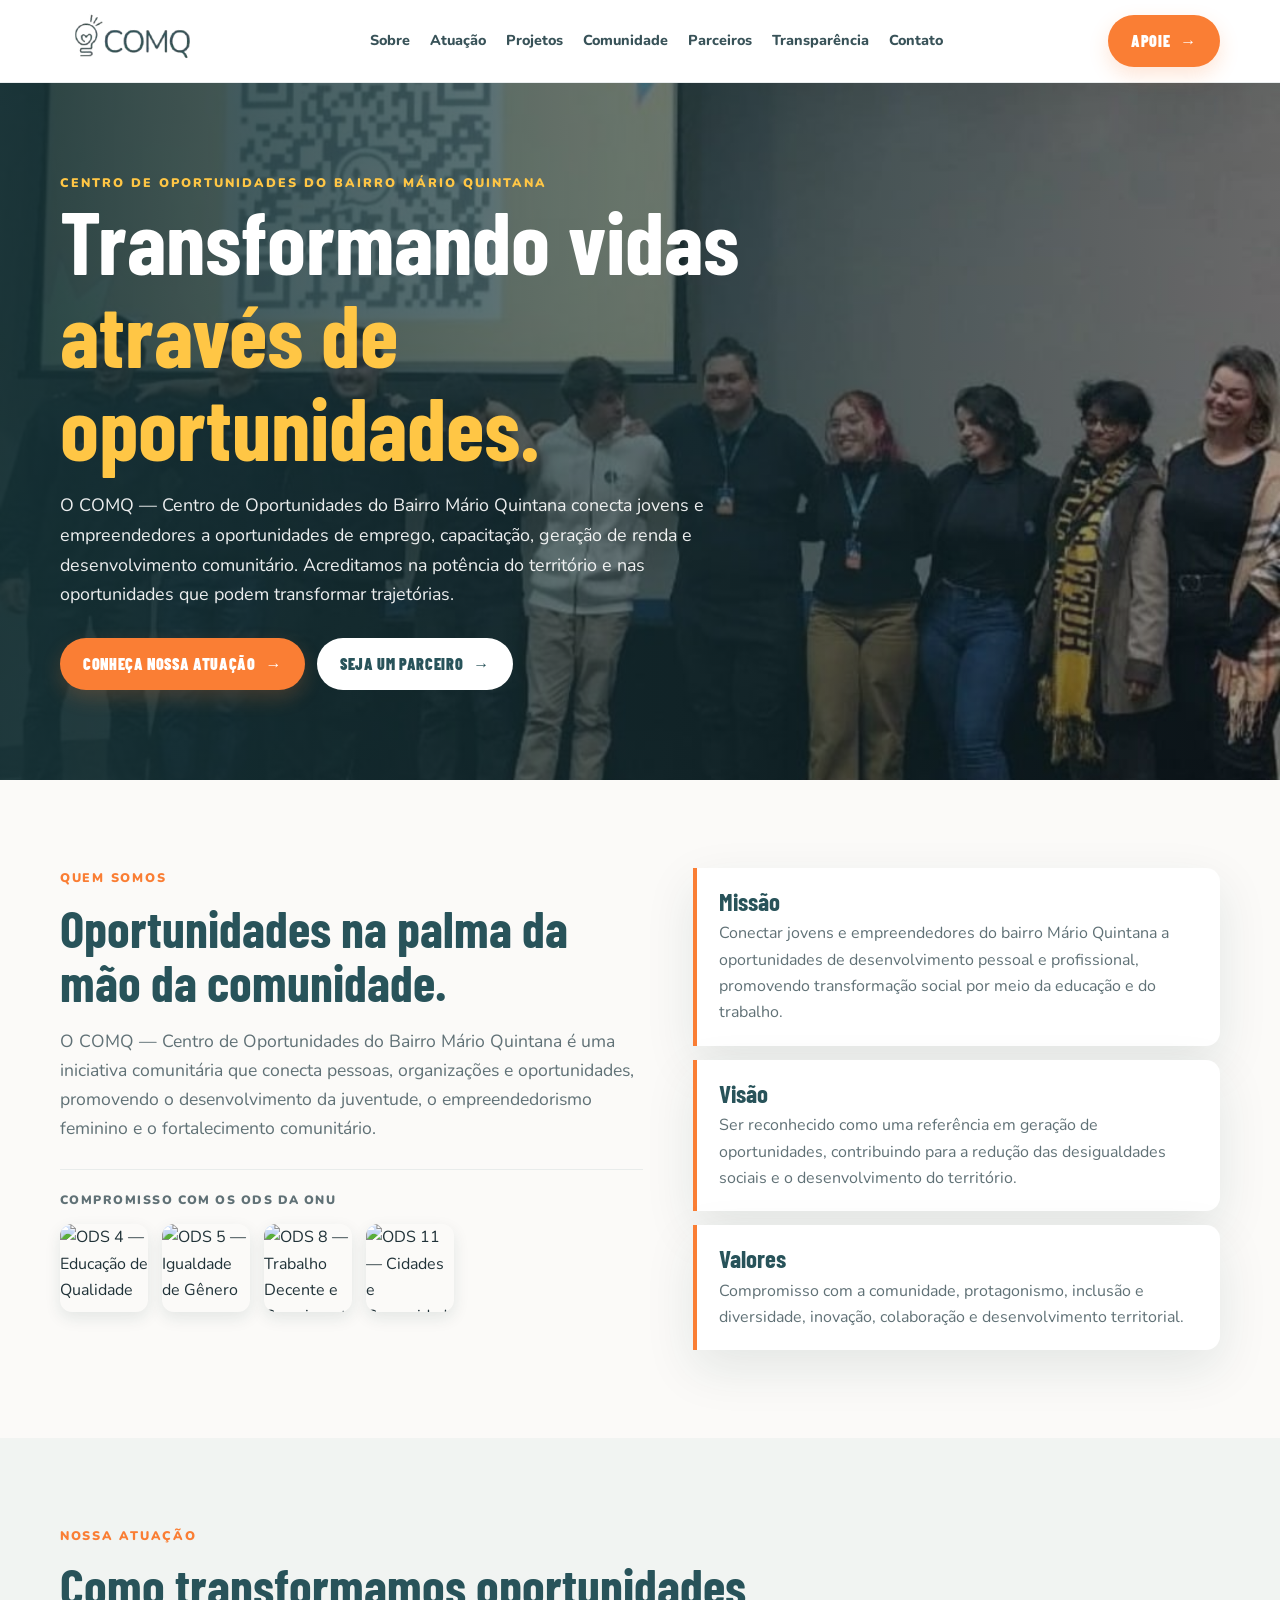
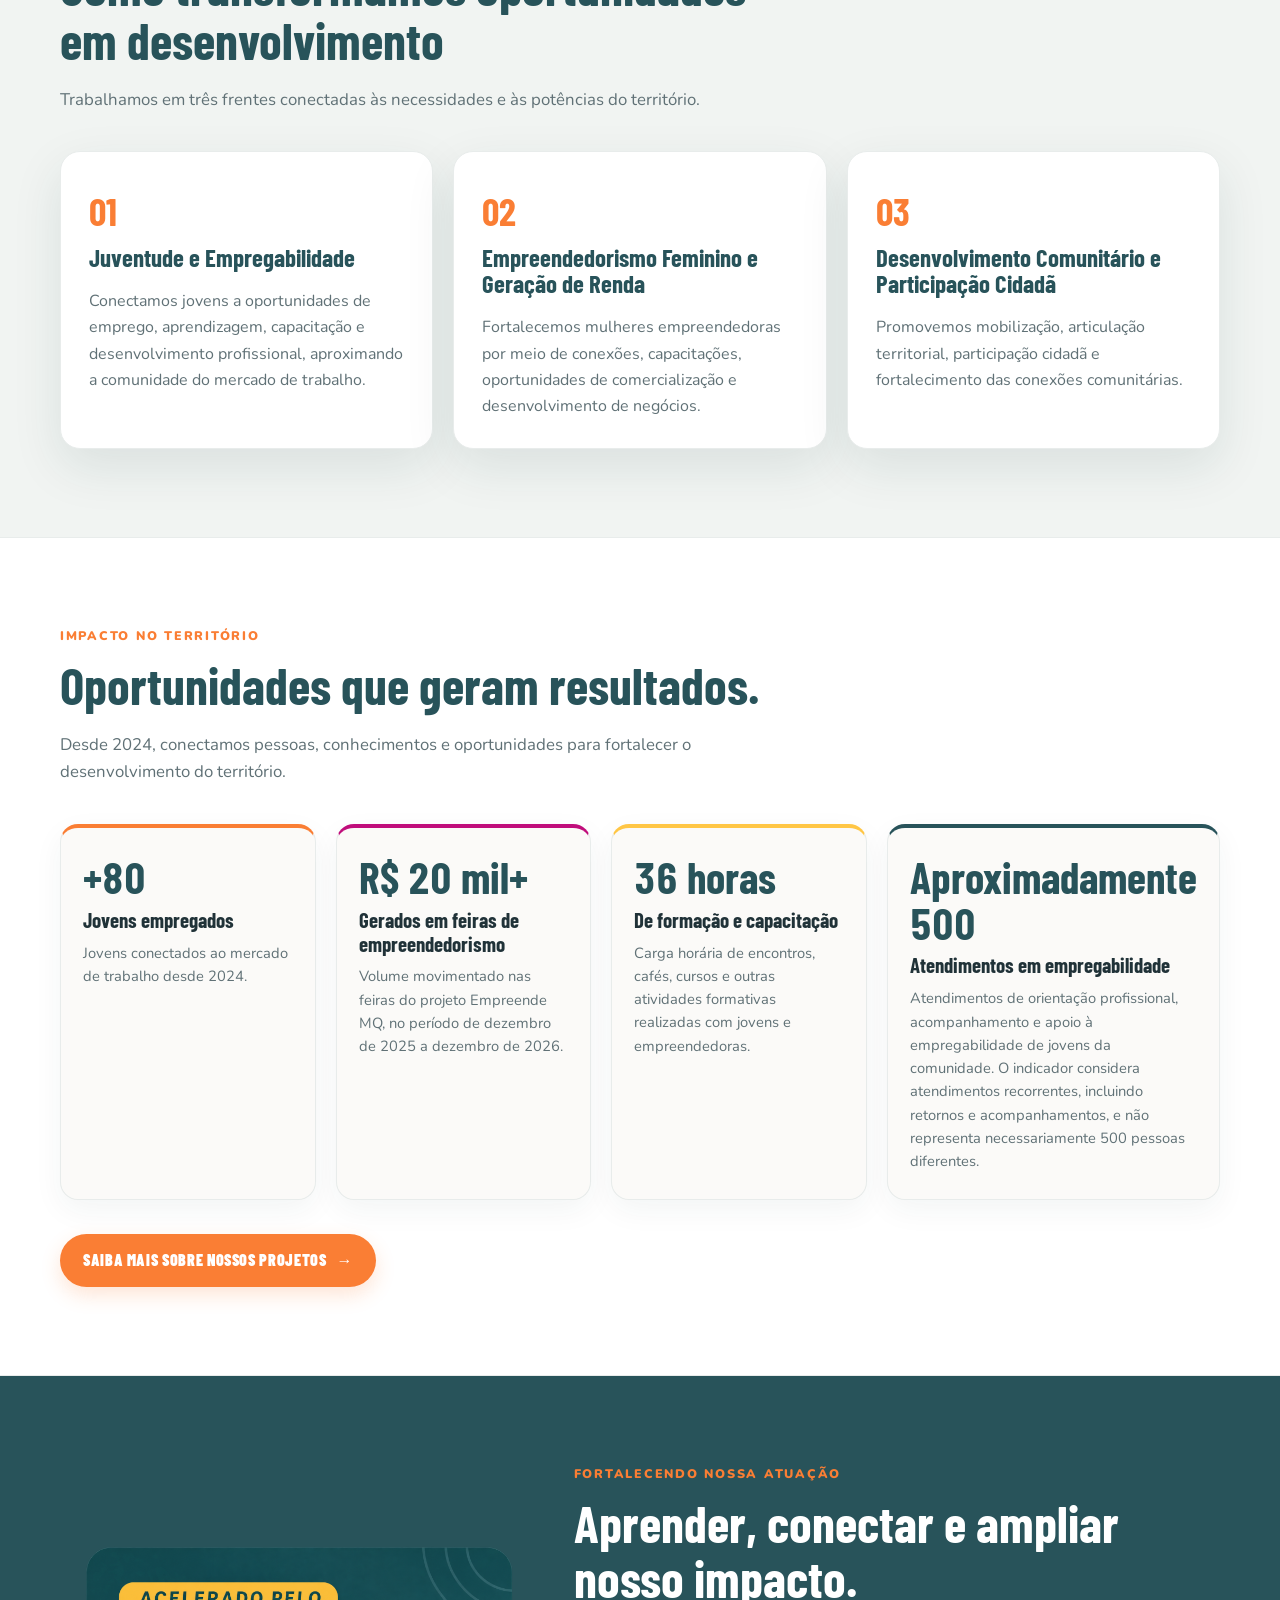
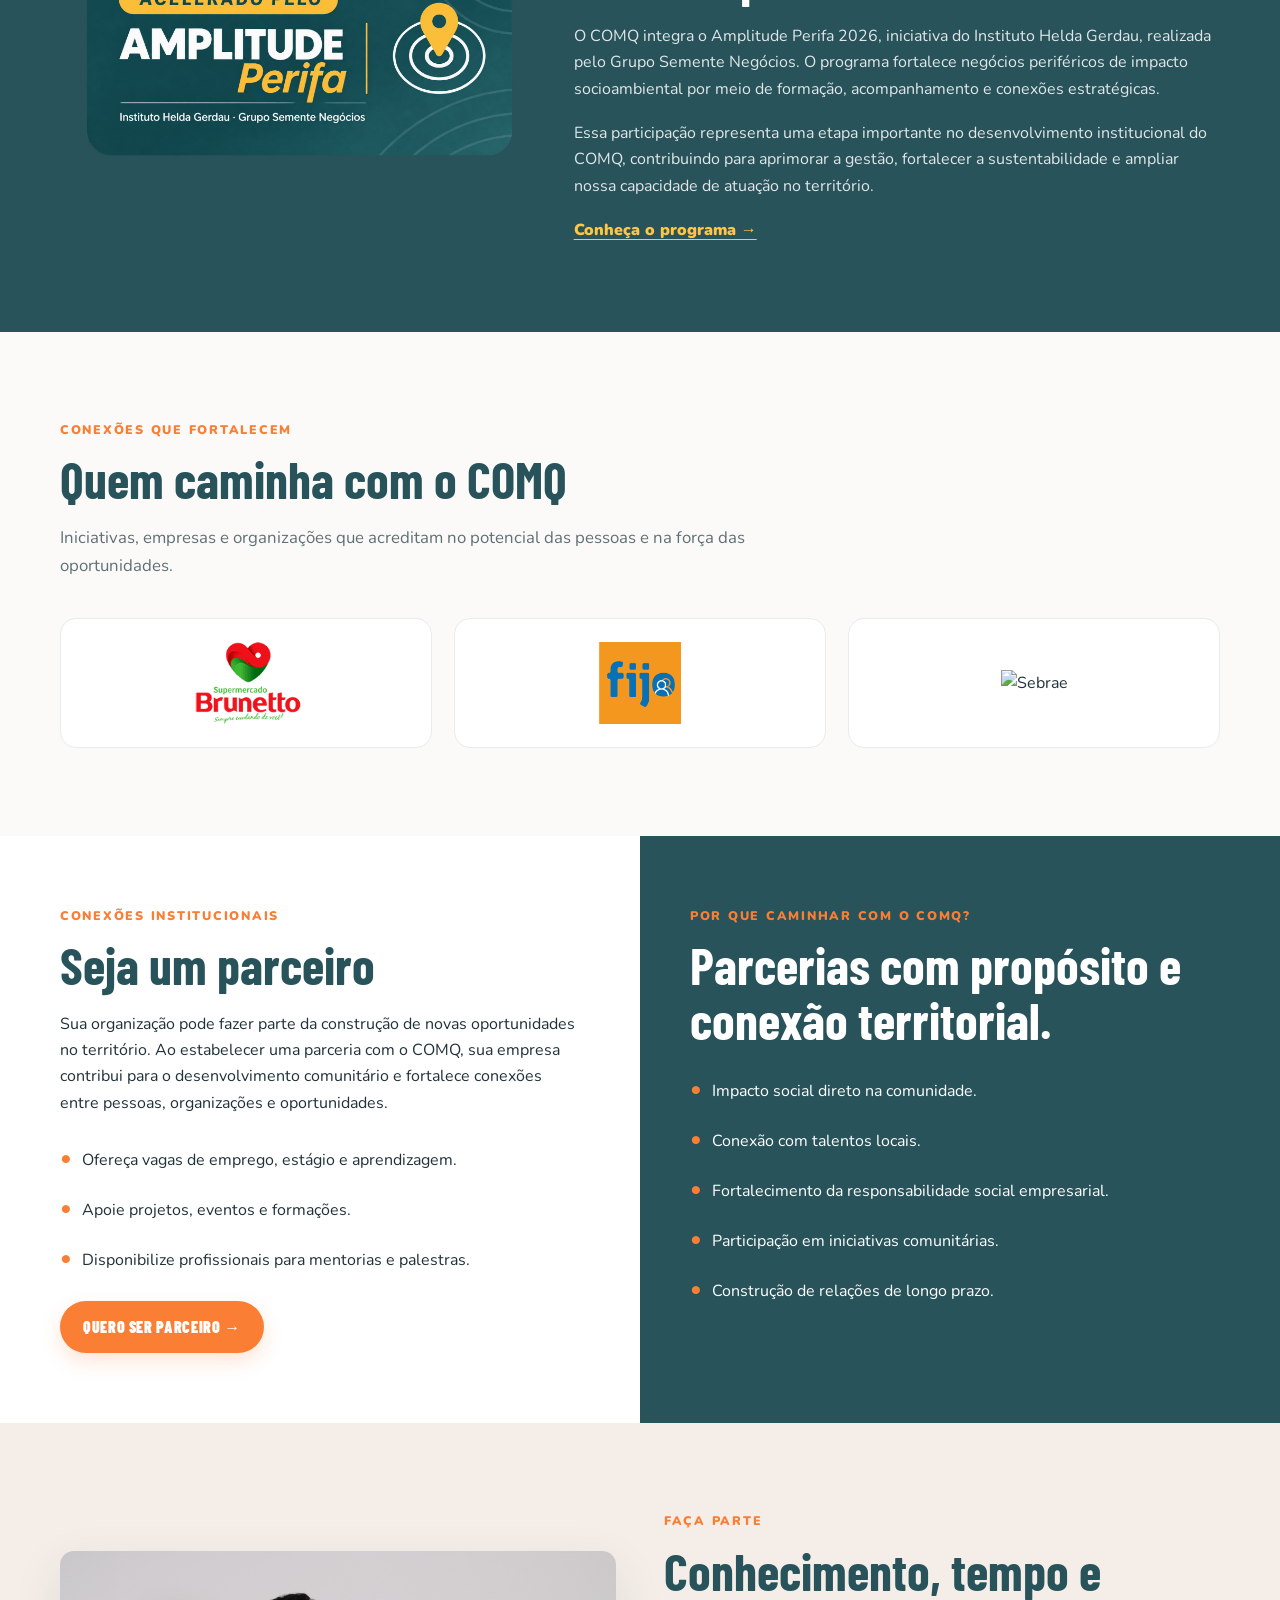
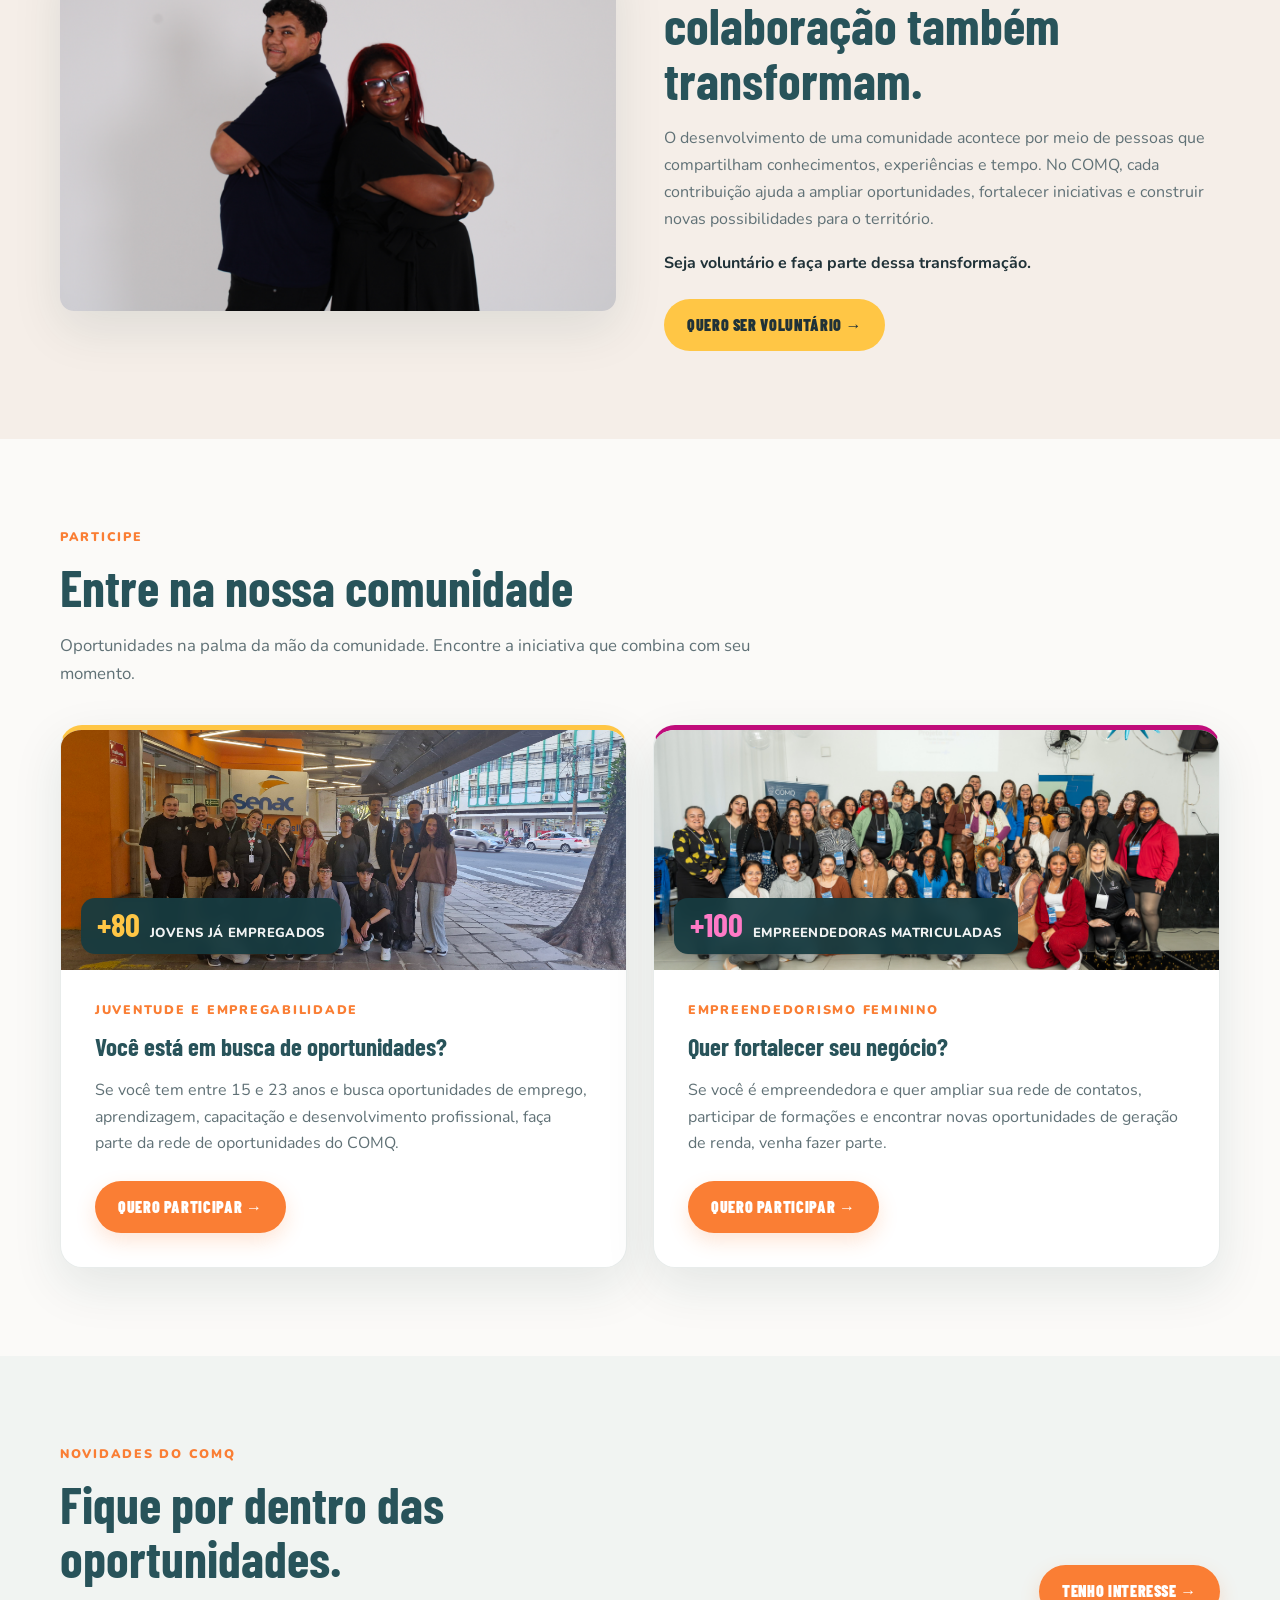
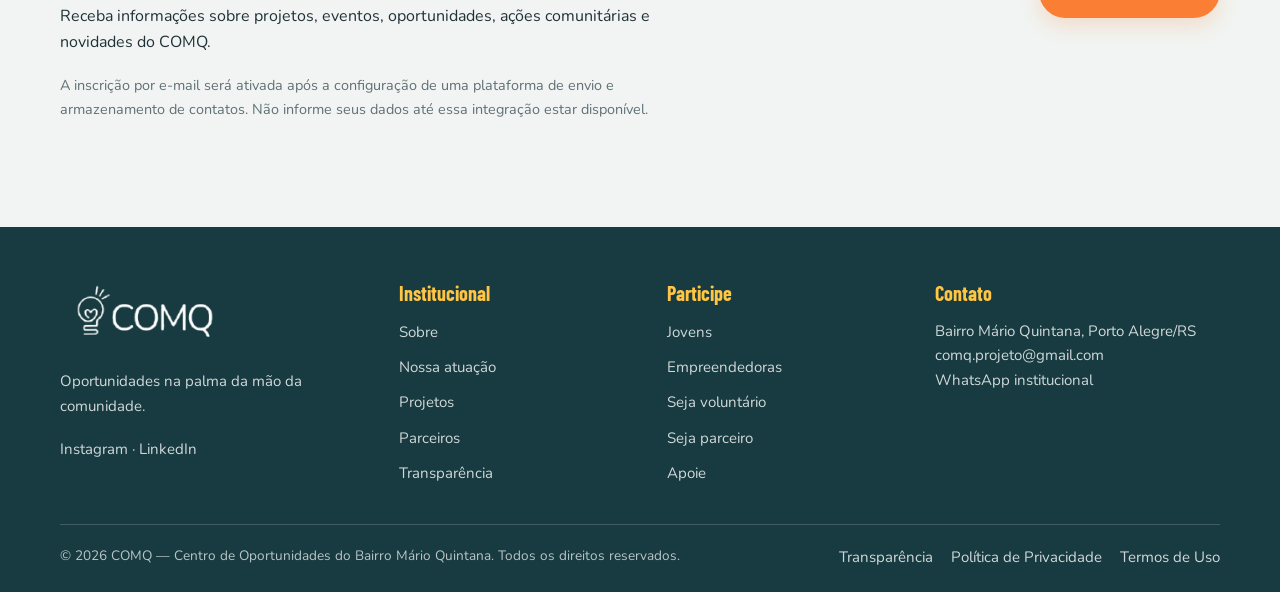
==== index.html @ 08cfe1da "Update index.html" ====
<!doctype html>
<html lang="pt-BR">
<head>
<meta charset="utf-8">
<meta name="viewport" content="width=device-width, initial-scale=1">
<title>COMQ — Centro de Oportunidades do Bairro Mário Quintana</title>
<meta name="description" content="O COMQ conecta jovens e empreendedores do bairro Mário Quintana a oportunidades de emprego, capacitação, geração de renda e desenvolvimento comunitário.">
<meta name="theme-color" content="#28535A">
<link rel="preconnect" href="https://fonts.googleapis.com">
<link rel="preconnect" href="https://fonts.gstatic.com" crossorigin>
<link href="https://fonts.googleapis.com/css2?family=Barlow+Condensed:wght@500;600;700&family=Nunito:wght@400;600;700;800;900&display=swap" rel="stylesheet">
<style>
:root{--petrol:#28535A;--pink:#C00D7B;--orange:#FA7E34;--yellow:#FFC645;--ink:#203238;--muted:#607176;--paper:#fbfaf8;--white:#fff;--line:#e8eceb;--shadow:0 18px 50px rgba(24,54,59,.10)}
*{box-sizing:border-box}html{scroll-behavior:smooth;scroll-padding-top:90px}body{margin:0;font-family:'Nunito',sans-serif;color:var(--ink);background:var(--paper);line-height:1.65}img{max-width:100%;display:block}a{color:inherit}button,a{-webkit-tap-highlight-color:transparent}a:focus-visible,button:focus-visible,input:focus-visible{outline:3px solid var(--orange);outline-offset:3px}.skip-link{position:absolute;left:-9999px;top:8px;background:#fff;padding:12px;z-index:999}.skip-link:focus{left:8px}.container{width:min(1160px,calc(100% - 40px));margin:auto}.header{position:sticky;top:0;z-index:100;background:rgba(255,255,255,.96);backdrop-filter:blur(12px);border-bottom:1px solid rgba(40,83,90,.10)}.header-inner{height:82px;display:flex;align-items:center;justify-content:space-between;gap:20px}.logo{width:145px;height:auto;max-height:60px;object-fit:contain;flex-shrink:0}.nav{display:flex;align-items:center;gap:20px;flex-wrap:wrap}.nav a{text-decoration:none;font-size:.9rem;font-weight:800;color:#385258;white-space:nowrap}.nav a:hover{color:var(--orange)}.btn{display:inline-flex;align-items:center;justify-content:center;gap:10px;padding:13px 23px;border-radius:999px;text-decoration:none;font-weight:900;font-family:'Barlow Condensed',sans-serif;letter-spacing:.04em;text-transform:uppercase;transition:.2s;border:0;cursor:pointer}.btn:hover{transform:translateY(-2px)}.btn-primary{background:var(--orange);color:#fff;box-shadow:0 8px 20px rgba(250,126,52,.20)}.btn-light{background:#fff;color:var(--petrol)}.btn-yellow{background:var(--yellow);color:var(--ink)}.menu-toggle{display:none;background:none;border:0;color:var(--petrol);font-size:1.7rem}.hero{min-height:590px;display:flex;align-items:center;position:relative;isolation:isolate;color:#fff;background:var(--petrol);overflow:hidden}.hero:before{content:"";position:absolute;inset:0;background:linear-gradient(90deg,rgba(20,49,53,.90),rgba(20,49,53,.58) 58%,rgba(20,49,53,.25));z-index:-1}.hero-bg{position:absolute;inset:0;width:100%;height:100%;object-fit:cover;z-index:-2}.hero-content{max-width:720px;padding:90px 0}.eyebrow{font-size:.78rem;text-transform:uppercase;letter-spacing:.16em;font-weight:900;color:var(--yellow)}h1,h2,h3,.display{font-family:'Barlow Condensed',sans-serif;line-height:1.06;margin:0 0 18px}h1{font-size:clamp(3rem,7vw,5.5rem);max-width:750px}h1 span,.accent{color:var(--yellow)}h2{font-size:clamp(2.2rem,4vw,3.2rem);color:var(--petrol)}h3{font-size:1.55rem;color:var(--petrol)}p{margin:0 0 18px}.hero p{font-size:1.12rem;max-width:650px;color:rgba(255,255,255,.92)}.actions{display:flex;gap:12px;flex-wrap:wrap;margin-top:28px}.section{padding:88px 0}.section-intro{max-width:720px;margin-bottom:38px}.section-intro p{color:var(--muted);font-size:1.05rem}.kicker{color:var(--orange);font-size:.78rem;font-weight:900;text-transform:uppercase;letter-spacing:.14em;margin-bottom:12px}.grid-3{display:grid;grid-template-columns:repeat(3,1fr);gap:20px}.card{background:#fff;border:1px solid var(--line);border-radius:20px;padding:28px;box-shadow:var(--shadow)}.card p{color:var(--muted);margin-bottom:0}.card-number{font-family:'Barlow Condensed',sans-serif;color:var(--orange);font-size:2.4rem;font-weight:700}.about-grid{display:grid;grid-template-columns:1.05fr .95fr;gap:50px;align-items:start}.about-copy{font-size:1.1rem;color:var(--muted)}

/* ODS na seção Quem Somos */
.ods-block{margin-top:26px;padding-top:20px;border-top:1px solid var(--line)}
.ods-label{font-size:.76rem;font-weight:900;text-transform:uppercase;letter-spacing:.12em;color:var(--muted);margin-bottom:14px}
.ods-list{display:flex;flex-wrap:wrap;gap:14px}
.ods-list img{width:88px;height:88px;border-radius:12px;object-fit:cover;box-shadow:0 6px 16px rgba(24,54,59,.10);transition:transform .2s ease}
.ods-list img:hover{transform:translateY(-3px)}

.pillars{display:grid;gap:14px}.pillar{padding:20px 22px;background:#fff;border-left:4px solid var(--orange);border-radius:0 14px 14px 0;box-shadow:var(--shadow)}.pillar h3{margin-bottom:6px}.pillar p{margin:0;color:var(--muted)}.dark-section{background:var(--petrol);color:#fff}.dark-section h2,.dark-section h3{color:#fff}.dark-section .section-intro p{color:rgba(255,255,255,.78)}.accel{display:grid;grid-template-columns:.85fr 1.15fr;gap:36px;align-items:center}.accel-mark{padding:18px;background:transparent;border:0;text-align:center}.accel-mark strong{display:block;font-family:'Barlow Condensed',sans-serif;font-size:clamp(2.4rem,5vw,4rem);line-height:1;color:var(--yellow)}.accel-mark span{display:block;margin-top:12px;font-size:.9rem;color:rgba(255,255,255,.8)}.accel-badge{display:block;width:100%;max-width:620px;height:auto;margin:0 auto;border-radius:18px}.accel-copy p{color:rgba(255,255,255,.86)}.text-link{color:var(--yellow);font-weight:900;text-underline-offset:4px}.logos{display:grid;grid-template-columns:repeat(3,1fr);gap:22px;align-items:center}.logo-tile{height:130px;display:flex;align-items:center;justify-content:center;padding:20px;background:#fff;border:1px solid var(--line);border-radius:16px;overflow:hidden}.logo-tile img{max-height:82px;max-width:100%;object-fit:contain;filter:none;transition:transform .25s ease}.logo-tile:hover img,.logo-tile:focus-within img{transform:scale(1.05)}.split{display:grid;grid-template-columns:1fr 1fr;min-height:390px}.split-panel{padding:70px max(40px,calc((100vw - 1160px)/2));background:#fff}.split-panel.dark{background:var(--petrol);color:#fff;padding-left:50px;padding-right:max(40px,calc((100vw - 1160px)/2))}.split-panel.dark h2{color:#fff}.split-panel.dark p{color:rgba(255,255,255,.82)}.benefits{padding:0;list-style:none;display:grid;gap:13px;margin:24px 0}.benefits li:before{content:"•";color:var(--orange);font-size:1.4rem;font-weight:900;margin-right:10px}

/* Seção Resultados */
.results-band{background:#fff;border-top:1px solid var(--line);border-bottom:1px solid var(--line)}
.results-grid{display:grid;grid-template-columns:repeat(4,1fr);gap:20px;align-items:stretch}
.result-card{background:var(--paper);border:1px solid var(--line);border-top:4px solid var(--orange);border-radius:18px;padding:26px 22px;display:flex;flex-direction:column;box-shadow:0 10px 30px rgba(24,54,59,.05)}
.result-card:nth-child(2){border-top-color:var(--pink)}
.result-card:nth-child(3){border-top-color:var(--yellow)}
.result-card:nth-child(4){border-top-color:var(--petrol)}
.result-value{font-family:'Barlow Condensed',sans-serif;font-size:clamp(2.2rem,3.4vw,2.9rem);line-height:1.05;font-weight:700;color:var(--petrol);margin-bottom:8px;font-variant-numeric:tabular-nums}
.result-label{font-family:'Barlow Condensed',sans-serif;font-size:1.3rem;line-height:1.15;font-weight:700;color:var(--ink);margin-bottom:10px}
.result-desc{color:var(--muted);font-size:.92rem;line-height:1.58;margin:0}
.results-cta{margin-top:34px;display:flex;justify-content:flex-start}

/* Seção Voluntariado */
.volunteer-band{background:#f5eee8}
.volunteer-inner{display:grid;grid-template-columns:1fr 1fr;align-items:center;gap:48px}
.volunteer-image{width:100%;overflow:hidden;border-radius:14px;box-shadow:var(--shadow)}
.volunteer-image img{display:block;width:100%;height:360px;object-fit:cover;object-position:center}
.volunteer-content{max-width:560px}
.volunteer-content h2{margin-bottom:18px}
.volunteer-content p{line-height:1.7;margin-bottom:16px;color:var(--muted)}
.volunteer-content p:last-of-type{margin-bottom:0;color:var(--ink);font-weight:700}
.volunteer-content .btn{display:inline-flex;align-items:center;justify-content:center;margin-top:22px}

/* Seção Comunidade com Imagem + Impacto */
.community-grid{display:grid;grid-template-columns:1fr 1fr;gap:26px;align-items:stretch}
.community-card{border-radius:22px;background:#fff;border:1px solid var(--line);box-shadow:var(--shadow);overflow:hidden;display:flex;flex-direction:column}
.community-card:nth-child(1){border-top:5px solid var(--yellow)}
.community-card:nth-child(2){border-top:5px solid var(--pink)}
.community-media{position:relative;height:240px;overflow:hidden;background:#e8eceb}
.community-media img{width:100%;height:100%;object-fit:cover;object-position:center;transition:transform .35s ease}
.community-card:hover .community-media img{transform:scale(1.03)}
.community-stat{position:absolute;left:20px;bottom:16px;display:inline-flex;align-items:baseline;gap:10px;padding:10px 16px;border-radius:14px;background:rgba(23,59,64,.94);color:#fff;backdrop-filter:blur(6px);box-shadow:0 8px 24px rgba(0,0,0,.22)}
.community-stat strong{font-family:'Barlow Condensed',sans-serif;font-size:2.05rem;line-height:1;font-weight:700;color:var(--yellow)}
.community-card:nth-child(2) .community-stat strong{color:#ff7ac6}
.community-stat span{font-size:.82rem;font-weight:800;letter-spacing:.03em;text-transform:uppercase;color:rgba(255,255,255,.94)}
.community-body{padding:30px 34px 34px;display:flex;flex-direction:column;flex:1}
.community-body p{color:var(--muted);margin-bottom:24px}
.community-body .btn{margin-top:auto;align-self:flex-start}

.newsletter{background:#f1f4f2}.newsletter-inner{display:flex;justify-content:space-between;align-items:center;gap:30px}.newsletter-inner>div{max-width:620px}.newsletter-note{font-size:.9rem;color:var(--muted)}.footer{background:#173b40;color:#fff;padding:56px 0 22px}.footer-grid{display:grid;grid-template-columns:1.3fr 1fr 1fr 1.2fr;gap:30px}.footer-logo{width:170px;max-height:75px;object-fit:contain;object-position:left;margin-bottom:18px;filter:brightness(0) invert(1)}.footer h3{font-size:1.25rem;color:var(--yellow);margin-bottom:14px}.footer p,.footer a,.footer address{color:rgba(255,255,255,.8);font-style:normal;font-size:.94rem}.footer ul{list-style:none;padding:0;margin:0;display:grid;gap:9px}.footer a{text-decoration:none}.footer a:hover{text-decoration:underline;color:#fff}.footer-bottom{display:flex;justify-content:space-between;gap:20px;border-top:1px solid rgba(255,255,255,.18);margin-top:38px;padding-top:20px;font-size:.85rem;color:rgba(255,255,255,.7)}.footer-bottom-links{display:flex;gap:18px;flex-wrap:wrap}.page-hero{background:var(--petrol);color:#fff;padding:85px 0}.page-hero h1{font-size:clamp(2.8rem,6vw,4.5rem)}.page-hero p{max-width:700px;color:rgba(255,255,255,.85);font-size:1.08rem}.document-list{display:grid;gap:16px;max-width:850px}.document-item{display:flex;align-items:center;justify-content:space-between;gap:20px;padding:24px;background:#fff;border:1px solid var(--line);border-radius:16px}.document-item h3{font-size:1.35rem;margin:0}.status{white-space:nowrap;background:#fff4dc;color:#765400;padding:6px 12px;border-radius:999px;font-size:.75rem;font-weight:900;text-transform:uppercase;letter-spacing:.06em}.construction{padding:30px;background:#fff7ed;border:1px solid #f6d6bd;border-radius:18px;max-width:700px;color:#65452f}.construction strong{display:block;font-family:'Barlow Condensed',sans-serif;font-size:1.5rem;margin-bottom:6px}.mobile-menu{display:none}
@media(max-width:1020px){.nav{gap:14px}.nav a{font-size:.85rem}.results-grid{grid-template-columns:repeat(2,1fr)}}
@media(max-width:900px){.nav{gap:12px}.footer-grid{grid-template-columns:1fr 1fr}.about-grid,.accel,.volunteer-inner{grid-template-columns:1fr}.volunteer-content{max-width:100%}.split-panel,.split-panel.dark{padding:55px 30px}}
@media(max-width:780px){.container{width:min(100% - 32px,1160px)}.header-inner{height:72px}.logo{width:125px}.menu-toggle{display:block}.nav{display:none;position:absolute;top:72px;left:0;right:0;background:#fff;padding:18px 24px 24px;box-shadow:var(--shadow);flex-direction:column;align-items:stretch;gap:6px}.nav.open{display:flex}.nav a{padding:8px 0;font-size:1rem}.header .btn{padding:10px 14px;font-size:.85rem}.hero{min-height:590px}.hero-content{padding:75px 0}.section{padding:65px 0}.ods-list{gap:10px}.ods-list img{width:72px;height:72px}.grid-3,.community-grid,.logos{grid-template-columns:1fr}.results-grid{grid-template-columns:repeat(2,1fr);gap:14px}.result-card{padding:20px 18px}.split{grid-template-columns:1fr}.split-panel,.split-panel.dark{padding:48px 24px}.volunteer-inner{gap:24px}.volunteer-image img{height:250px}.community-media{height:210px}.community-body{padding:24px}.community-body .btn{width:100%}.newsletter-inner{align-items:flex-start;flex-direction:column}.footer-grid{grid-template-columns:1fr}.footer-bottom{flex-direction:column}.document-item{align-items:flex-start;flex-direction:column}.actions .btn,.volunteer-content .btn,.results-cta .btn{width:100%}}
@media(max-width:420px){.results-grid{grid-template-columns:1fr}}
@media(prefers-reduced-motion:reduce){html{scroll-behavior:auto}*,*:before,*:after{transition:none!important;animation:none!important}}
</style>
</head>
<body><a class="skip-link" href="#conteudo">Pular para o conteúdo</a>
<header class="header"><div class="container header-inner">
<a href="index.html" aria-label="Página inicial do COMQ"><img class="logo" src="./images/logo-comq.png" alt="COMQ — Centro de Oportunidades do Bairro Mário Quintana"></a>
<button class="menu-toggle" aria-label="Abrir menu" aria-expanded="false" aria-controls="site-nav">☰</button>
<nav class="nav" id="site-nav" aria-label="Navegação principal">
<a href="index.html#sobre">Sobre</a>
<a href="index.html#atuacao">Atuação</a>
<a href="projetos.html">Projetos</a>
<a href="index.html#comunidade">Comunidade</a>
<a href="index.html#parceiros">Parceiros</a>
<a href="transparencia.html">Transparência</a>
<a href="index.html#contato">Contato</a>
</nav><a class="btn btn-primary" href="apoie.html">Apoie <span aria-hidden="true">→</span></a>
</div></header><main id="conteudo">
<section class="hero">
<img class="hero-bg" src="./images/Capa_alternativa_1%20(1).jpeg" alt="" aria-hidden="true">
<div class="container"><div class="hero-content"><div class="eyebrow">Centro de Oportunidades do Bairro Mário Quintana</div>
<h1>Transformando vidas <span>através de oportunidades.</span></h1>
<p>O COMQ — Centro de Oportunidades do Bairro Mário Quintana conecta jovens e empreendedores a oportunidades de emprego, capacitação, geração de renda e desenvolvimento comunitário. Acreditamos na potência do território e nas oportunidades que podem transformar trajetórias.</p>
<div class="actions"><a class="btn btn-primary" href="#atuacao">Conheça nossa atuação <span aria-hidden="true">→</span></a><a class="btn btn-light" href="#parceria">Seja um parceiro <span aria-hidden="true">→</span></a></div></div></div>
</section>

<section class="section" id="sobre">
  <div class="container about-grid">
    <div>
      <div class="kicker">Quem somos</div>
      <h2>Oportunidades na palma da mão da comunidade.</h2>
      <p class="about-copy">O COMQ — Centro de Oportunidades do Bairro Mário Quintana é uma iniciativa comunitária que conecta pessoas, organizações e oportunidades, promovendo o desenvolvimento da juventude, o empreendedorismo feminino e o fortalecimento comunitário.</p>
      <div class="ods-block">
        <div class="ods-label">Compromisso com os ODS da ONU</div>
        <div class="ods-list">
          <img src="https://www.un.org/sites/un2.un.org/files/sdg-icon-pt-04-2-01.png" alt="ODS 4 — Educação de Qualidade" title="ODS 4 — Educação de Qualidade" loading="lazy">
          <img src="https://www.atlasodsamazonas.ufam.edu.br/images/SDG-icon-PT-05.jpg" alt="ODS 5 — Igualdade de Gênero" title="ODS 5 — Igualdade de Gênero" loading="lazy">
          <img src="https://cbae.ufrj.br/wp-content/uploads/2025/02/SDG-8-e1740418351744.jpg" alt="ODS 8 — Trabalho Decente e Crescimento Econômico" title="ODS 8 — Trabalho Decente e Crescimento Econômico" loading="lazy">
          <img src="https://encrypted-tbn0.gstatic.com/images?q=tbn:ANd9GcRK-_YLMc9kQvUCHC38yHEwBAt3cOos_kxHoShfwtVSvcGz8hfpQiwtli6a&s=10" alt="ODS 11 — Cidades e Comunidades Sustentáveis" title="ODS 11 — Cidades e Comunidades Sustentáveis" loading="lazy">
        </div>
      </div>
    </div>
    <div class="pillars">
      <article class="pillar"><h3>Missão</h3><p>Conectar jovens e empreendedores do bairro Mário Quintana a oportunidades de desenvolvimento pessoal e profissional, promovendo transformação social por meio da educação e do trabalho.</p></article>
      <article class="pillar"><h3>Visão</h3><p>Ser reconhecido como uma referência em geração de oportunidades, contribuindo para a redução das desigualdades sociais e o desenvolvimento do território.</p></article>
      <article class="pillar"><h3>Valores</h3><p>Compromisso com a comunidade, protagonismo, inclusão e diversidade, inovação, colaboração e desenvolvimento territorial.</p></article>
    </div>
  </div>
</section>

<section class="section" id="atuacao" style="background:#f1f4f2"><div class="container"><div class="section-intro"><div class="kicker">Nossa atuação</div><h2>Como transformamos oportunidades em desenvolvimento</h2><p>Trabalhamos em três frentes conectadas às necessidades e às potências do território.</p></div>
<div class="grid-3"><article class="card"><div class="card-number">01</div><h3>Juventude e Empregabilidade</h3><p>Conectamos jovens a oportunidades de emprego, aprendizagem, capacitação e desenvolvimento profissional, aproximando a comunidade do mercado de trabalho.</p></article><article class="card"><div class="card-number">02</div><h3>Empreendedorismo Feminino e Geração de Renda</h3><p>Fortalecemos mulheres empreendedoras por meio de conexões, capacitações, oportunidades de comercialização e desenvolvimento de negócios.</p></article><article class="card"><div class="card-number">03</div><h3>Desenvolvimento Comunitário e Participação Cidadã</h3><p>Promovemos mobilização, articulação territorial, participação cidadã e fortalecimento das conexões comunitárias.</p></article></div></div></section>

<section class="section results-band" id="resultados" aria-labelledby="resultados-titulo">
  <div class="container">
    <div class="section-intro">
      <div class="kicker">Impacto no território</div>
      <h2 id="resultados-titulo">Oportunidades que geram resultados.</h2>
      <p>Desde 2024, conectamos pessoas, conhecimentos e oportunidades para fortalecer o desenvolvimento do território.</p>
    </div>

    <div class="results-grid">
      <article class="result-card">
        <div class="result-value" data-target="80" data-prefix="+" data-suffix="">+80</div>
        <h3 class="result-label">Jovens empregados</h3>
        <p class="result-desc">Jovens conectados ao mercado de trabalho desde 2024.</p>
      </article>

      <article class="result-card">
        <div class="result-value" data-target="20" data-prefix="R$ " data-suffix=" mil+">R$ 20 mil+</div>
        <h3 class="result-label">Gerados em feiras de empreendedorismo</h3>
        <p class="result-desc">Volume movimentado nas feiras do projeto Empreende MQ, no período de dezembro de 2025 a dezembro de 2026.</p>
      </article>

      <article class="result-card">
        <div class="result-value" data-target="36" data-prefix="" data-suffix=" horas">36 horas</div>
        <h3 class="result-label">De formação e capacitação</h3>
        <p class="result-desc">Carga horária de encontros, cafés, cursos e outras atividades formativas realizadas com jovens e empreendedoras.</p>
      </article>

      <article class="result-card">
        <div class="result-value" data-target="500" data-prefix="Aproximadamente " data-suffix="">Aproximadamente 500</div>
        <h3 class="result-label">Atendimentos em empregabilidade</h3>
        <p class="result-desc">Atendimentos de orientação profissional, acompanhamento e apoio à empregabilidade de jovens da comunidade. O indicador considera atendimentos recorrentes, incluindo retornos e acompanhamentos, e não representa necessariamente 500 pessoas diferentes.</p>
      </article>
    </div>

    <div class="results-cta">
      <a class="btn btn-primary" href="projetos.html">Saiba mais sobre nossos projetos <span aria-hidden="true">→</span></a>
    </div>
  </div>
</section>

<section class="section dark-section"><div class="container accel"><div class="accel-mark"><img class="accel-badge" src="./images/amplitudeperifa.png" alt="COMQ acelerado pelo Amplitude Perifa 2026, Instituto Helda Gerdau e Grupo Semente Negócios" loading="lazy"></div><div class="accel-copy"><div class="kicker">Fortalecendo nossa atuação</div><h2>Aprender, conectar e ampliar nosso impacto.</h2><p>O COMQ integra o Amplitude Perifa 2026, iniciativa do Instituto Helda Gerdau, realizada pelo Grupo Semente Negócios. O programa fortalece negócios periféricos de impacto socioambiental por meio de formação, acompanhamento e conexões estratégicas.</p><p>Essa participação representa uma etapa importante no desenvolvimento institucional do COMQ, contribuindo para aprimorar a gestão, fortalecer a sustentabilidade e ampliar nossa capacidade de atuação no território.</p><a class="text-link" href="https://sementenegocios.com.br/amplitude-perifa/" target="_blank" rel="noopener">Conheça o programa →</a></div></div></section>
<section class="section" id="parceiros"><div class="container"><div class="section-intro"><div class="kicker">Conexões que fortalecem</div><h2>Quem caminha com o COMQ</h2><p>Iniciativas, empresas e organizações que acreditam no potencial das pessoas e na força das oportunidades.</p></div>
<div class="logos"><div class="logo-tile"><img src="./images/brunetto.png" alt="Brunetto" loading="lazy"></div><div class="logo-tile"><img src="./images/fijo.png" alt="Fundação Fijo" loading="lazy"></div><div class="logo-tile"><img src="https://thumb.wikimedia.org/wikipedia/commons/thumb/d/d9/Sebrae.svg/3840px-Sebrae.svg.png?utm_source=pt.wikipedia.org&utm_campaign=index&utm_content=thumbnail" alt="Sebrae" loading="lazy"></div></div></div></section>
<section class="split" id="parceria"><div class="split-panel"><div class="kicker">Conexões institucionais</div><h2>Seja um parceiro</h2><p>Sua organização pode fazer parte da construção de novas oportunidades no território. Ao estabelecer uma parceria com o COMQ, sua empresa contribui para o desenvolvimento comunitário e fortalece conexões entre pessoas, organizações e oportunidades.</p><ul class="benefits"><li>Ofereça vagas de emprego, estágio e aprendizagem.</li><li>Apoie projetos, eventos e formações.</li><li>Disponibilize profissionais para mentorias e palestras.</li></ul><a class="btn btn-primary" href="https://wa.me/5551984386201?text=Ol%C3%A1%2C%20quero%20conversar%20sobre%20uma%20parceria%20com%20o%20COMQ." target="_blank" rel="noopener">Quero ser parceiro →</a></div><div class="split-panel dark"><div class="kicker">Por que caminhar com o COMQ?</div><h2>Parcerias com propósito e conexão territorial.</h2><ul class="benefits"><li>Impacto social direto na comunidade.</li><li>Conexão com talentos locais.</li><li>Fortalecimento da responsabilidade social empresarial.</li><li>Participação em iniciativas comunitárias.</li><li>Construção de relações de longo prazo.</li></ul></div></section>

<section class="section volunteer-band" id="voluntario">
  <div class="container volunteer-inner">

    <div class="volunteer-image">
      <img
        src="./images/Copy%20of%20IMG_0369.JPG"
        alt="Pessoa voluntária contribuindo com as iniciativas do COMQ"
        loading="lazy"
      >
    </div>

    <div class="volunteer-content">
      <div class="kicker">Faça parte</div>

      <h2>Conhecimento, tempo e colaboração também transformam.</h2>

      <p>
        O desenvolvimento de uma comunidade acontece por meio de pessoas
        que compartilham conhecimentos, experiências e tempo.
        No COMQ, cada contribuição ajuda a ampliar oportunidades,
        fortalecer iniciativas e construir novas possibilidades
        para o território.
      </p>

      <p>
        Seja voluntário e faça parte dessa transformação.
      </p>

      <a
        class="btn btn-yellow"
        href="https://forms.gle/sgCAbVU9Biwkn1iL6"
        target="_blank"
        rel="noopener noreferrer"
      >
        Quero ser voluntário →
      </a>
    </div>

  </div>
</section>

<section class="section" id="comunidade"><div class="container"><div class="section-intro"><div class="kicker">Participe</div><h2>Entre na nossa comunidade</h2><p>Oportunidades na palma da mão da comunidade. Encontre a iniciativa que combina com seu momento.</p></div>
<div class="community-grid">
  <article class="community-card" id="jovens">
    <div class="community-media">
      <img src="./images/jovem.jpg" alt="Jovens participantes das iniciativas de empregabilidade do COMQ" loading="lazy">
      <div class="community-stat"><strong>+80</strong><span>jovens já empregados</span></div>
    </div>
    <div class="community-body">
      <div class="kicker">Juventude e empregabilidade</div>
      <h3>Você está em busca de oportunidades?</h3>
      <p>Se você tem entre 15 e 23 anos e busca oportunidades de emprego, aprendizagem, capacitação e desenvolvimento profissional, faça parte da rede de oportunidades do COMQ.</p>
      <a class="btn btn-primary" href="https://forms.gle/3yYAbhbSC7A5Jrt87" target="_blank" rel="noopener">Quero participar →</a>
    </div>
  </article>
  <article class="community-card" id="empreendedoras">
    <div class="community-media">
      <img src="./images/empreendedoras.jpg" alt="Empreendedoras participantes da rede do COMQ" loading="lazy">
      <div class="community-stat"><strong>+100</strong><span>empreendedoras matriculadas</span></div>
    </div>
    <div class="community-body">
      <div class="kicker">Empreendedorismo feminino</div>
      <h3>Quer fortalecer seu negócio?</h3>
      <p>Se você é empreendedora e quer ampliar sua rede de contatos, participar de formações e encontrar novas oportunidades de geração de renda, venha fazer parte.</p>
      <a class="btn btn-primary" href="https://forms.gle/QFTQjJxdGRAjZw1p8" target="_blank" rel="noopener">Quero participar →</a>
    </div>
  </article>
</div></div></section>
<section class="section newsletter"><div class="container newsletter-inner"><div><div class="kicker">Novidades do COMQ</div><h2>Fique por dentro das oportunidades.</h2><p>Receba informações sobre projetos, eventos, oportunidades, ações comunitárias e novidades do COMQ.</p><p class="newsletter-note">A inscrição por e-mail será ativada após a configuração de uma plataforma de envio e armazenamento de contatos. Não informe seus dados até essa integração estar disponível.</p></div><a class="btn btn-primary" href="mailto:comq.projeto@gmail.com?subject=Quero%20receber%20novidades%20do%20COMQ">Tenho interesse →</a></div></section>
</main><footer class="footer" id="contato"><div class="container">
<div class="footer-grid">
<div><img class="footer-logo" src="./images/logo-comq.png" alt="COMQ — Centro de Oportunidades do Bairro Mário Quintana" loading="lazy"><p>Oportunidades na palma da mão da comunidade.</p><p><a href="https://www.instagram.com/comq.projeto/" target="_blank" rel="noopener">Instagram</a> · <a href="https://www.linkedin.com/company/comq-projeto/" target="_blank" rel="noopener">LinkedIn</a></p></div>
<div><h3>Institucional</h3><ul><li><a href="index.html#sobre">Sobre</a></li><li><a href="index.html#atuacao">Nossa atuação</a></li><li><a href="projetos.html">Projetos</a></li><li><a href="index.html#parceiros">Parceiros</a></li><li><a href="transparencia.html">Transparência</a></li></ul></div>
<div><h3>Participe</h3><ul><li><a href="https://forms.gle/3yYAbhbSC7A5Jrt87" target="_blank" rel="noopener">Jovens</a></li><li><a href="https://forms.gle/QFTQjJxdGRAjZw1p8" target="_blank" rel="noopener">Empreendedoras</a></li><li><a href="index.html#voluntario">Seja voluntário</a></li><li><a href="index.html#parceria">Seja parceiro</a></li><li><a href="apoie.html">Apoie</a></li></ul></div>
<div><h3>Contato</h3><address>Bairro Mário Quintana, Porto Alegre/RS<br><a href="mailto:comq.projeto@gmail.com">comq.projeto@gmail.com</a><br><a href="https://wa.me/5551984386201" target="_blank" rel="noopener">WhatsApp institucional</a></address></div>
</div><div class="footer-bottom"><span>© 2026 COMQ — Centro de Oportunidades do Bairro Mário Quintana. Todos os direitos reservados.</span><div class="footer-bottom-links"><a href="transparencia.html">Transparência</a><a href="mailto:comq.projeto@gmail.com?subject=Pol%C3%ADtica%20de%20Privacidade">Política de Privacidade</a><a href="mailto:comq.projeto@gmail.com?subject=Termos%20de%20Uso">Termos de Uso</a></div></div>
</div></footer>
<script>
const menuButton=document.querySelector('.menu-toggle');
const nav=document.querySelector('.nav');
if(menuButton&&nav){menuButton.addEventListener('click',()=>{const open=nav.classList.toggle('open');menuButton.setAttribute('aria-expanded',String(open));menuButton.setAttribute('aria-label',open?'Fechar menu':'Abrir menu');menuButton.textContent=open?'×':'☰';});nav.querySelectorAll('a').forEach(link=>link.addEventListener('click',()=>{nav.classList.remove('open');menuButton.setAttribute('aria-expanded','false');menuButton.setAttribute('aria-label','Abrir menu');menuButton.textContent='☰';}));}

(function(){
  const section=document.getElementById('resultados');
  if(!section)return;
  const counters=section.querySelectorAll('.result-value[data-target]');
  if(!counters.length)return;
  const prefersReduced=window.matchMedia('(prefers-reduced-motion: reduce)').matches;
  if(prefersReduced||!('IntersectionObserver' in window))return;

  let animated=false;
  const formatNumber=(n)=>n.toLocaleString('pt-BR');

  const runCounters=()=>{
    if(animated)return;
    animated=true;
    const duration=1300;
    const start=performance.now();

    const step=(now)=>{
      const progress=Math.min((now-start)/duration,1);
      const eased=1-Math.pow(1-progress,3);

      counters.forEach((el)=>{
        const target=Number(el.dataset.target)||0;
        const prefix=el.dataset.prefix||'';
        const suffix=el.dataset.suffix||'';
        const current=Math.round(target*eased);
        el.textContent=prefix+formatNumber(current)+suffix;
      });

      if(progress<1){
        requestAnimationFrame(step);
      }else{
        counters.forEach((el)=>{
          const target=Number(el.dataset.target)||0;
          const prefix=el.dataset.prefix||'';
          const suffix=el.dataset.suffix||'';
          el.textContent=prefix+formatNumber(target)+suffix;
        });
      }
    };

    requestAnimationFrame(step);
  };

  const observer=new IntersectionObserver((entries)=>{
    if(entries.some((entry)=>entry.isIntersecting)){
      observer.disconnect();
      runCounters();
    }
  },{threshold:0.25});

  observer.observe(section);
})();
</script></body></html>
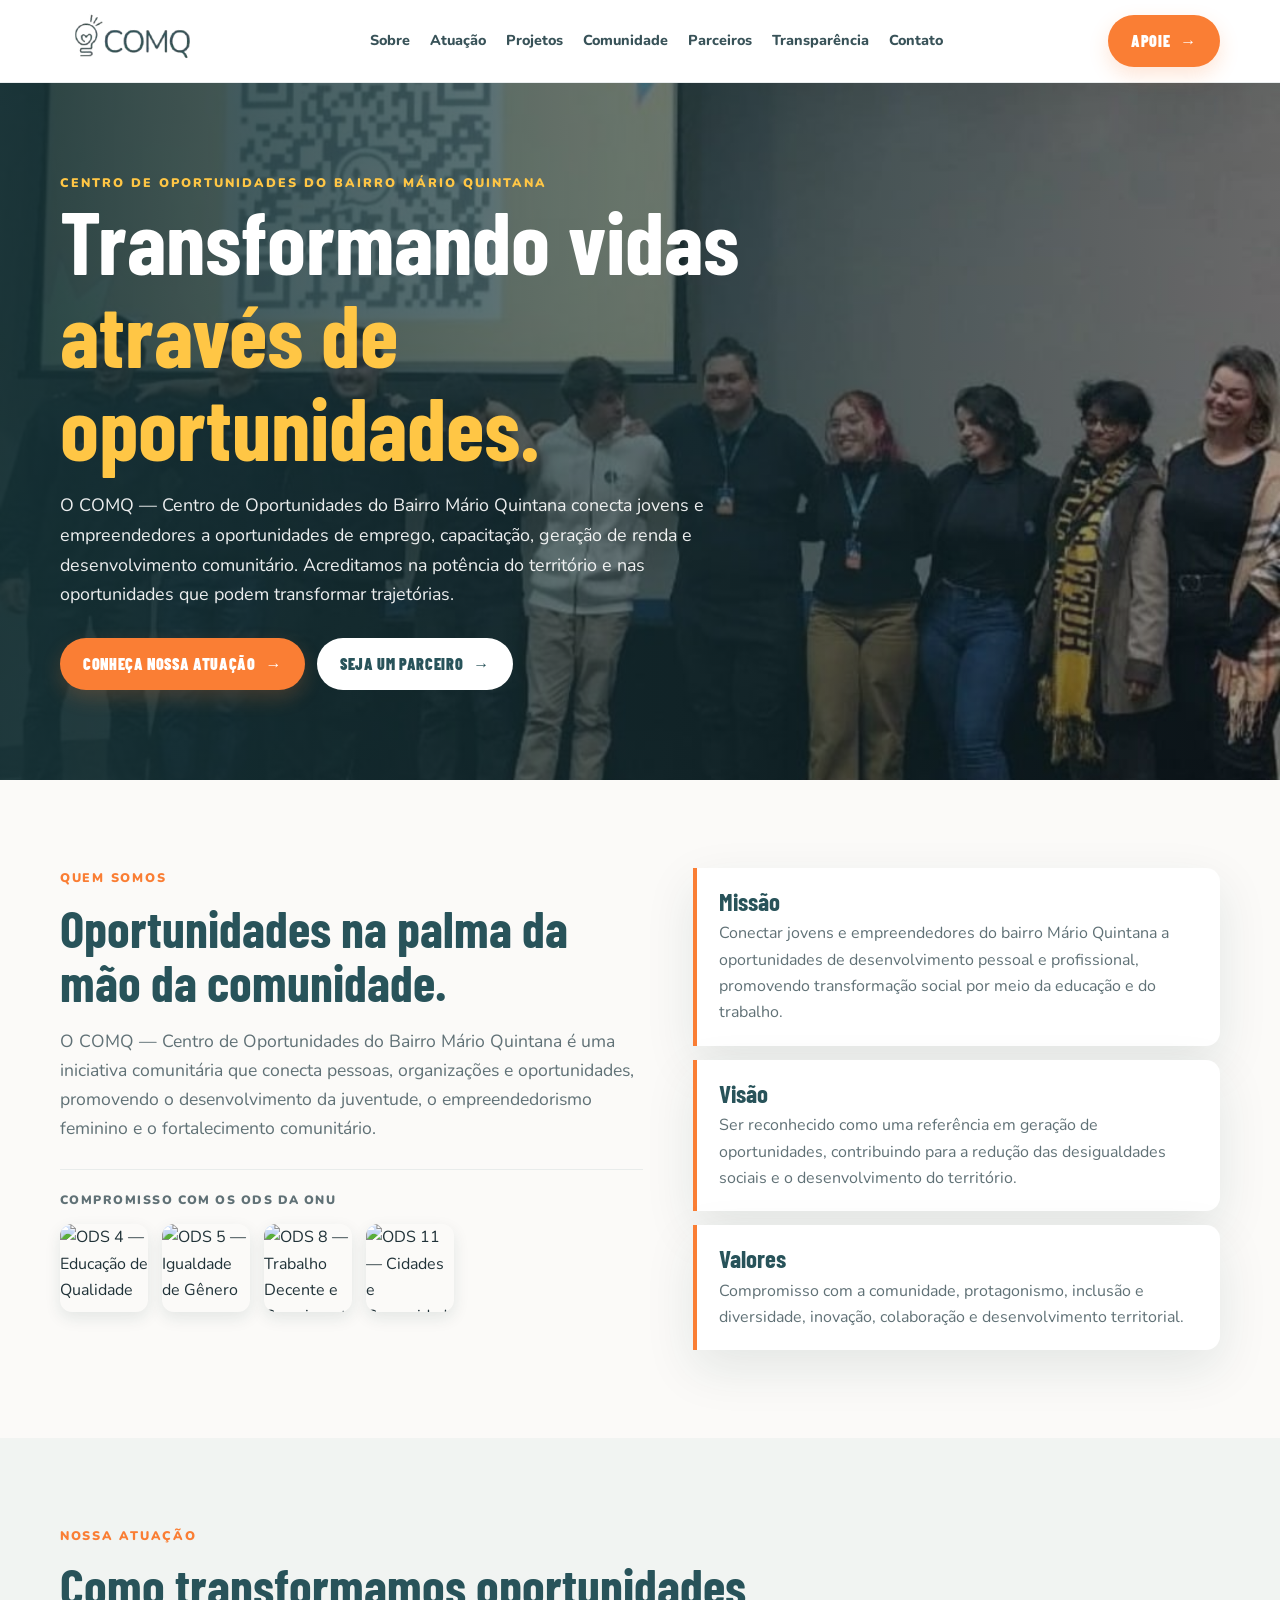
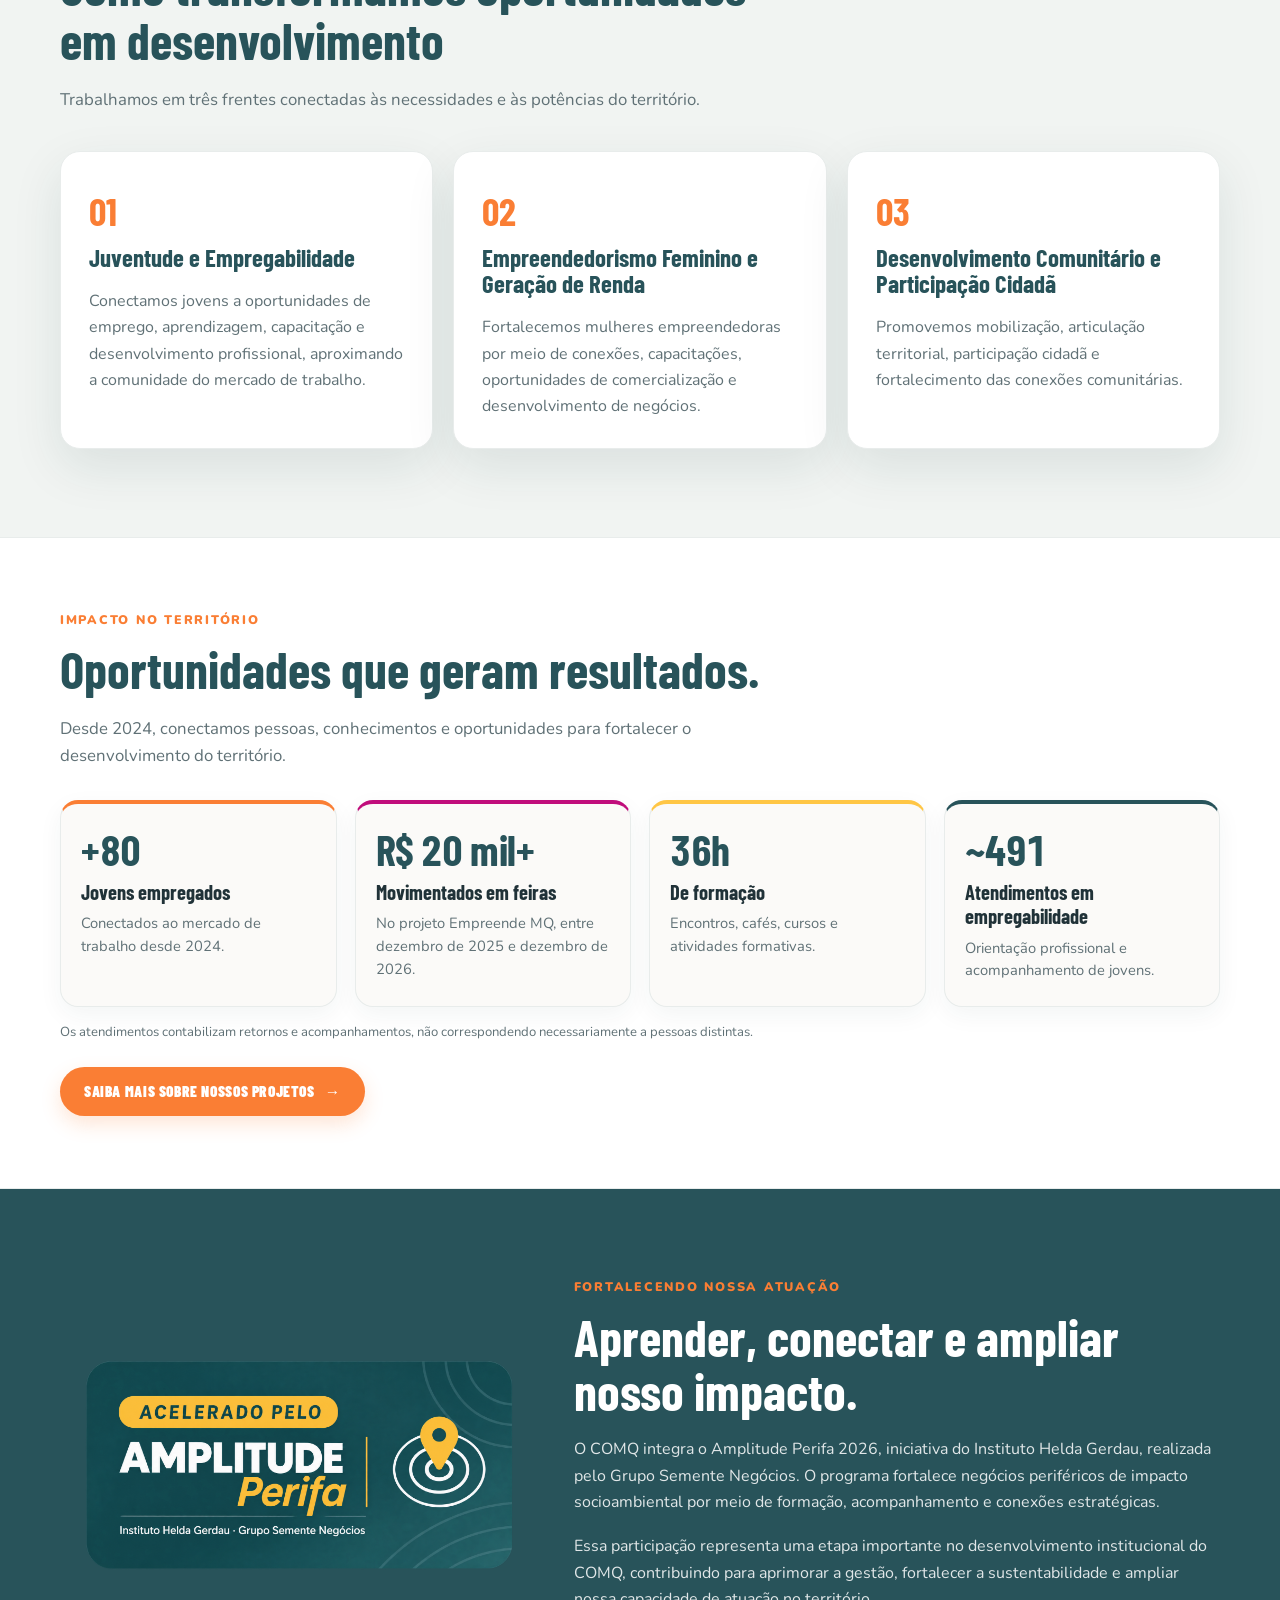
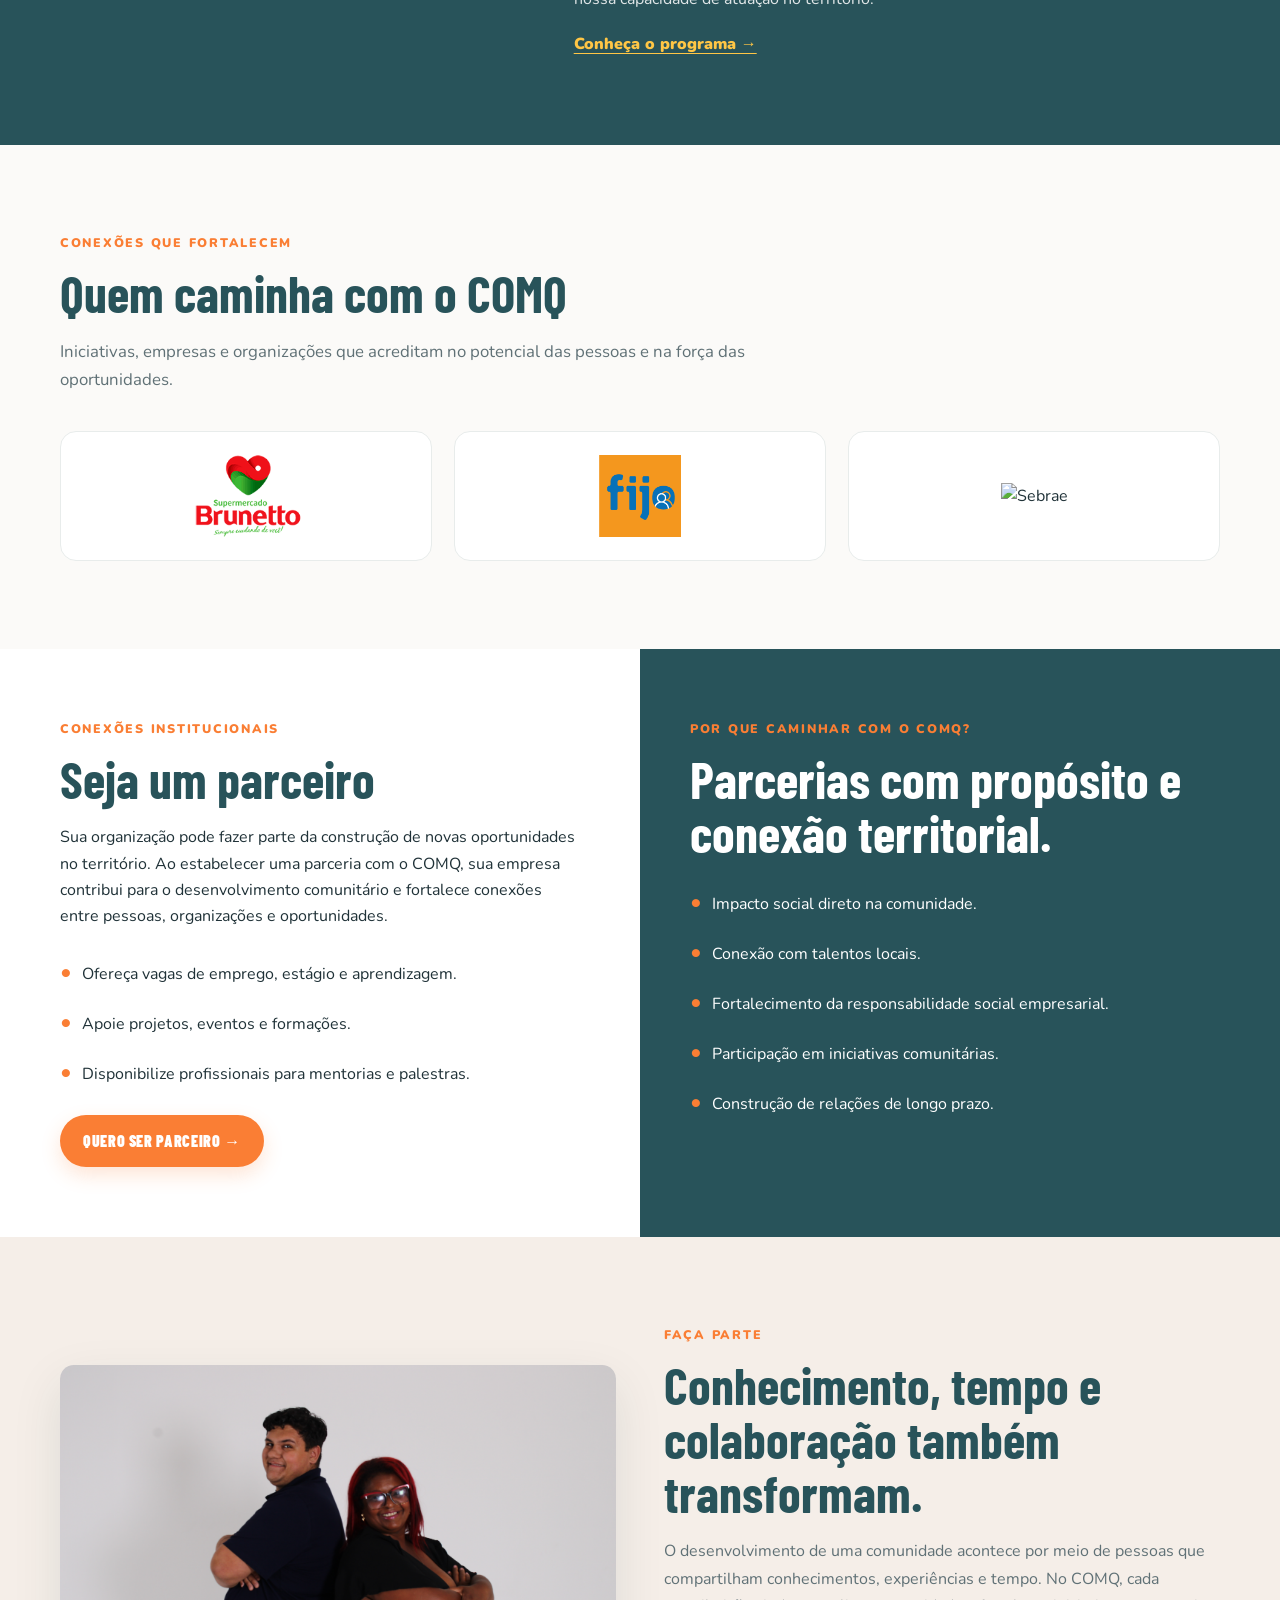
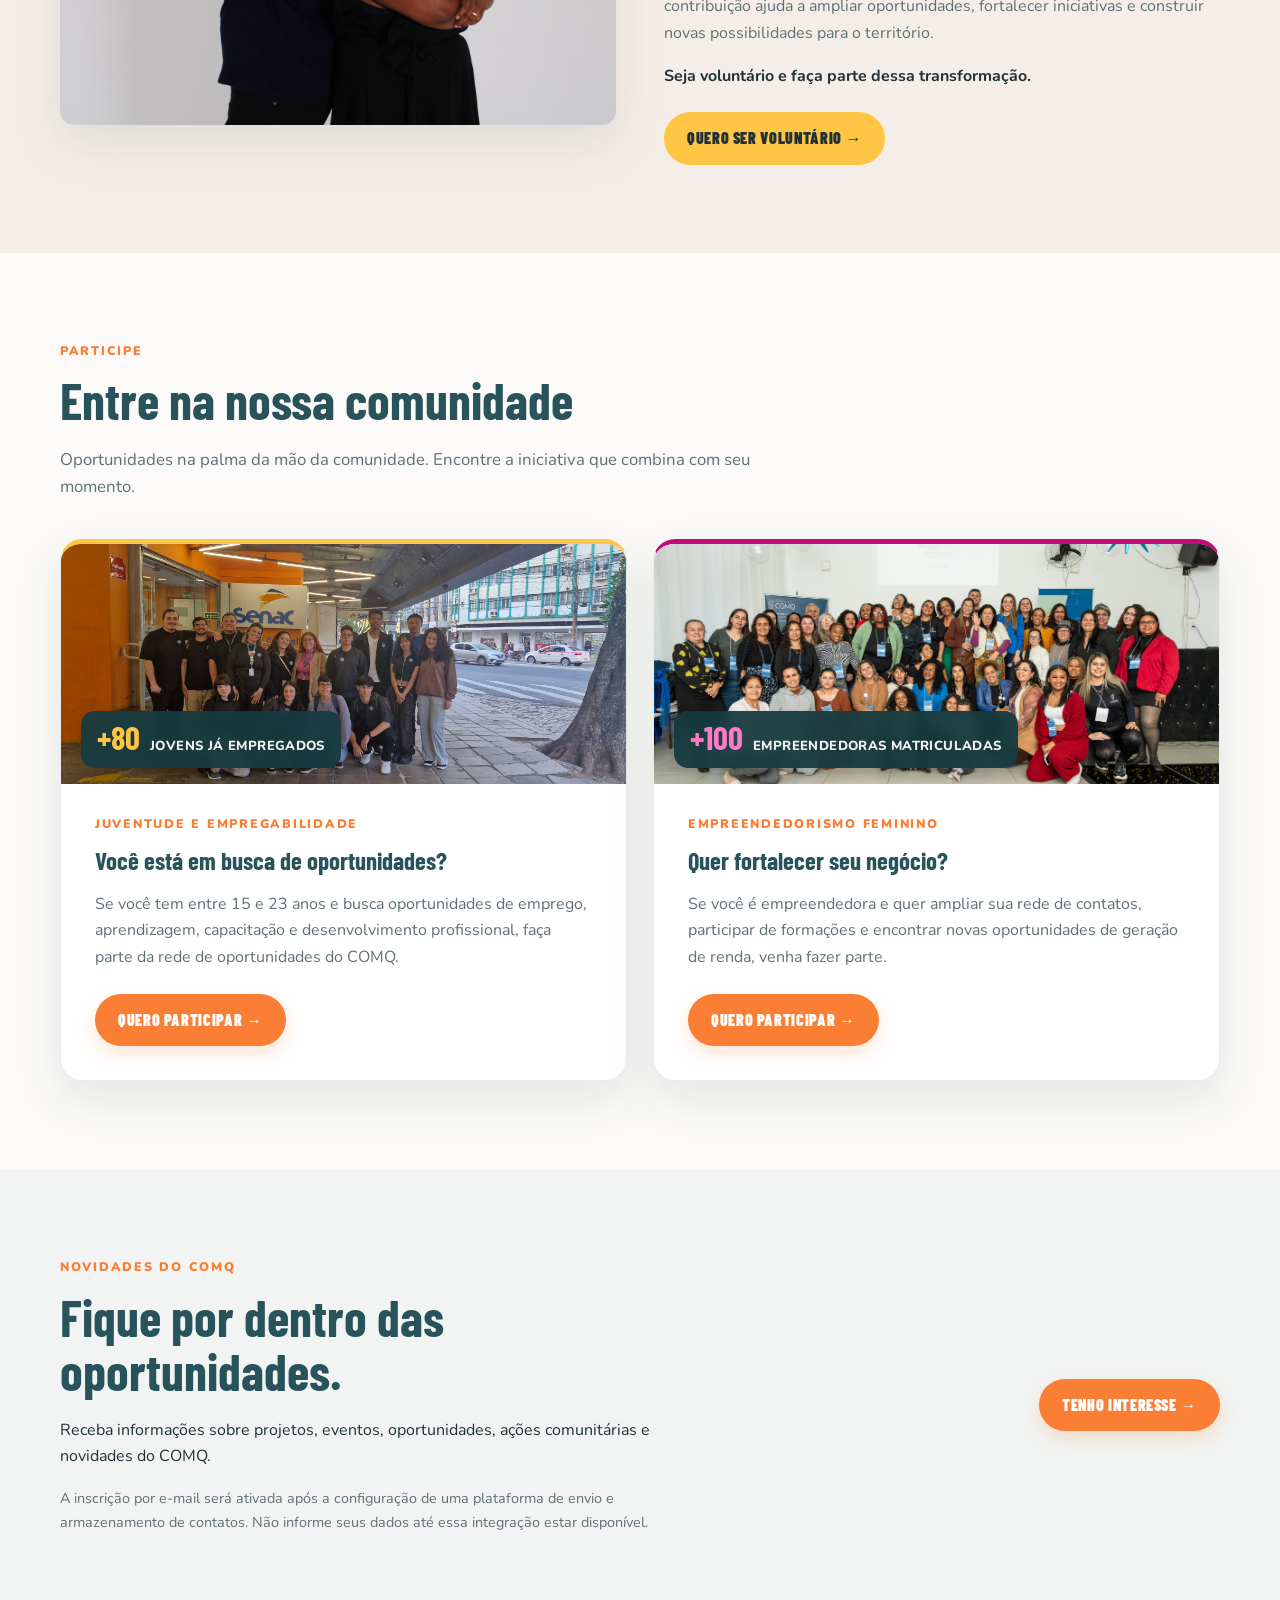
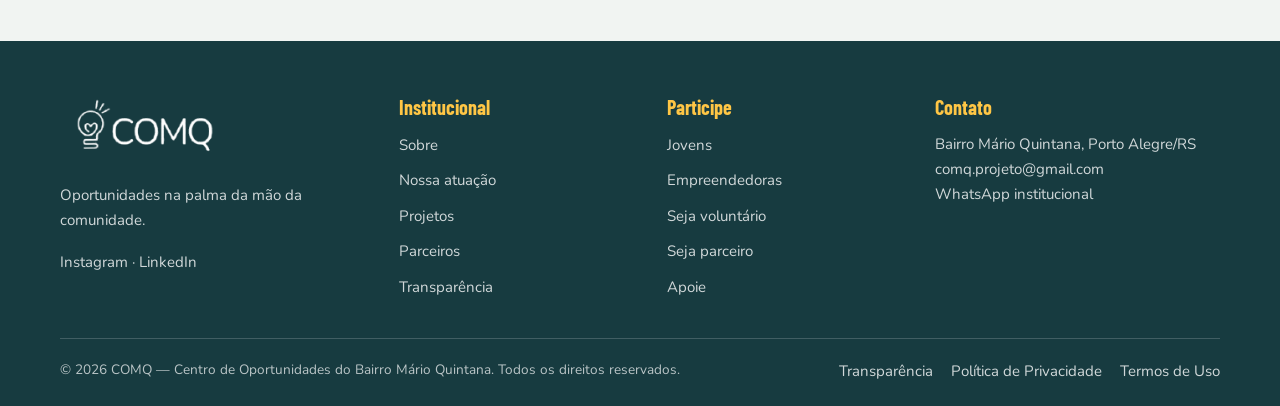
==== commit a73bc946: "Update index.html" ====
--- a/index.html
+++ b/index.html
@@ -23,16 +23,19 @@
 .pillars{display:grid;gap:14px}.pillar{padding:20px 22px;background:#fff;border-left:4px solid var(--orange);border-radius:0 14px 14px 0;box-shadow:var(--shadow)}.pillar h3{margin-bottom:6px}.pillar p{margin:0;color:var(--muted)}.dark-section{background:var(--petrol);color:#fff}.dark-section h2,.dark-section h3{color:#fff}.dark-section .section-intro p{color:rgba(255,255,255,.78)}.accel{display:grid;grid-template-columns:.85fr 1.15fr;gap:36px;align-items:center}.accel-mark{padding:18px;background:transparent;border:0;text-align:center}.accel-mark strong{display:block;font-family:'Barlow Condensed',sans-serif;font-size:clamp(2.4rem,5vw,4rem);line-height:1;color:var(--yellow)}.accel-mark span{display:block;margin-top:12px;font-size:.9rem;color:rgba(255,255,255,.8)}.accel-badge{display:block;width:100%;max-width:620px;height:auto;margin:0 auto;border-radius:18px}.accel-copy p{color:rgba(255,255,255,.86)}.text-link{color:var(--yellow);font-weight:900;text-underline-offset:4px}.logos{display:grid;grid-template-columns:repeat(3,1fr);gap:22px;align-items:center}.logo-tile{height:130px;display:flex;align-items:center;justify-content:center;padding:20px;background:#fff;border:1px solid var(--line);border-radius:16px;overflow:hidden}.logo-tile img{max-height:82px;max-width:100%;object-fit:contain;filter:none;transition:transform .25s ease}.logo-tile:hover img,.logo-tile:focus-within img{transform:scale(1.05)}.split{display:grid;grid-template-columns:1fr 1fr;min-height:390px}.split-panel{padding:70px max(40px,calc((100vw - 1160px)/2));background:#fff}.split-panel.dark{background:var(--petrol);color:#fff;padding-left:50px;padding-right:max(40px,calc((100vw - 1160px)/2))}.split-panel.dark h2{color:#fff}.split-panel.dark p{color:rgba(255,255,255,.82)}.benefits{padding:0;list-style:none;display:grid;gap:13px;margin:24px 0}.benefits li:before{content:"•";color:var(--orange);font-size:1.4rem;font-weight:900;margin-right:10px}
 
 /* Seção Resultados */
-.results-band{background:#fff;border-top:1px solid var(--line);border-bottom:1px solid var(--line)}
-.results-grid{display:grid;grid-template-columns:repeat(4,1fr);gap:20px;align-items:stretch}
-.result-card{background:var(--paper);border:1px solid var(--line);border-top:4px solid var(--orange);border-radius:18px;padding:26px 22px;display:flex;flex-direction:column;box-shadow:0 10px 30px rgba(24,54,59,.05)}
+.results-band{background:#fff;border-top:1px solid var(--line);border-bottom:1px solid var(--line);padding:72px 0}
+.results-band .section-intro{margin-bottom:30px}
+.results-grid{display:grid;grid-template-columns:repeat(4,minmax(0,1fr));gap:18px;align-items:stretch}
+.result-card{min-width:0;background:var(--paper);border:1px solid var(--line);border-top:4px solid var(--orange);border-radius:18px;padding:24px 20px;display:flex;flex-direction:column;justify-content:flex-start;box-shadow:0 8px 24px rgba(24,54,59,.05)}
 .result-card:nth-child(2){border-top-color:var(--pink)}
 .result-card:nth-child(3){border-top-color:var(--yellow)}
 .result-card:nth-child(4){border-top-color:var(--petrol)}
-.result-value{font-family:'Barlow Condensed',sans-serif;font-size:clamp(2.2rem,3.4vw,2.9rem);line-height:1.05;font-weight:700;color:var(--petrol);margin-bottom:8px;font-variant-numeric:tabular-nums}
-.result-label{font-family:'Barlow Condensed',sans-serif;font-size:1.3rem;line-height:1.15;font-weight:700;color:var(--ink);margin-bottom:10px}
-.result-desc{color:var(--muted);font-size:.92rem;line-height:1.58;margin:0}
-.results-cta{margin-top:34px;display:flex;justify-content:flex-start}
+.result-value{font-family:'Barlow Condensed',sans-serif;font-size:clamp(2.35rem,3.3vw,2.95rem);line-height:1;font-weight:700;letter-spacing:-.01em;color:var(--petrol);margin-bottom:10px;white-space:nowrap;font-variant-numeric:tabular-nums}
+.result-label{font-family:'Barlow Condensed',sans-serif;font-size:1.28rem;line-height:1.18;font-weight:700;color:var(--ink);margin:0 0 8px}
+.result-desc{color:var(--muted);font-size:.92rem;line-height:1.55;margin:0}
+.results-footnote{margin:16px 0 0;font-size:.82rem;line-height:1.5;color:var(--muted)}
+.results-cta{margin-top:24px;display:flex;justify-content:flex-start}
+.results-cta .btn{padding:12px 24px;font-size:.96rem}
 
 /* Seção Voluntariado */
 .volunteer-band{background:#f5eee8}
@@ -62,10 +65,10 @@
 .community-body .btn{margin-top:auto;align-self:flex-start}
 
 .newsletter{background:#f1f4f2}.newsletter-inner{display:flex;justify-content:space-between;align-items:center;gap:30px}.newsletter-inner>div{max-width:620px}.newsletter-note{font-size:.9rem;color:var(--muted)}.footer{background:#173b40;color:#fff;padding:56px 0 22px}.footer-grid{display:grid;grid-template-columns:1.3fr 1fr 1fr 1.2fr;gap:30px}.footer-logo{width:170px;max-height:75px;object-fit:contain;object-position:left;margin-bottom:18px;filter:brightness(0) invert(1)}.footer h3{font-size:1.25rem;color:var(--yellow);margin-bottom:14px}.footer p,.footer a,.footer address{color:rgba(255,255,255,.8);font-style:normal;font-size:.94rem}.footer ul{list-style:none;padding:0;margin:0;display:grid;gap:9px}.footer a{text-decoration:none}.footer a:hover{text-decoration:underline;color:#fff}.footer-bottom{display:flex;justify-content:space-between;gap:20px;border-top:1px solid rgba(255,255,255,.18);margin-top:38px;padding-top:20px;font-size:.85rem;color:rgba(255,255,255,.7)}.footer-bottom-links{display:flex;gap:18px;flex-wrap:wrap}.page-hero{background:var(--petrol);color:#fff;padding:85px 0}.page-hero h1{font-size:clamp(2.8rem,6vw,4.5rem)}.page-hero p{max-width:700px;color:rgba(255,255,255,.85);font-size:1.08rem}.document-list{display:grid;gap:16px;max-width:850px}.document-item{display:flex;align-items:center;justify-content:space-between;gap:20px;padding:24px;background:#fff;border:1px solid var(--line);border-radius:16px}.document-item h3{font-size:1.35rem;margin:0}.status{white-space:nowrap;background:#fff4dc;color:#765400;padding:6px 12px;border-radius:999px;font-size:.75rem;font-weight:900;text-transform:uppercase;letter-spacing:.06em}.construction{padding:30px;background:#fff7ed;border:1px solid #f6d6bd;border-radius:18px;max-width:700px;color:#65452f}.construction strong{display:block;font-family:'Barlow Condensed',sans-serif;font-size:1.5rem;margin-bottom:6px}.mobile-menu{display:none}
-@media(max-width:1020px){.nav{gap:14px}.nav a{font-size:.85rem}.results-grid{grid-template-columns:repeat(2,1fr)}}
+@media(max-width:1020px){.nav{gap:14px}.nav a{font-size:.85rem}.results-grid{grid-template-columns:repeat(2,minmax(0,1fr))}}
 @media(max-width:900px){.nav{gap:12px}.footer-grid{grid-template-columns:1fr 1fr}.about-grid,.accel,.volunteer-inner{grid-template-columns:1fr}.volunteer-content{max-width:100%}.split-panel,.split-panel.dark{padding:55px 30px}}
-@media(max-width:780px){.container{width:min(100% - 32px,1160px)}.header-inner{height:72px}.logo{width:125px}.menu-toggle{display:block}.nav{display:none;position:absolute;top:72px;left:0;right:0;background:#fff;padding:18px 24px 24px;box-shadow:var(--shadow);flex-direction:column;align-items:stretch;gap:6px}.nav.open{display:flex}.nav a{padding:8px 0;font-size:1rem}.header .btn{padding:10px 14px;font-size:.85rem}.hero{min-height:590px}.hero-content{padding:75px 0}.section{padding:65px 0}.ods-list{gap:10px}.ods-list img{width:72px;height:72px}.grid-3,.community-grid,.logos{grid-template-columns:1fr}.results-grid{grid-template-columns:repeat(2,1fr);gap:14px}.result-card{padding:20px 18px}.split{grid-template-columns:1fr}.split-panel,.split-panel.dark{padding:48px 24px}.volunteer-inner{gap:24px}.volunteer-image img{height:250px}.community-media{height:210px}.community-body{padding:24px}.community-body .btn{width:100%}.newsletter-inner{align-items:flex-start;flex-direction:column}.footer-grid{grid-template-columns:1fr}.footer-bottom{flex-direction:column}.document-item{align-items:flex-start;flex-direction:column}.actions .btn,.volunteer-content .btn,.results-cta .btn{width:100%}}
-@media(max-width:420px){.results-grid{grid-template-columns:1fr}}
+@media(max-width:780px){.container{width:min(100% - 32px,1160px)}.header-inner{height:72px}.logo{width:125px}.menu-toggle{display:block}.nav{display:none;position:absolute;top:72px;left:0;right:0;background:#fff;padding:18px 24px 24px;box-shadow:var(--shadow);flex-direction:column;align-items:stretch;gap:6px}.nav.open{display:flex}.nav a{padding:8px 0;font-size:1rem}.header .btn{padding:10px 14px;font-size:.85rem}.hero{min-height:590px}.hero-content{padding:75px 0}.section{padding:65px 0}.results-band{padding:54px 0}.ods-list{gap:10px}.ods-list img{width:72px;height:72px}.grid-3,.community-grid,.logos{grid-template-columns:1fr}.results-grid{grid-template-columns:repeat(2,minmax(0,1fr));gap:12px}.result-card{padding:20px 16px}.result-value{font-size:2.15rem}.result-label{font-size:1.15rem}.result-desc{font-size:.88rem}.split{grid-template-columns:1fr}.split-panel,.split-panel.dark{padding:48px 24px}.volunteer-inner{gap:24px}.volunteer-image img{height:250px}.community-media{height:210px}.community-body{padding:24px}.community-body .btn{width:100%}.newsletter-inner{align-items:flex-start;flex-direction:column}.footer-grid{grid-template-columns:1fr}.footer-bottom{flex-direction:column}.document-item{align-items:flex-start;flex-direction:column}.actions .btn,.volunteer-content .btn,.results-cta .btn{width:100%}}
+@media(max-width:400px){.results-grid{grid-template-columns:minmax(0,1fr)}}
 @media(prefers-reduced-motion:reduce){html{scroll-behavior:auto}*,*:before,*:after{transition:none!important;animation:none!important}}
 </style>
 </head>
@@ -130,27 +133,29 @@
       <article class="result-card">
         <div class="result-value" data-target="80" data-prefix="+" data-suffix="">+80</div>
         <h3 class="result-label">Jovens empregados</h3>
-        <p class="result-desc">Jovens conectados ao mercado de trabalho desde 2024.</p>
+        <p class="result-desc">Conectados ao mercado de trabalho desde 2024.</p>
       </article>
 
       <article class="result-card">
         <div class="result-value" data-target="20" data-prefix="R$ " data-suffix=" mil+">R$ 20 mil+</div>
-        <h3 class="result-label">Gerados em feiras de empreendedorismo</h3>
-        <p class="result-desc">Volume movimentado nas feiras do projeto Empreende MQ, no período de dezembro de 2025 a dezembro de 2026.</p>
+        <h3 class="result-label">Movimentados em feiras</h3>
+        <p class="result-desc">No projeto Empreende MQ, entre dezembro de 2025 e dezembro de 2026.</p>
       </article>
 
       <article class="result-card">
-        <div class="result-value" data-target="36" data-prefix="" data-suffix=" horas">36 horas</div>
-        <h3 class="result-label">De formação e capacitação</h3>
-        <p class="result-desc">Carga horária de encontros, cafés, cursos e outras atividades formativas realizadas com jovens e empreendedoras.</p>
+        <div class="result-value" data-target="36" data-prefix="" data-suffix="h">36h</div>
+        <h3 class="result-label">De formação</h3>
+        <p class="result-desc">Encontros, cafés, cursos e atividades formativas.</p>
       </article>
 
       <article class="result-card">
-        <div class="result-value" data-target="500" data-prefix="Aproximadamente " data-suffix="">Aproximadamente 500</div>
+        <div class="result-value" data-target="500" data-prefix="~" data-suffix="">~500</div>
         <h3 class="result-label">Atendimentos em empregabilidade</h3>
-        <p class="result-desc">Atendimentos de orientação profissional, acompanhamento e apoio à empregabilidade de jovens da comunidade. O indicador considera atendimentos recorrentes, incluindo retornos e acompanhamentos, e não representa necessariamente 500 pessoas diferentes.</p>
+        <p class="result-desc">Orientação profissional e acompanhamento de jovens.</p>
       </article>
     </div>
+
+    <p class="results-footnote">Os atendimentos contabilizam retornos e acompanhamentos, não correspondendo necessariamente a pessoas distintas.</p>
 
     <div class="results-cta">
       <a class="btn btn-primary" href="projetos.html">Saiba mais sobre nossos projetos <span aria-hidden="true">→</span></a>
@@ -259,14 +264,19 @@
   const runCounters=()=>{
     if(animated)return;
     animated=true;
-    const duration=1300;
+    const duration=2700;
+    const stagger=120;
     const start=performance.now();
 
     const step=(now)=>{
-      const progress=Math.min((now-start)/duration,1);
-      const eased=1-Math.pow(1-progress,3);
-
-      counters.forEach((el)=>{
+      let allDone=true;
+
+      counters.forEach((el,index)=>{
+        const elapsed=Math.max(0,now-(start+index*stagger));
+        const progress=Math.min(elapsed/duration,1);
+        if(progress<1)allDone=false;
+
+        const eased=1-Math.pow(1-progress,4);
         const target=Number(el.dataset.target)||0;
         const prefix=el.dataset.prefix||'';
         const suffix=el.dataset.suffix||'';
@@ -274,7 +284,7 @@
         el.textContent=prefix+formatNumber(current)+suffix;
       });
 
-      if(progress<1){
+      if(!allDone){
         requestAnimationFrame(step);
       }else{
         counters.forEach((el)=>{
@@ -294,7 +304,7 @@
       observer.disconnect();
       runCounters();
     }
-  },{threshold:0.25});
+  },{threshold:0.3});
 
   observer.observe(section);
 })();
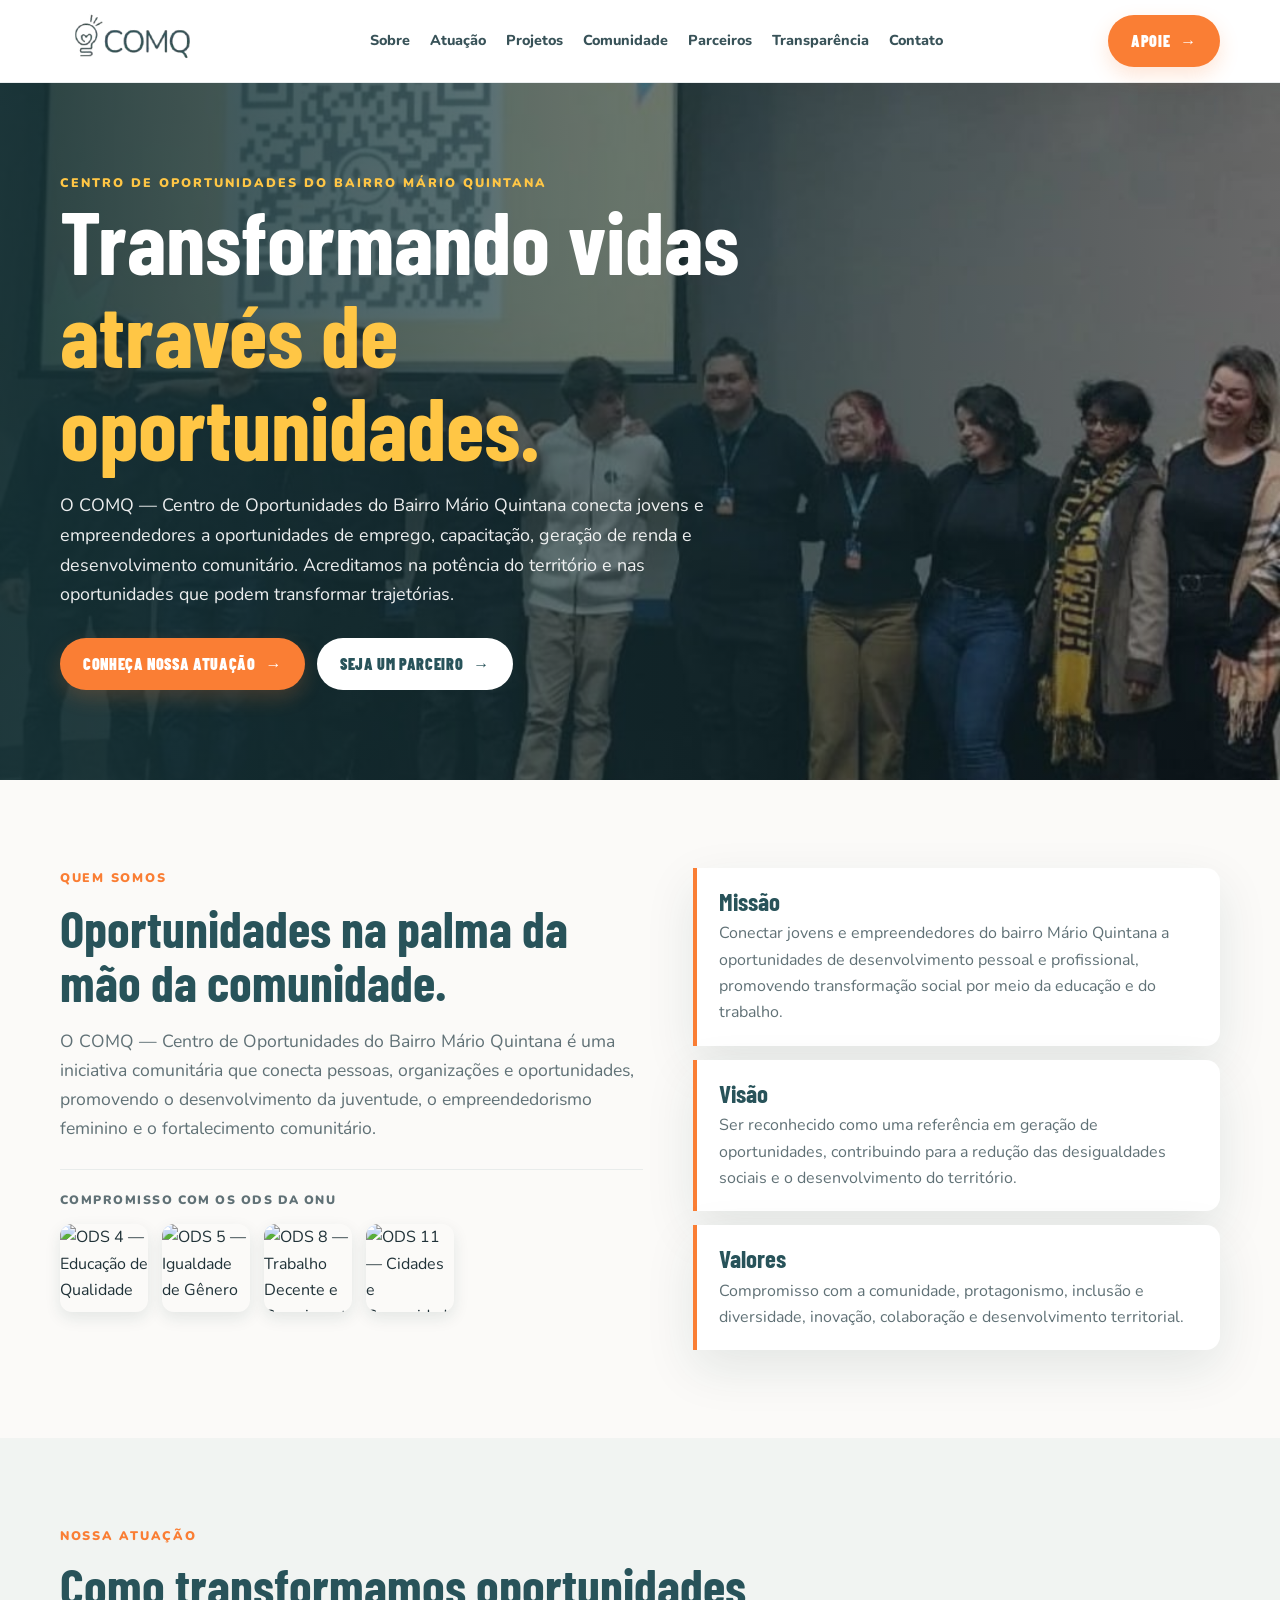
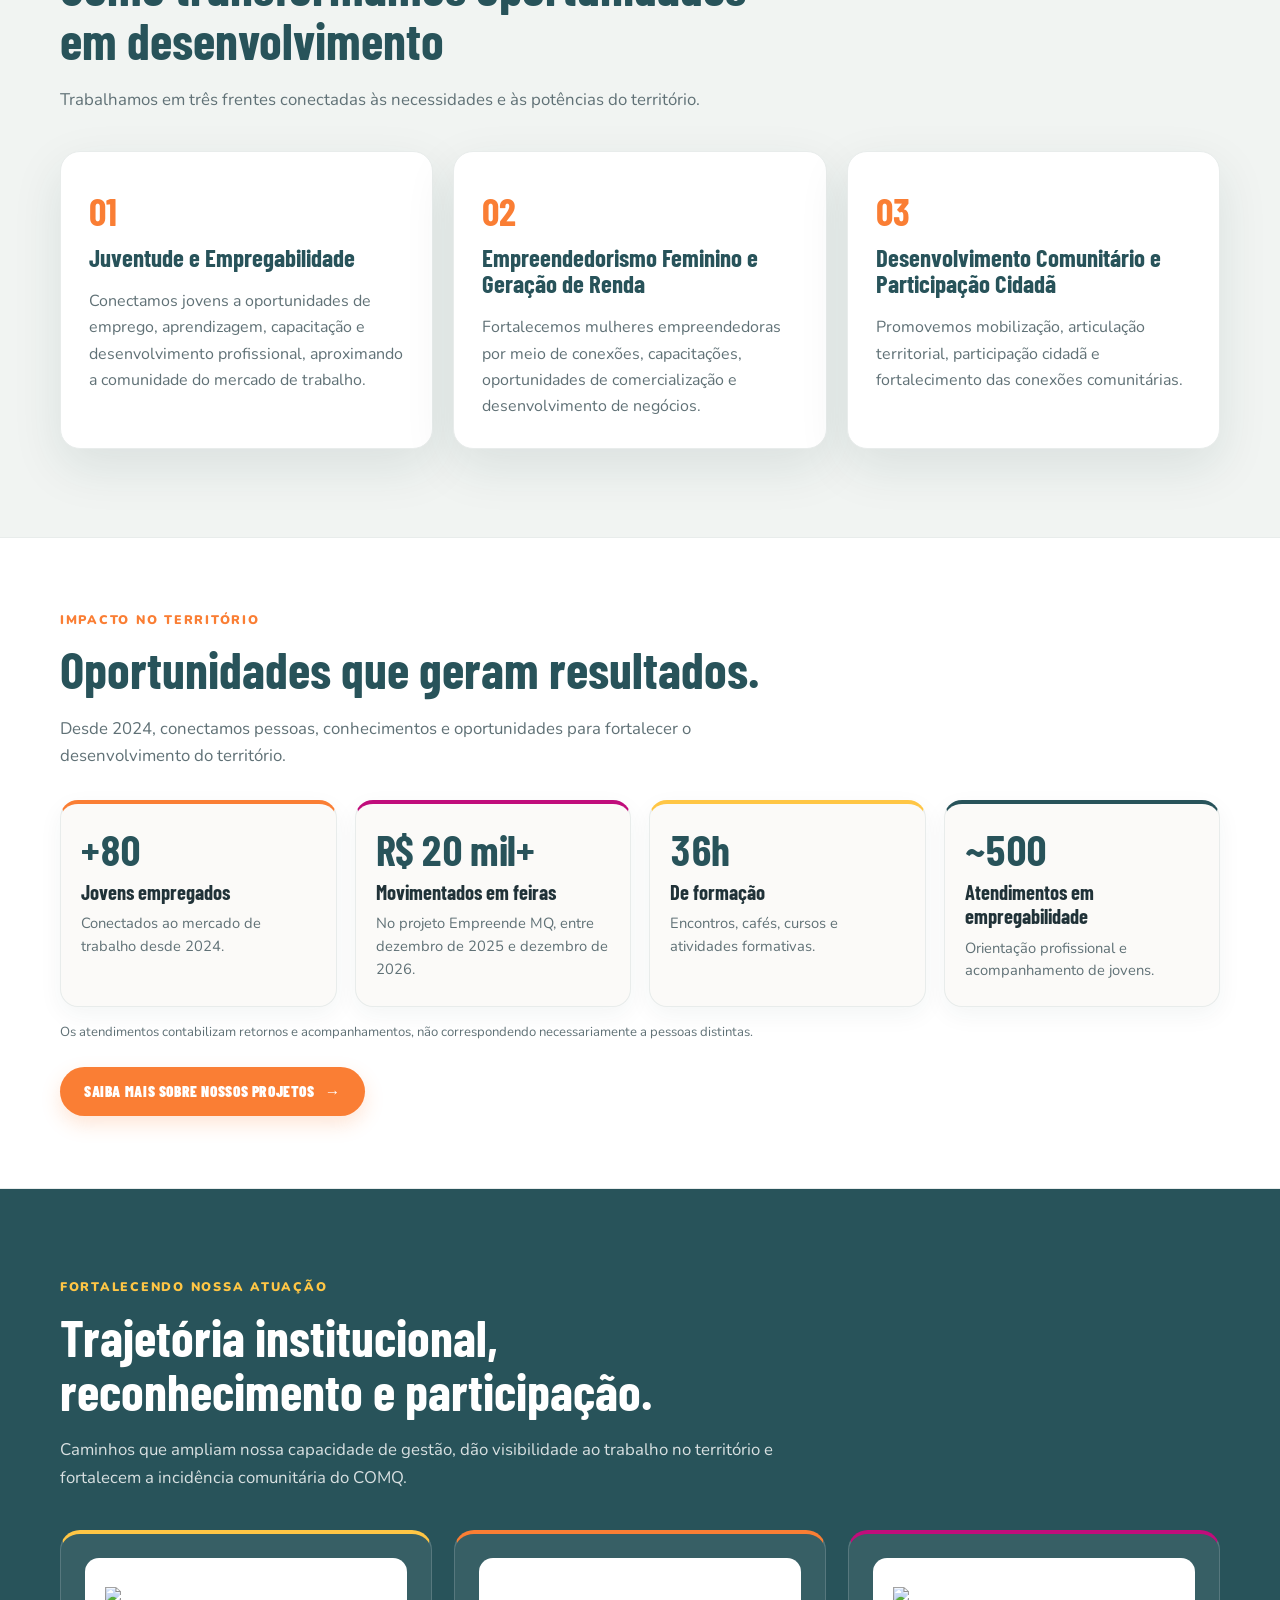
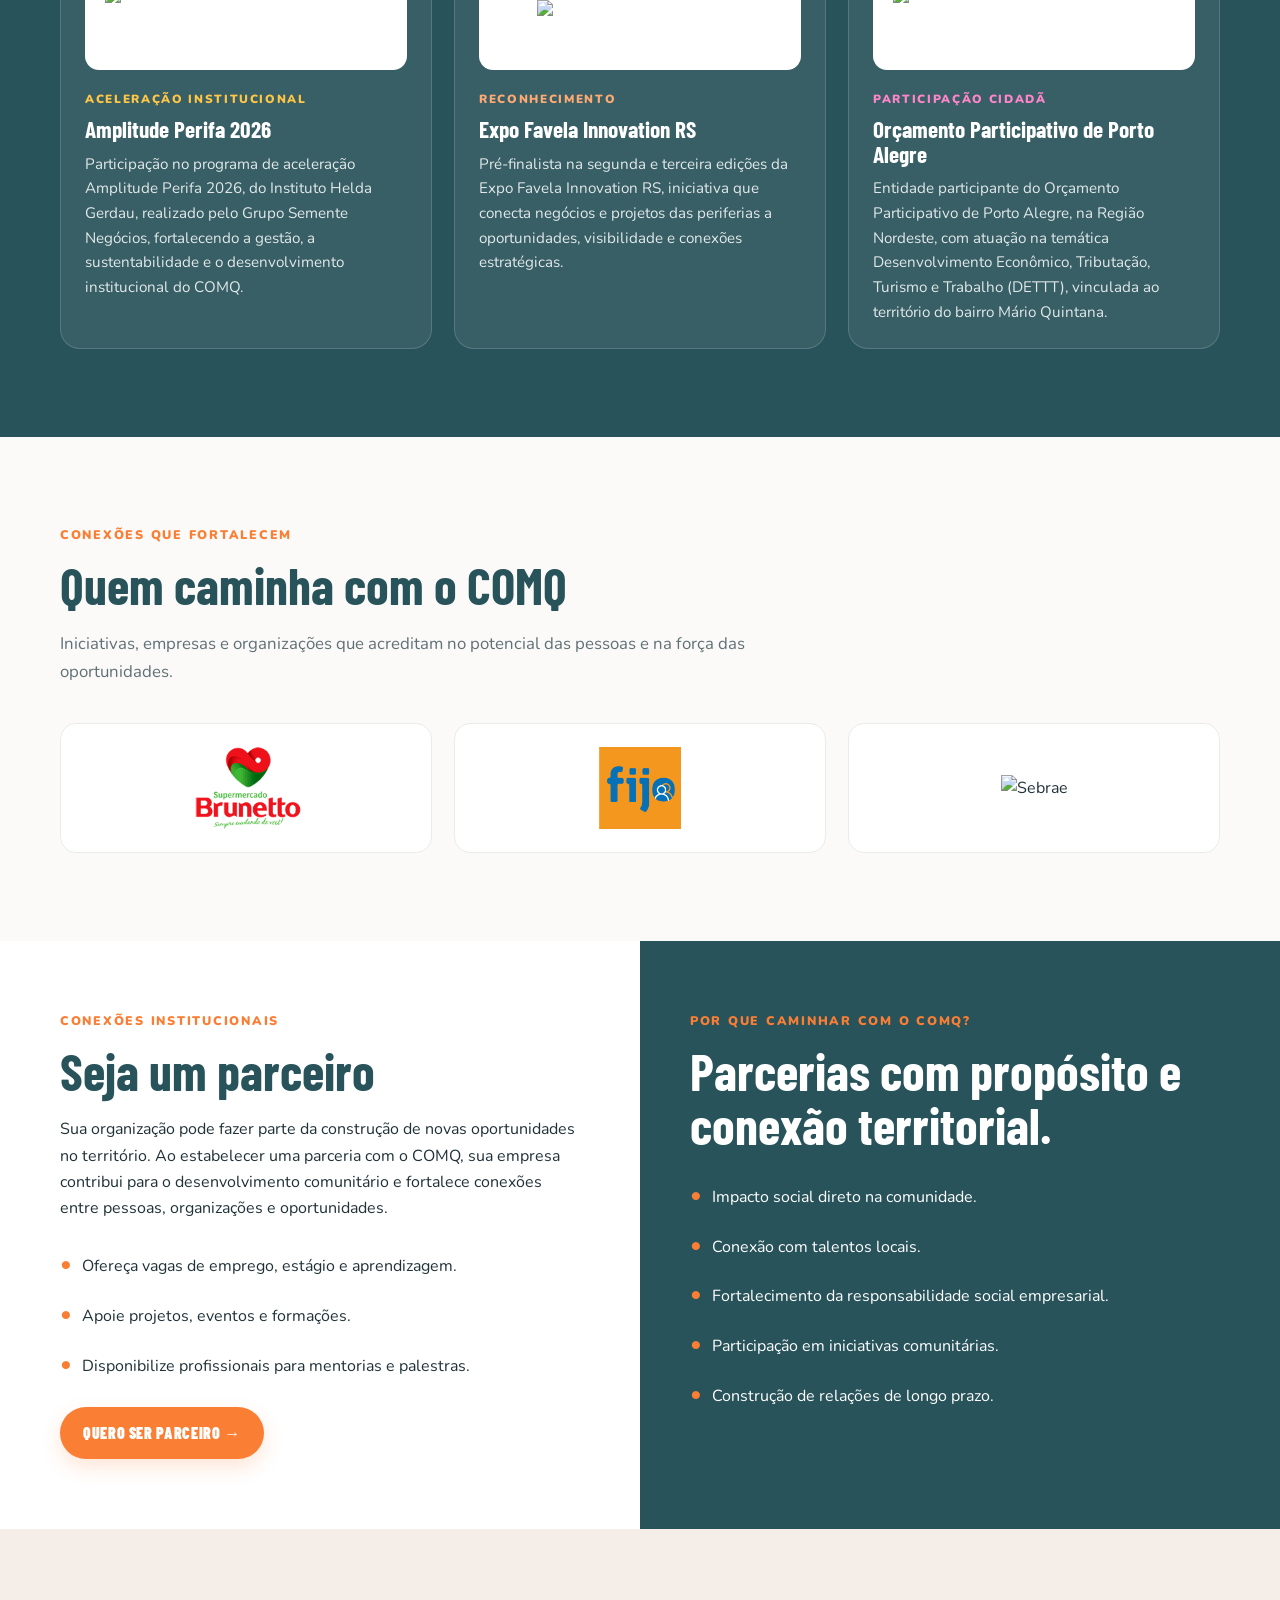
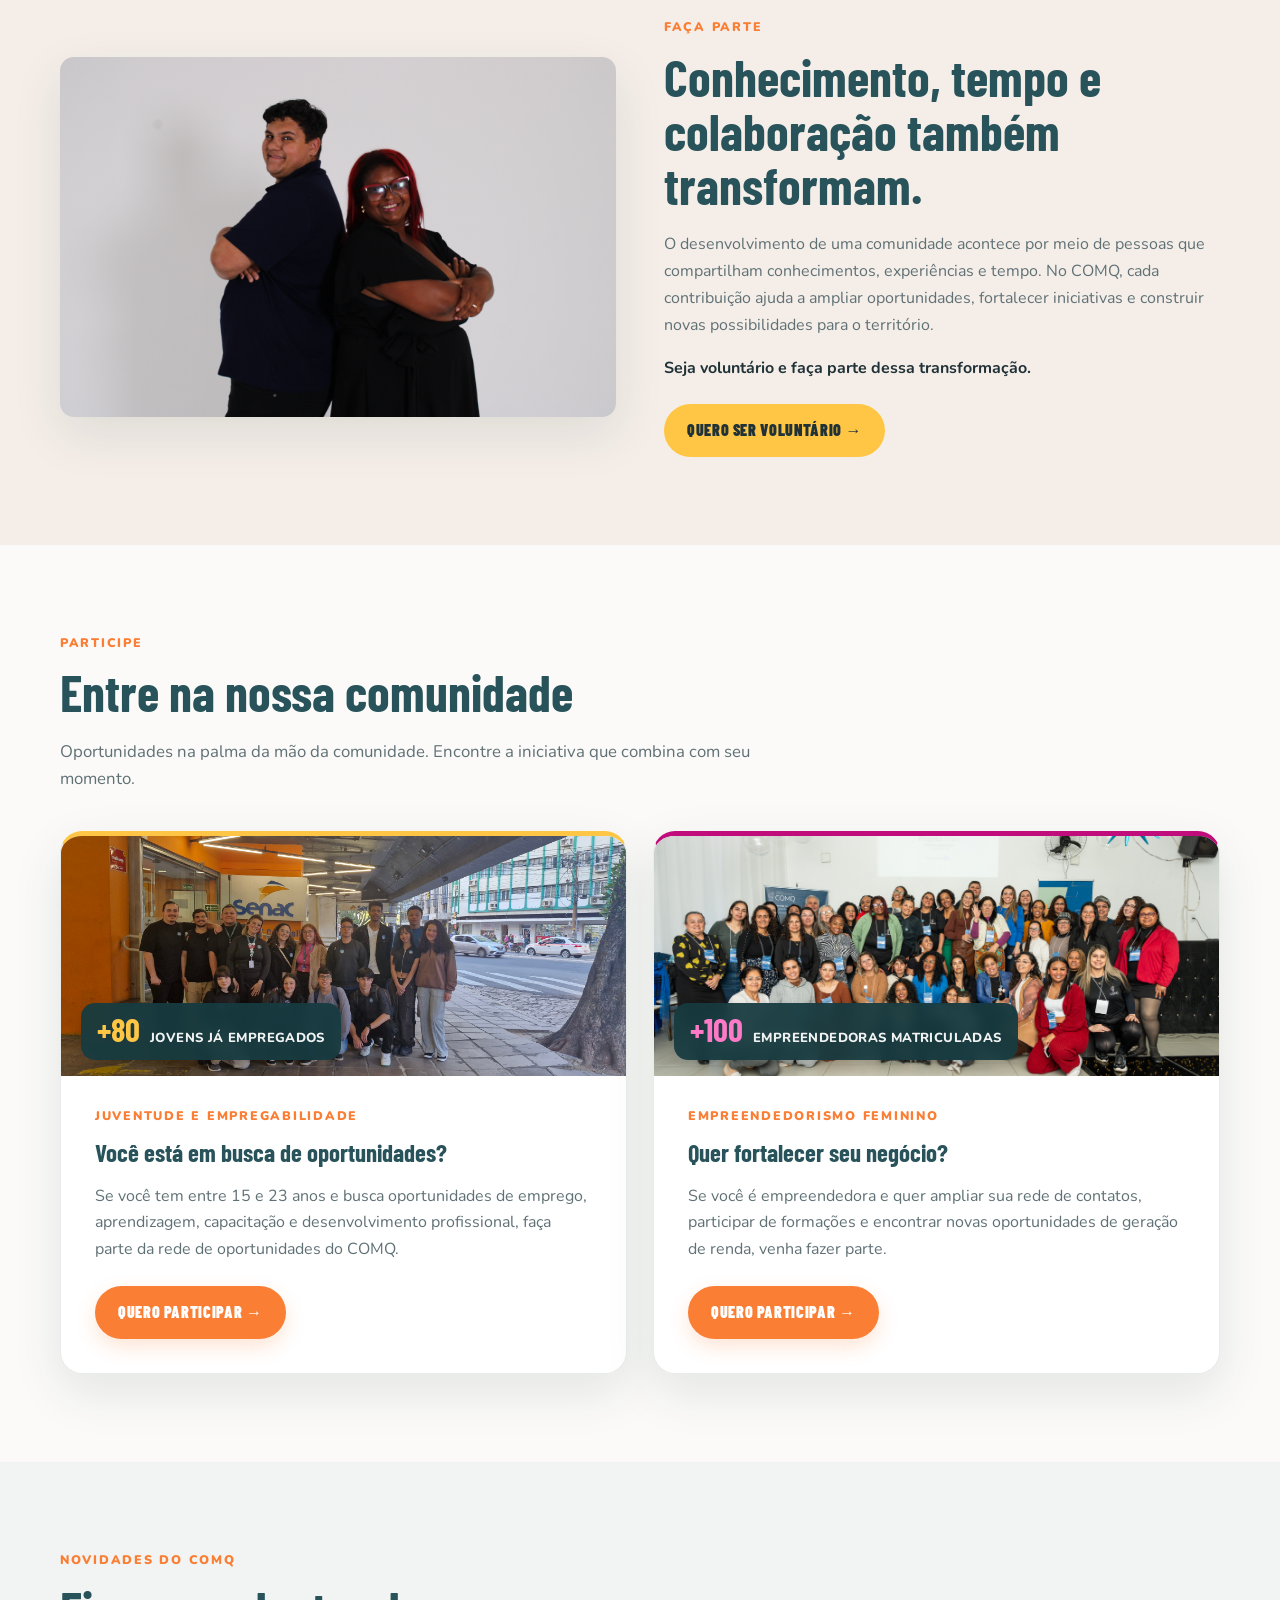
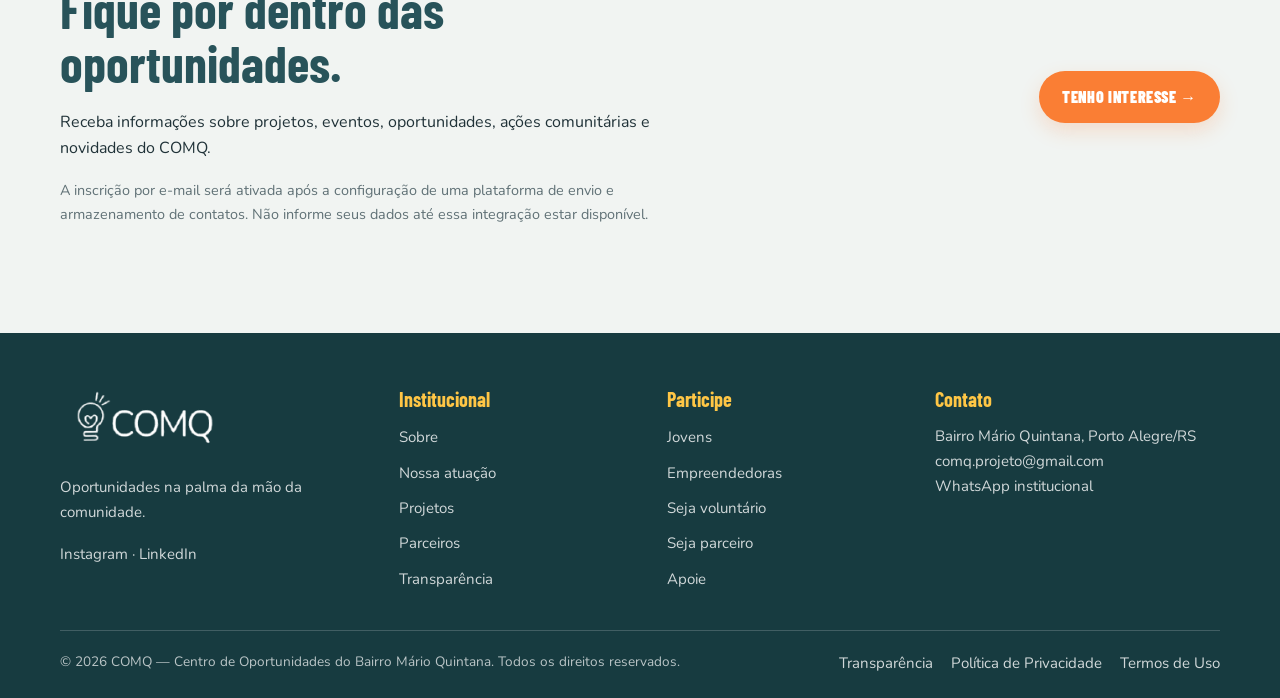
==== commit 1589d9ba: "Update index.html" ====
--- a/index.html
+++ b/index.html
@@ -20,7 +20,26 @@
 .ods-list img{width:88px;height:88px;border-radius:12px;object-fit:cover;box-shadow:0 6px 16px rgba(24,54,59,.10);transition:transform .2s ease}
 .ods-list img:hover{transform:translateY(-3px)}
 
-.pillars{display:grid;gap:14px}.pillar{padding:20px 22px;background:#fff;border-left:4px solid var(--orange);border-radius:0 14px 14px 0;box-shadow:var(--shadow)}.pillar h3{margin-bottom:6px}.pillar p{margin:0;color:var(--muted)}.dark-section{background:var(--petrol);color:#fff}.dark-section h2,.dark-section h3{color:#fff}.dark-section .section-intro p{color:rgba(255,255,255,.78)}.accel{display:grid;grid-template-columns:.85fr 1.15fr;gap:36px;align-items:center}.accel-mark{padding:18px;background:transparent;border:0;text-align:center}.accel-mark strong{display:block;font-family:'Barlow Condensed',sans-serif;font-size:clamp(2.4rem,5vw,4rem);line-height:1;color:var(--yellow)}.accel-mark span{display:block;margin-top:12px;font-size:.9rem;color:rgba(255,255,255,.8)}.accel-badge{display:block;width:100%;max-width:620px;height:auto;margin:0 auto;border-radius:18px}.accel-copy p{color:rgba(255,255,255,.86)}.text-link{color:var(--yellow);font-weight:900;text-underline-offset:4px}.logos{display:grid;grid-template-columns:repeat(3,1fr);gap:22px;align-items:center}.logo-tile{height:130px;display:flex;align-items:center;justify-content:center;padding:20px;background:#fff;border:1px solid var(--line);border-radius:16px;overflow:hidden}.logo-tile img{max-height:82px;max-width:100%;object-fit:contain;filter:none;transition:transform .25s ease}.logo-tile:hover img,.logo-tile:focus-within img{transform:scale(1.05)}.split{display:grid;grid-template-columns:1fr 1fr;min-height:390px}.split-panel{padding:70px max(40px,calc((100vw - 1160px)/2));background:#fff}.split-panel.dark{background:var(--petrol);color:#fff;padding-left:50px;padding-right:max(40px,calc((100vw - 1160px)/2))}.split-panel.dark h2{color:#fff}.split-panel.dark p{color:rgba(255,255,255,.82)}.benefits{padding:0;list-style:none;display:grid;gap:13px;margin:24px 0}.benefits li:before{content:"•";color:var(--orange);font-size:1.4rem;font-weight:900;margin-right:10px}
+.pillars{display:grid;gap:14px}.pillar{padding:20px 22px;background:#fff;border-left:4px solid var(--orange);border-radius:0 14px 14px 0;box-shadow:var(--shadow)}.pillar h3{margin-bottom:6px}.pillar p{margin:0;color:var(--muted)}
+
+/* Seção Fortalecendo Nossa Atuação (Marcos Institucionais) */
+.dark-section{background:var(--petrol);color:#fff}
+.dark-section .kicker{color:var(--yellow)}
+.dark-section h2{color:#fff}
+.dark-section .section-intro p{color:rgba(255,255,255,.82)}
+.milestones-grid{display:grid;grid-template-columns:repeat(3,minmax(0,1fr));gap:22px;align-items:stretch}
+.milestone-card{min-width:0;background:rgba(255,255,255,.07);border:1px solid rgba(255,255,255,.16);border-top:4px solid var(--yellow);border-radius:20px;padding:24px;display:flex;flex-direction:column}
+.milestone-card:nth-child(2){border-top-color:var(--orange)}
+.milestone-card:nth-child(3){border-top-color:var(--pink)}
+.milestone-logo-box{height:112px;background:#fff;border-radius:14px;padding:16px 20px;display:flex;align-items:center;justify-content:center;margin-bottom:20px}
+.milestone-logo-box img{max-height:76px;max-width:100%;width:auto;height:auto;object-fit:contain}
+.milestone-category{font-size:.74rem;font-weight:900;text-transform:uppercase;letter-spacing:.14em;color:var(--yellow);margin-bottom:8px}
+.milestone-card:nth-child(2) .milestone-category{color:#ffaa73}
+.milestone-card:nth-child(3) .milestone-category{color:#ff85cb}
+.milestone-card h3{color:#fff;font-size:1.45rem;margin-bottom:10px}
+.milestone-card p{color:rgba(255,255,255,.86);font-size:.95rem;line-height:1.62;margin:0}
+
+.logos{display:grid;grid-template-columns:repeat(3,1fr);gap:22px;align-items:center}.logo-tile{height:130px;display:flex;align-items:center;justify-content:center;padding:20px;background:#fff;border:1px solid var(--line);border-radius:16px;overflow:hidden}.logo-tile img{max-height:82px;max-width:100%;object-fit:contain;filter:none;transition:transform .25s ease}.logo-tile:hover img,.logo-tile:focus-within img{transform:scale(1.05)}.split{display:grid;grid-template-columns:1fr 1fr;min-height:390px}.split-panel{padding:70px max(40px,calc((100vw - 1160px)/2));background:#fff}.split-panel.dark{background:var(--petrol);color:#fff;padding-left:50px;padding-right:max(40px,calc((100vw - 1160px)/2))}.split-panel.dark h2{color:#fff}.split-panel.dark p{color:rgba(255,255,255,.82)}.benefits{padding:0;list-style:none;display:grid;gap:13px;margin:24px 0}.benefits li:before{content:"•";color:var(--orange);font-size:1.4rem;font-weight:900;margin-right:10px}
 
 /* Seção Resultados */
 .results-band{background:#fff;border-top:1px solid var(--line);border-bottom:1px solid var(--line);padding:72px 0}
@@ -66,8 +85,8 @@
 
 .newsletter{background:#f1f4f2}.newsletter-inner{display:flex;justify-content:space-between;align-items:center;gap:30px}.newsletter-inner>div{max-width:620px}.newsletter-note{font-size:.9rem;color:var(--muted)}.footer{background:#173b40;color:#fff;padding:56px 0 22px}.footer-grid{display:grid;grid-template-columns:1.3fr 1fr 1fr 1.2fr;gap:30px}.footer-logo{width:170px;max-height:75px;object-fit:contain;object-position:left;margin-bottom:18px;filter:brightness(0) invert(1)}.footer h3{font-size:1.25rem;color:var(--yellow);margin-bottom:14px}.footer p,.footer a,.footer address{color:rgba(255,255,255,.8);font-style:normal;font-size:.94rem}.footer ul{list-style:none;padding:0;margin:0;display:grid;gap:9px}.footer a{text-decoration:none}.footer a:hover{text-decoration:underline;color:#fff}.footer-bottom{display:flex;justify-content:space-between;gap:20px;border-top:1px solid rgba(255,255,255,.18);margin-top:38px;padding-top:20px;font-size:.85rem;color:rgba(255,255,255,.7)}.footer-bottom-links{display:flex;gap:18px;flex-wrap:wrap}.page-hero{background:var(--petrol);color:#fff;padding:85px 0}.page-hero h1{font-size:clamp(2.8rem,6vw,4.5rem)}.page-hero p{max-width:700px;color:rgba(255,255,255,.85);font-size:1.08rem}.document-list{display:grid;gap:16px;max-width:850px}.document-item{display:flex;align-items:center;justify-content:space-between;gap:20px;padding:24px;background:#fff;border:1px solid var(--line);border-radius:16px}.document-item h3{font-size:1.35rem;margin:0}.status{white-space:nowrap;background:#fff4dc;color:#765400;padding:6px 12px;border-radius:999px;font-size:.75rem;font-weight:900;text-transform:uppercase;letter-spacing:.06em}.construction{padding:30px;background:#fff7ed;border:1px solid #f6d6bd;border-radius:18px;max-width:700px;color:#65452f}.construction strong{display:block;font-family:'Barlow Condensed',sans-serif;font-size:1.5rem;margin-bottom:6px}.mobile-menu{display:none}
 @media(max-width:1020px){.nav{gap:14px}.nav a{font-size:.85rem}.results-grid{grid-template-columns:repeat(2,minmax(0,1fr))}}
-@media(max-width:900px){.nav{gap:12px}.footer-grid{grid-template-columns:1fr 1fr}.about-grid,.accel,.volunteer-inner{grid-template-columns:1fr}.volunteer-content{max-width:100%}.split-panel,.split-panel.dark{padding:55px 30px}}
-@media(max-width:780px){.container{width:min(100% - 32px,1160px)}.header-inner{height:72px}.logo{width:125px}.menu-toggle{display:block}.nav{display:none;position:absolute;top:72px;left:0;right:0;background:#fff;padding:18px 24px 24px;box-shadow:var(--shadow);flex-direction:column;align-items:stretch;gap:6px}.nav.open{display:flex}.nav a{padding:8px 0;font-size:1rem}.header .btn{padding:10px 14px;font-size:.85rem}.hero{min-height:590px}.hero-content{padding:75px 0}.section{padding:65px 0}.results-band{padding:54px 0}.ods-list{gap:10px}.ods-list img{width:72px;height:72px}.grid-3,.community-grid,.logos{grid-template-columns:1fr}.results-grid{grid-template-columns:repeat(2,minmax(0,1fr));gap:12px}.result-card{padding:20px 16px}.result-value{font-size:2.15rem}.result-label{font-size:1.15rem}.result-desc{font-size:.88rem}.split{grid-template-columns:1fr}.split-panel,.split-panel.dark{padding:48px 24px}.volunteer-inner{gap:24px}.volunteer-image img{height:250px}.community-media{height:210px}.community-body{padding:24px}.community-body .btn{width:100%}.newsletter-inner{align-items:flex-start;flex-direction:column}.footer-grid{grid-template-columns:1fr}.footer-bottom{flex-direction:column}.document-item{align-items:flex-start;flex-direction:column}.actions .btn,.volunteer-content .btn,.results-cta .btn{width:100%}}
+@media(max-width:900px){.nav{gap:12px}.footer-grid{grid-template-columns:1fr 1fr}.about-grid,.volunteer-inner,.milestones-grid{grid-template-columns:1fr}.volunteer-content{max-width:100%}.split-panel,.split-panel.dark{padding:55px 30px}}
+@media(max-width:780px){.container{width:min(100% - 32px,1160px)}.header-inner{height:72px}.logo{width:125px}.menu-toggle{display:block}.nav{display:none;position:absolute;top:72px;left:0;right:0;background:#fff;padding:18px 24px 24px;box-shadow:var(--shadow);flex-direction:column;align-items:stretch;gap:6px}.nav.open{display:flex}.nav a{padding:8px 0;font-size:1rem}.header .btn{padding:10px 14px;font-size:.85rem}.hero{min-height:590px}.hero-content{padding:75px 0}.section{padding:65px 0}.results-band{padding:54px 0}.ods-list{gap:10px}.ods-list img{width:72px;height:72px}.grid-3,.community-grid,.logos{grid-template-columns:1fr}.milestone-card{padding:22px}.milestone-logo-box{height:100px}.results-grid{grid-template-columns:repeat(2,minmax(0,1fr));gap:12px}.result-card{padding:20px 16px}.result-value{font-size:2.15rem}.result-label{font-size:1.15rem}.result-desc{font-size:.88rem}.split{grid-template-columns:1fr}.split-panel,.split-panel.dark{padding:48px 24px}.volunteer-inner{gap:24px}.volunteer-image img{height:250px}.community-media{height:210px}.community-body{padding:24px}.community-body .btn{width:100%}.newsletter-inner{align-items:flex-start;flex-direction:column}.footer-grid{grid-template-columns:1fr}.footer-bottom{flex-direction:column}.document-item{align-items:flex-start;flex-direction:column}.actions .btn,.volunteer-content .btn,.results-cta .btn{width:100%}}
 @media(max-width:400px){.results-grid{grid-template-columns:minmax(0,1fr)}}
 @media(prefers-reduced-motion:reduce){html{scroll-behavior:auto}*,*:before,*:after{transition:none!important;animation:none!important}}
 </style>
@@ -163,7 +182,57 @@
   </div>
 </section>
 
-<section class="section dark-section"><div class="container accel"><div class="accel-mark"><img class="accel-badge" src="./images/amplitudeperifa.png" alt="COMQ acelerado pelo Amplitude Perifa 2026, Instituto Helda Gerdau e Grupo Semente Negócios" loading="lazy"></div><div class="accel-copy"><div class="kicker">Fortalecendo nossa atuação</div><h2>Aprender, conectar e ampliar nosso impacto.</h2><p>O COMQ integra o Amplitude Perifa 2026, iniciativa do Instituto Helda Gerdau, realizada pelo Grupo Semente Negócios. O programa fortalece negócios periféricos de impacto socioambiental por meio de formação, acompanhamento e conexões estratégicas.</p><p>Essa participação representa uma etapa importante no desenvolvimento institucional do COMQ, contribuindo para aprimorar a gestão, fortalecer a sustentabilidade e ampliar nossa capacidade de atuação no território.</p><a class="text-link" href="https://sementenegocios.com.br/amplitude-perifa/" target="_blank" rel="noopener">Conheça o programa →</a></div></div></section>
+<section class="section dark-section" id="trajetoria" aria-labelledby="trajetoria-titulo">
+  <div class="container">
+    <div class="section-intro">
+      <div class="kicker">Fortalecendo nossa atuação</div>
+      <h2 id="trajetoria-titulo">Trajetória institucional, reconhecimento e participação.</h2>
+      <p>Caminhos que ampliam nossa capacidade de gestão, dão visibilidade ao trabalho no território e fortalecem a incidência comunitária do COMQ.</p>
+    </div>
+
+    <div class="milestones-grid">
+      <article class="milestone-card">
+        <div class="milestone-logo-box">
+          <img
+            src="https://sementenegocios.com.br/wp-content/uploads/2026/03/IV_Amplitude-Perifa_AmareloBranco02-e1696446870512.gif"
+            alt="Amplitude Perifa — Instituto Helda Gerdau e Grupo Semente Negócios"
+            loading="lazy"
+          >
+        </div>
+        <div class="milestone-category">Aceleração institucional</div>
+        <h3>Amplitude Perifa 2026</h3>
+        <p>Participação no programa de aceleração Amplitude Perifa 2026, do Instituto Helda Gerdau, realizado pelo Grupo Semente Negócios, fortalecendo a gestão, a sustentabilidade e o desenvolvimento institucional do COMQ.</p>
+      </article>
+
+      <article class="milestone-card">
+        <div class="milestone-logo-box">
+          <img
+            src="https://institutocoria.org.br/wp-content/uploads/2024/05/12-768x260.png"
+            alt="Expo Favela Innovation RS"
+            loading="lazy"
+          >
+        </div>
+        <div class="milestone-category">Reconhecimento</div>
+        <h3>Expo Favela Innovation RS</h3>
+        <p>Pré-finalista na segunda e terceira edições da Expo Favela Innovation RS, iniciativa que conecta negócios e projetos das periferias a oportunidades, visibilidade e conexões estratégicas.</p>
+      </article>
+
+      <article class="milestone-card">
+        <div class="milestone-logo-box">
+          <img
+            src="https://encrypted-tbn0.gstatic.com/images?q=tbn:ANd9GcS2C8eI3LXPSmbGQB3tYphvhn43p3ePENqGNNCPsvVaZu75M9W6U4o2z1U&s=10"
+            alt="Orçamento Participativo de Porto Alegre"
+            loading="lazy"
+          >
+        </div>
+        <div class="milestone-category">Participação cidadã</div>
+        <h3>Orçamento Participativo de Porto Alegre</h3>
+        <p>Entidade participante do Orçamento Participativo de Porto Alegre, na Região Nordeste, com atuação na temática Desenvolvimento Econômico, Tributação, Turismo e Trabalho (DETTT), vinculada ao território do bairro Mário Quintana.</p>
+      </article>
+    </div>
+  </div>
+</section>
+
 <section class="section" id="parceiros"><div class="container"><div class="section-intro"><div class="kicker">Conexões que fortalecem</div><h2>Quem caminha com o COMQ</h2><p>Iniciativas, empresas e organizações que acreditam no potencial das pessoas e na força das oportunidades.</p></div>
 <div class="logos"><div class="logo-tile"><img src="./images/brunetto.png" alt="Brunetto" loading="lazy"></div><div class="logo-tile"><img src="./images/fijo.png" alt="Fundação Fijo" loading="lazy"></div><div class="logo-tile"><img src="https://thumb.wikimedia.org/wikipedia/commons/thumb/d/d9/Sebrae.svg/3840px-Sebrae.svg.png?utm_source=pt.wikipedia.org&utm_campaign=index&utm_content=thumbnail" alt="Sebrae" loading="lazy"></div></div></div></section>
 <section class="split" id="parceria"><div class="split-panel"><div class="kicker">Conexões institucionais</div><h2>Seja um parceiro</h2><p>Sua organização pode fazer parte da construção de novas oportunidades no território. Ao estabelecer uma parceria com o COMQ, sua empresa contribui para o desenvolvimento comunitário e fortalece conexões entre pessoas, organizações e oportunidades.</p><ul class="benefits"><li>Ofereça vagas de emprego, estágio e aprendizagem.</li><li>Apoie projetos, eventos e formações.</li><li>Disponibilize profissionais para mentorias e palestras.</li></ul><a class="btn btn-primary" href="https://wa.me/5551984386201?text=Ol%C3%A1%2C%20quero%20conversar%20sobre%20uma%20parceria%20com%20o%20COMQ." target="_blank" rel="noopener">Quero ser parceiro →</a></div><div class="split-panel dark"><div class="kicker">Por que caminhar com o COMQ?</div><h2>Parcerias com propósito e conexão territorial.</h2><ul class="benefits"><li>Impacto social direto na comunidade.</li><li>Conexão com talentos locais.</li><li>Fortalecimento da responsabilidade social empresarial.</li><li>Participação em iniciativas comunitárias.</li><li>Construção de relações de longo prazo.</li></ul></div></section>
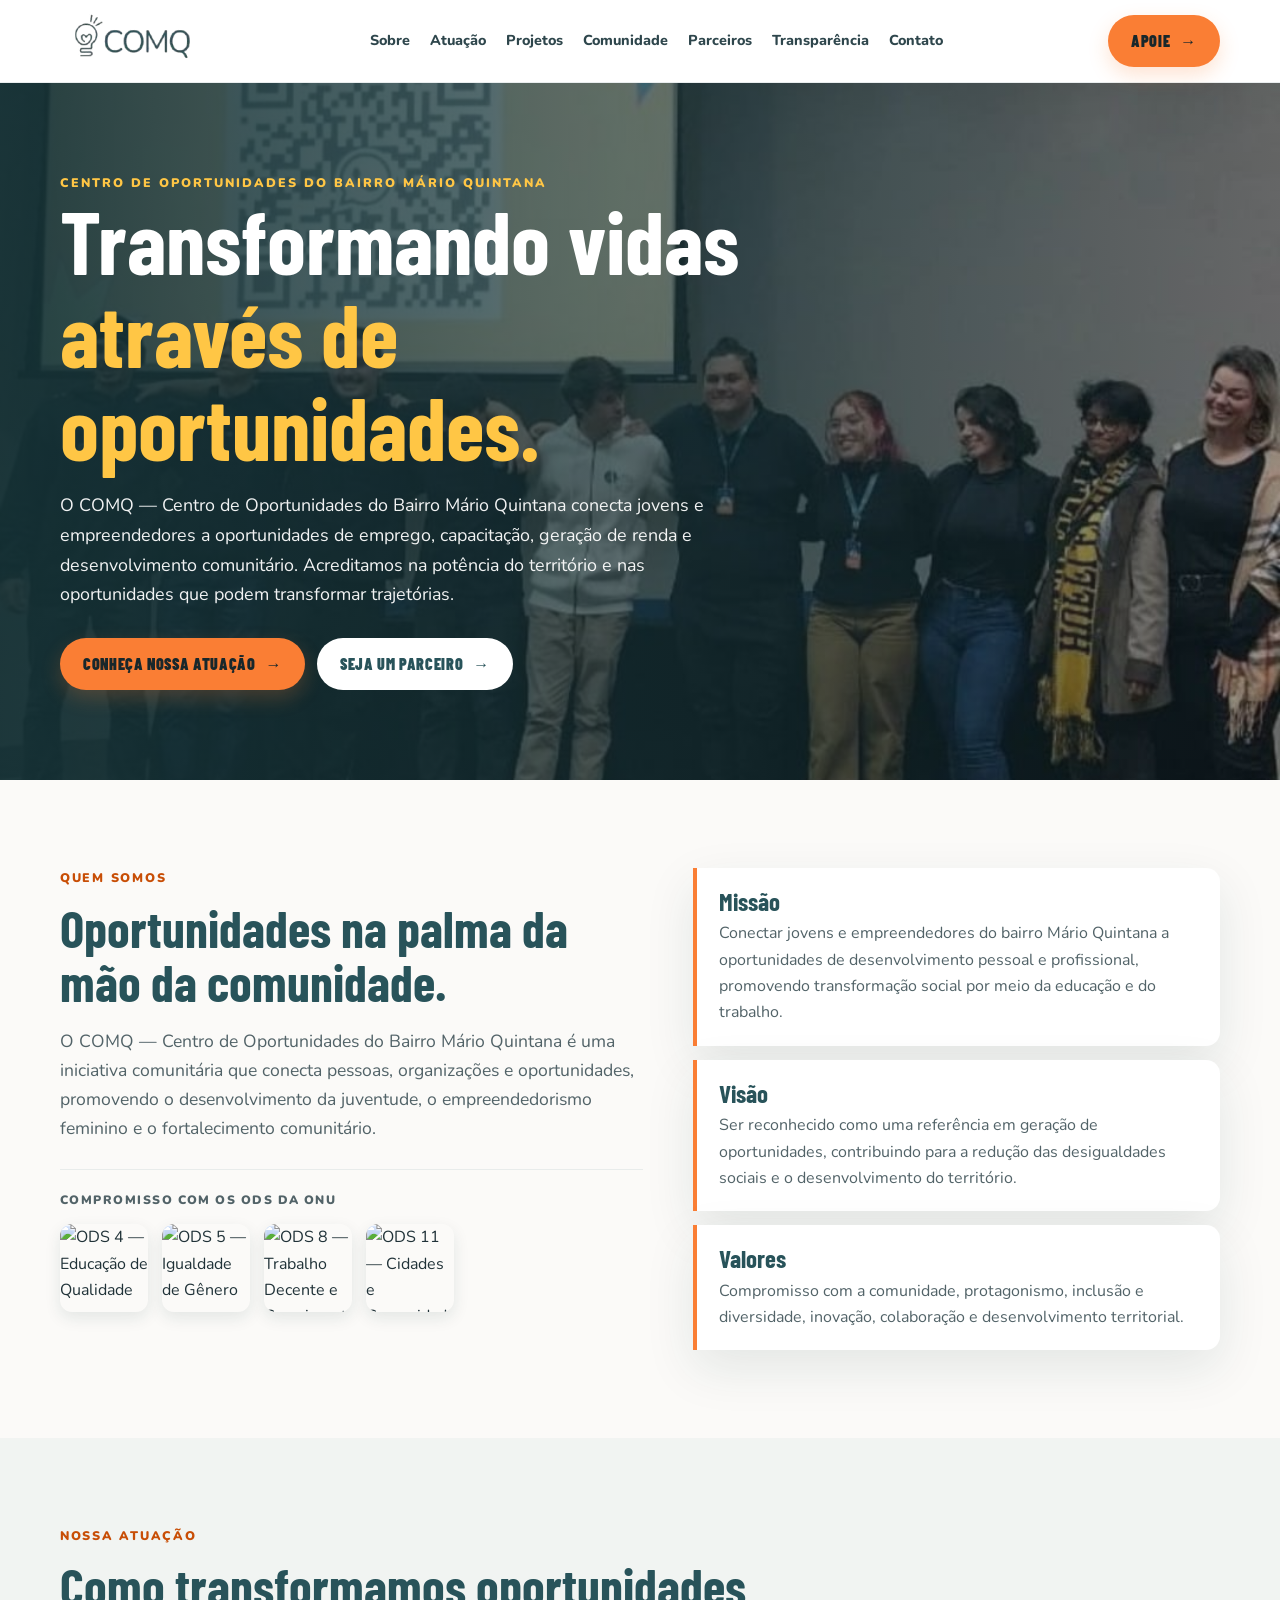
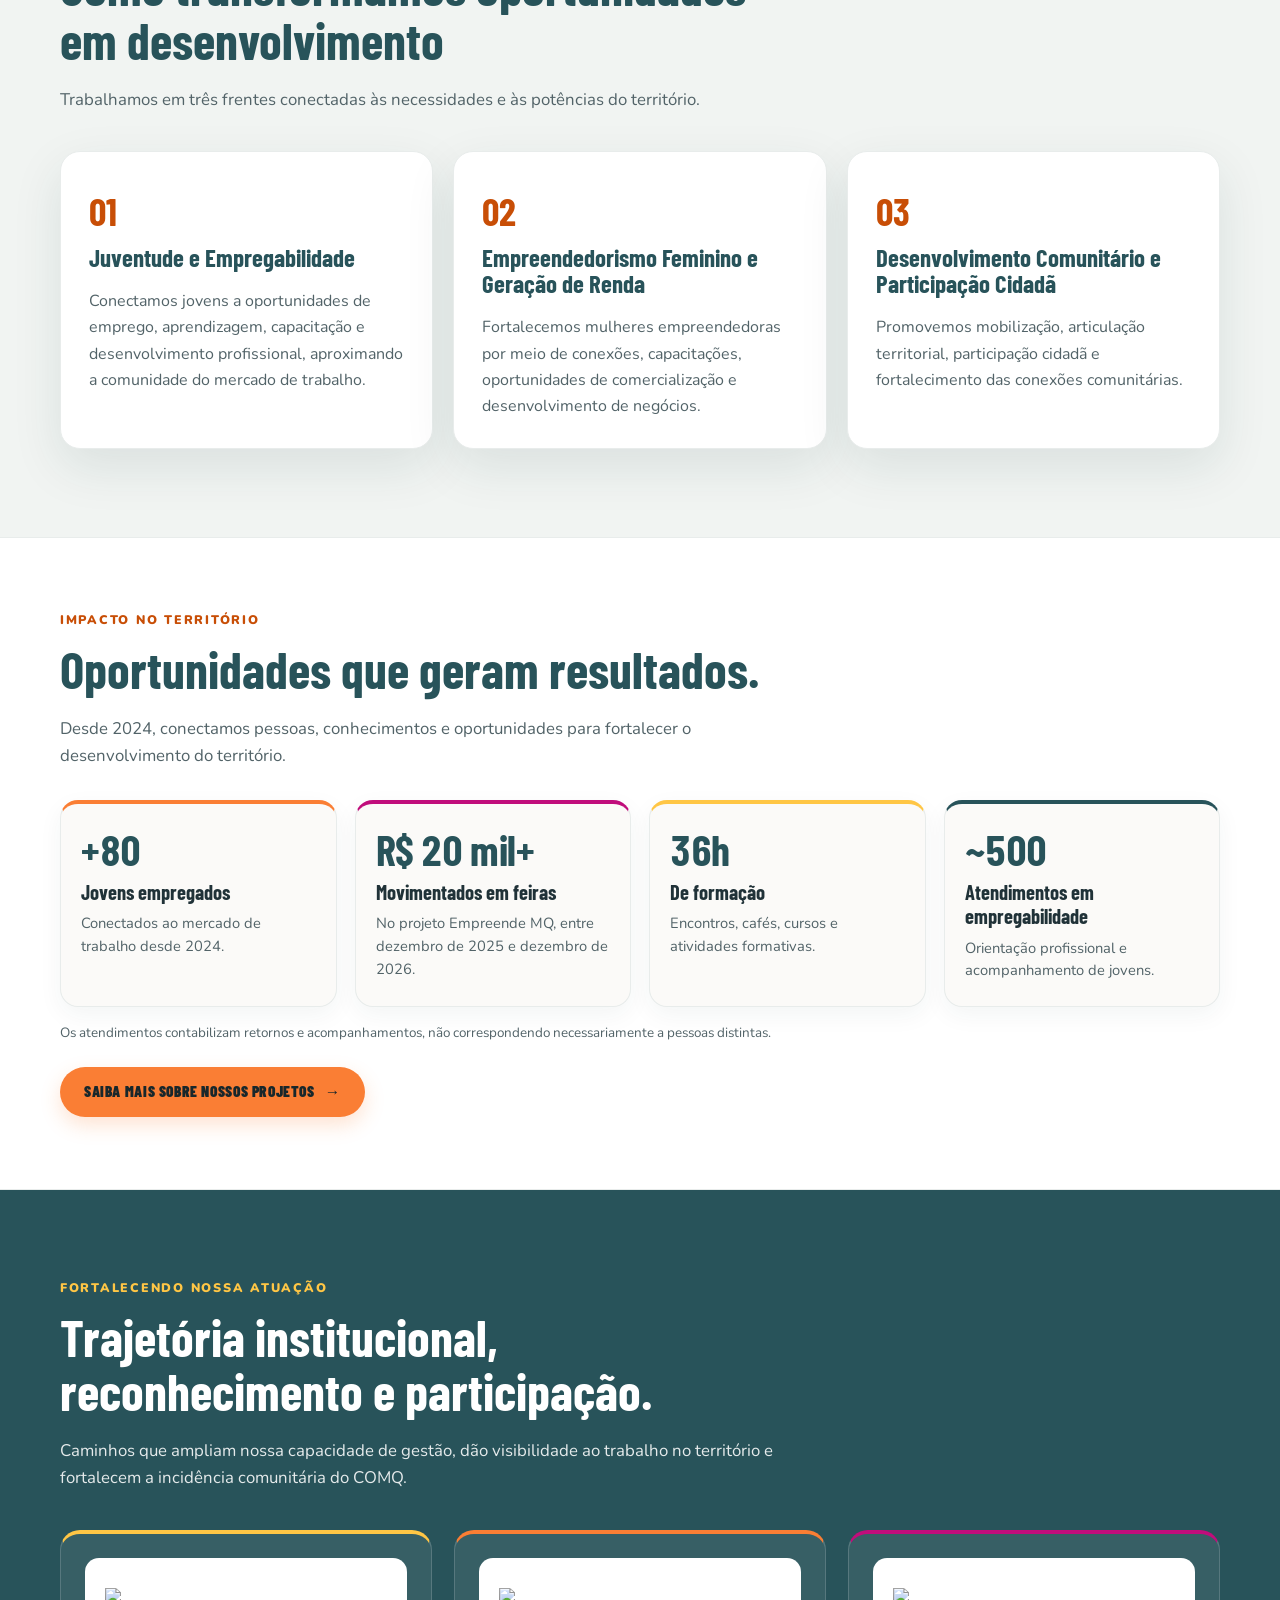
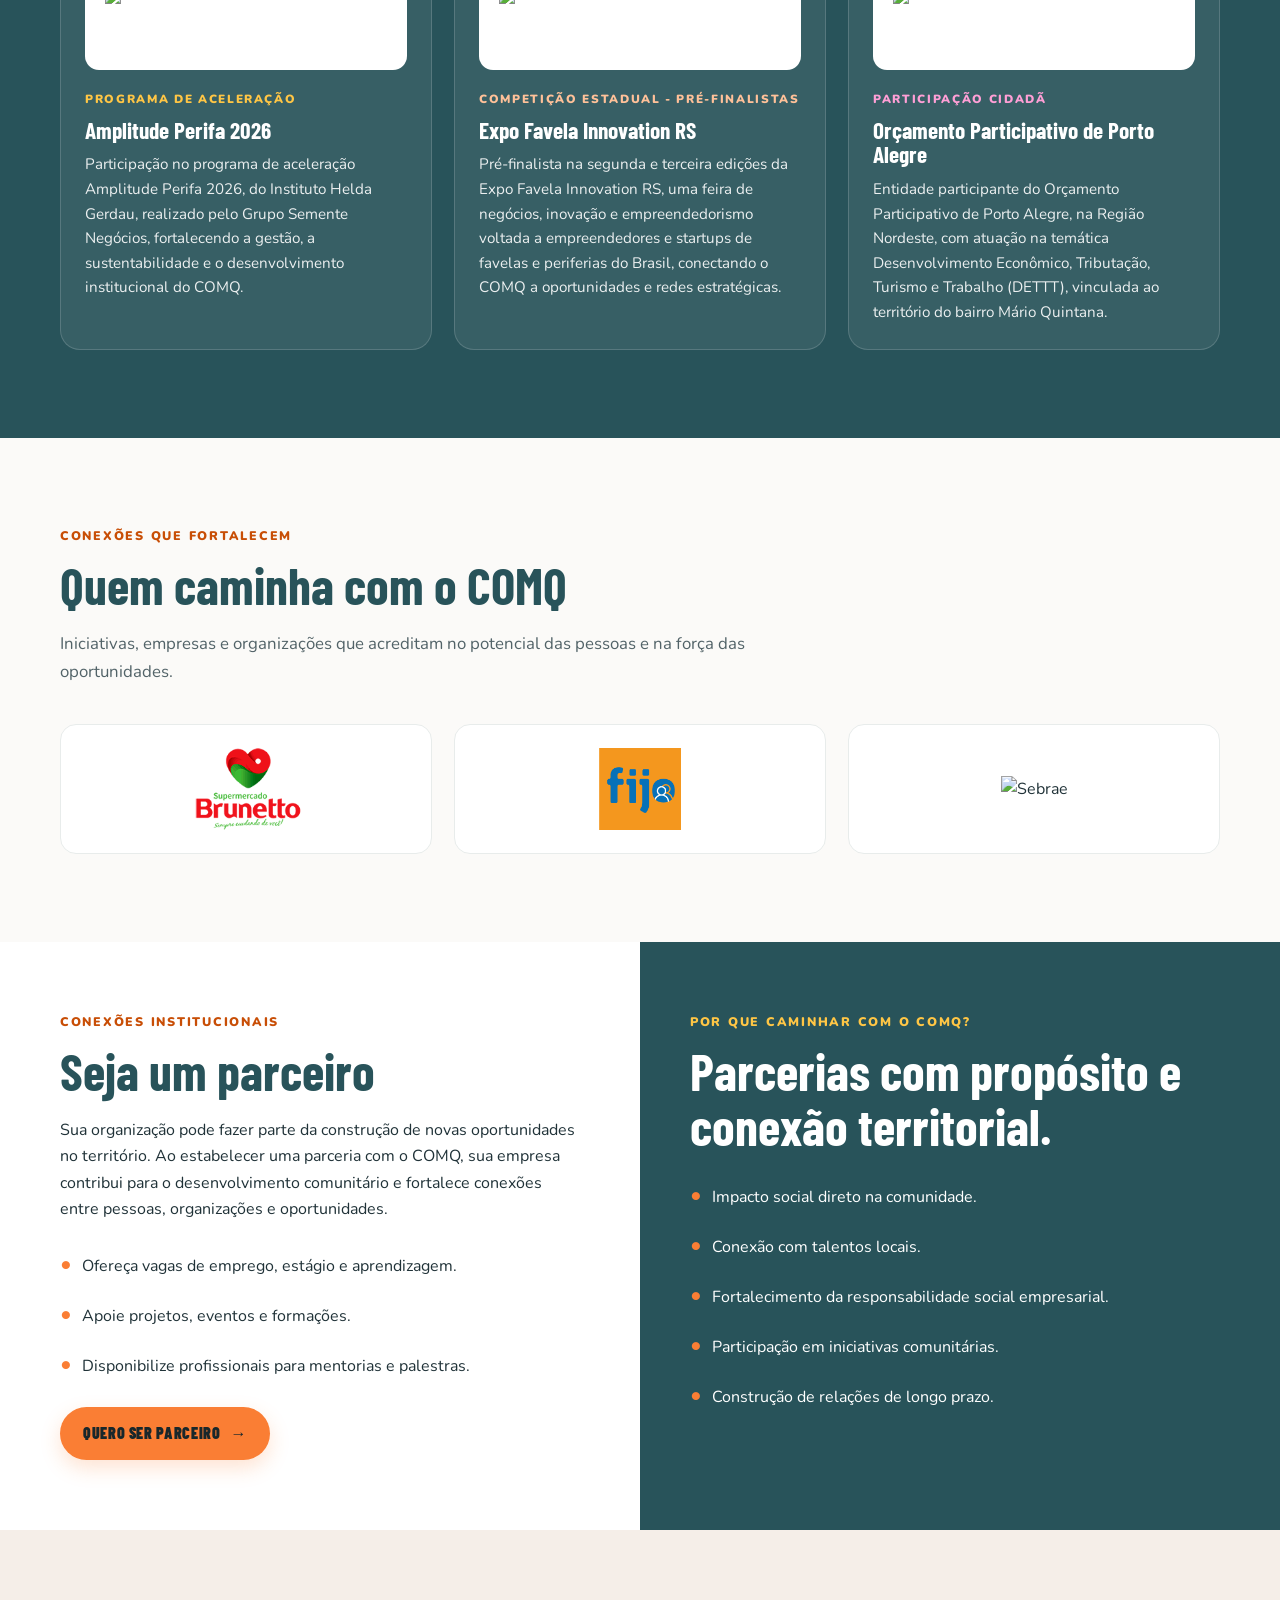
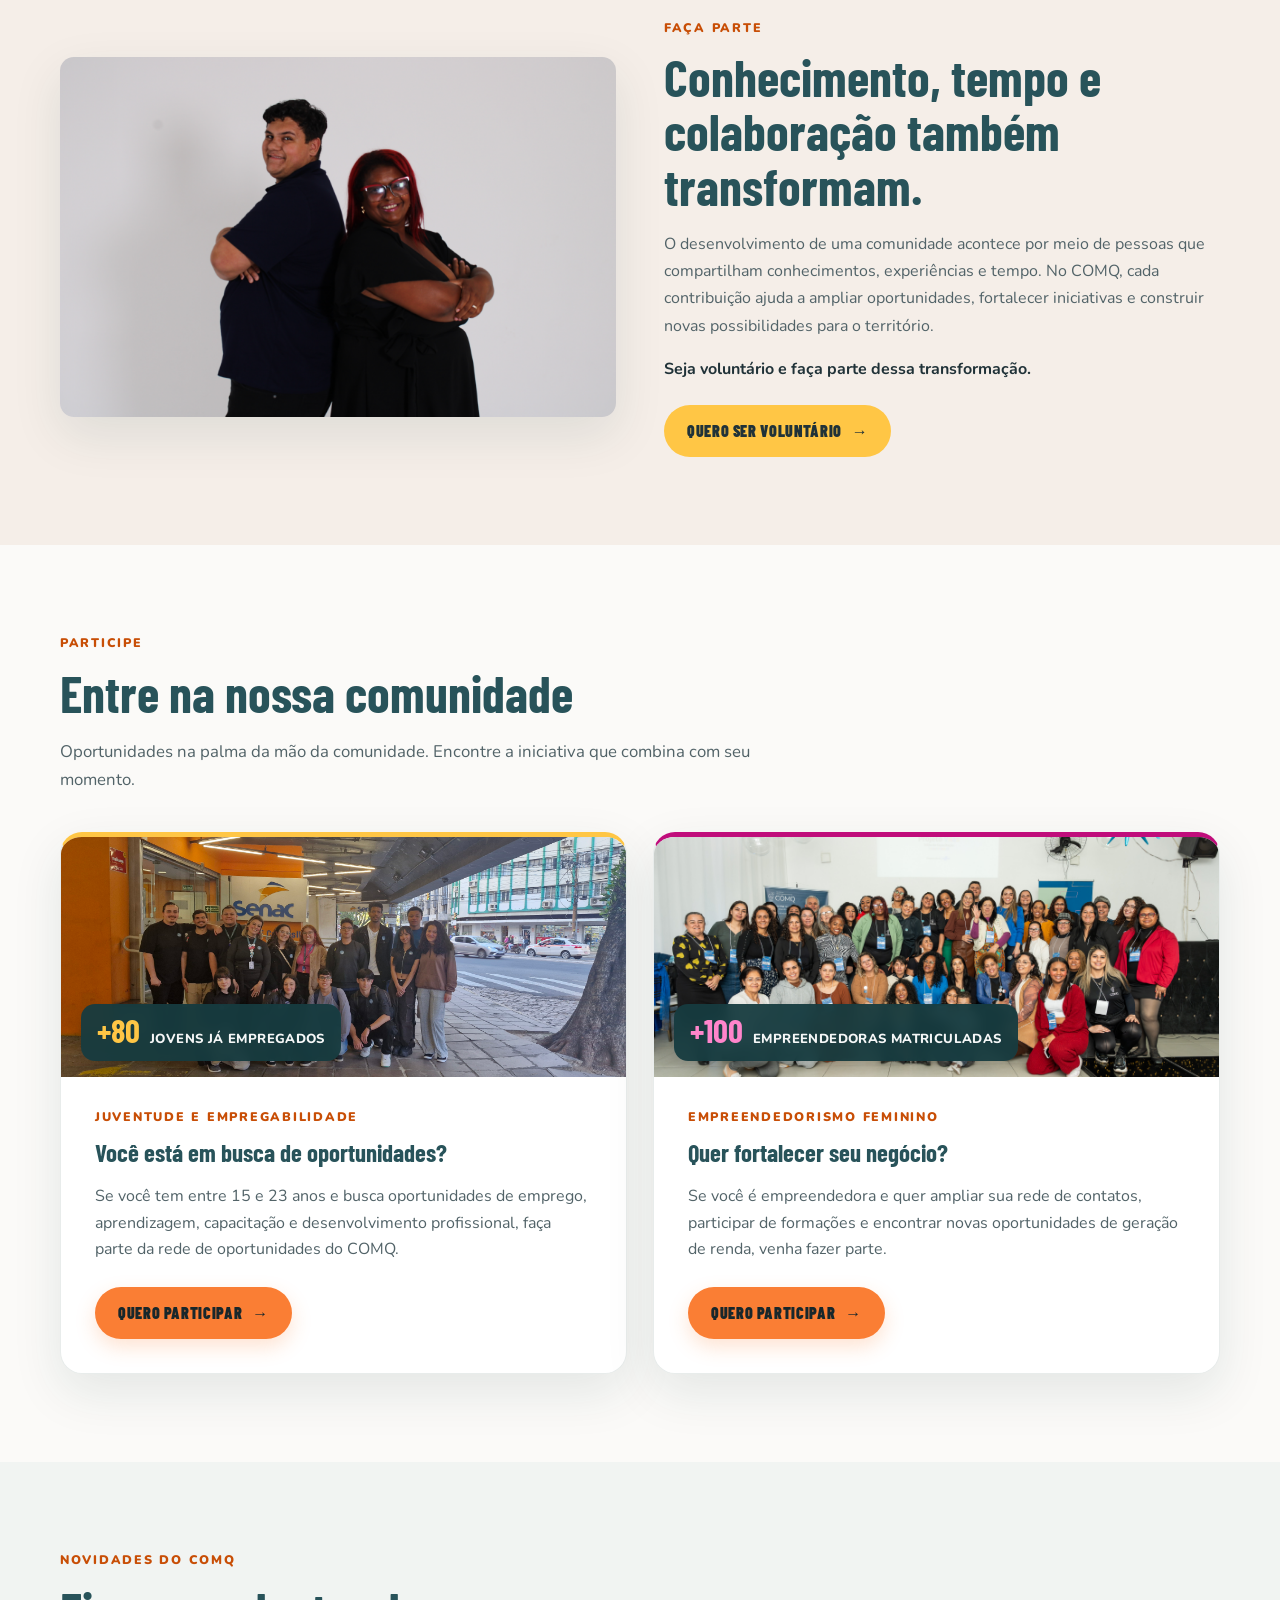
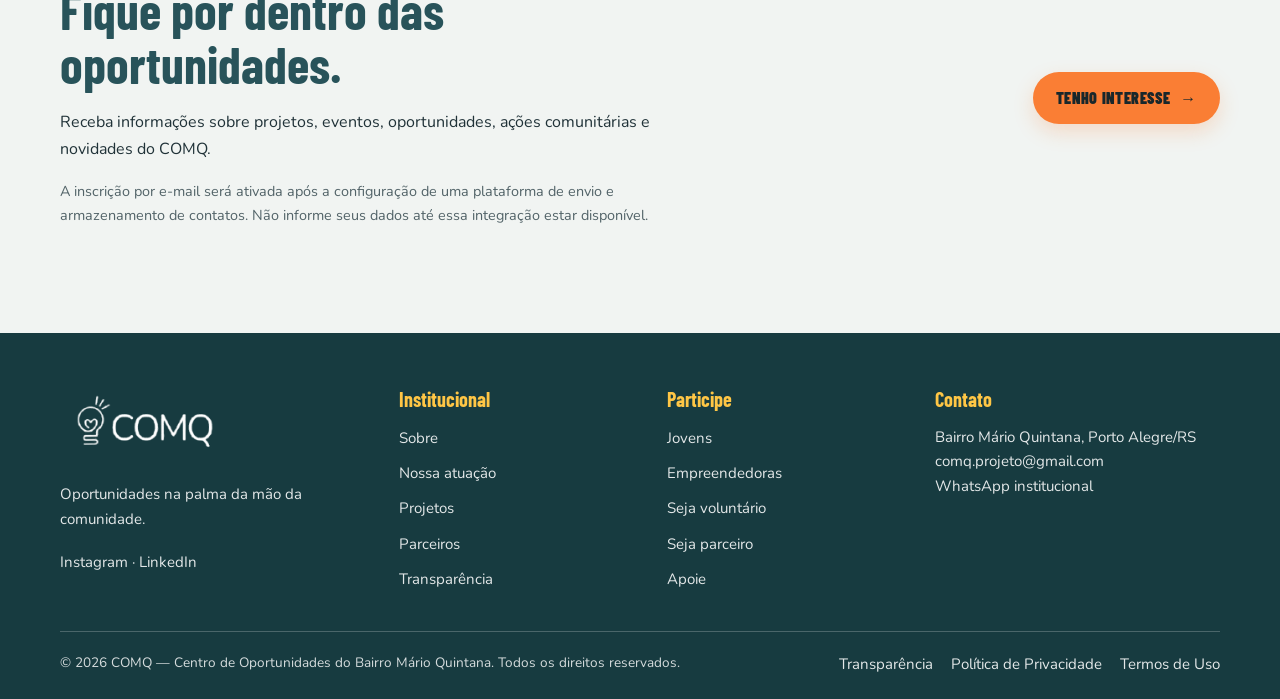
==== commit 211e2104: "Update index.html" ====
--- a/index.html
+++ b/index.html
@@ -4,14 +4,53 @@
 <meta charset="utf-8">
 <meta name="viewport" content="width=device-width, initial-scale=1">
 <title>COMQ — Centro de Oportunidades do Bairro Mário Quintana</title>
-<meta name="description" content="O COMQ conecta jovens e empreendedores do bairro Mário Quintana a oportunidades de emprego, capacitação, geração de renda e desenvolvimento comunitário.">
+<meta name="description" content="O COMQ conecta jovens e empreendedores do bairro Mário Quintana, em Porto Alegre/RS, a oportunidades de emprego, capacitação, geração de renda e desenvolvimento comunitário.">
+<meta name="robots" content="index, follow">
 <meta name="theme-color" content="#28535A">
+<link rel="canonical" href="https://comq.org.br/">
+
+<!-- Open Graph / Compartilhamento -->
+<meta property="og:type" content="website">
+<meta property="og:locale" content="pt_BR">
+<meta property="og:site_name" content="COMQ — Centro de Oportunidades do Bairro Mário Quintana">
+<meta property="og:title" content="COMQ — Centro de Oportunidades do Bairro Mário Quintana">
+<meta property="og:description" content="Conectamos jovens e empreendedores do bairro Mário Quintana a oportunidades de emprego, capacitação, geração de renda e desenvolvimento comunitário.">
+<meta property="og:image" content="./images/logo-comq.png">
+<meta name="twitter:card" content="summary_large_image">
+
 <link rel="preconnect" href="https://fonts.googleapis.com">
 <link rel="preconnect" href="https://fonts.gstatic.com" crossorigin>
 <link href="https://fonts.googleapis.com/css2?family=Barlow+Condensed:wght@500;600;700&family=Nunito:wght@400;600;700;800;900&display=swap" rel="stylesheet">
+
+<!-- Dados Estruturados Schema.org -->
+<script type="application/ld+json">
+{
+  "@context": "https://schema.org",
+  "@type": "NGO",
+  "name": "COMQ — Centro de Oportunidades do Bairro Mário Quintana",
+  "alternateName": "COMQ",
+  "description": "Iniciativa comunitária que conecta jovens e empreendedores do bairro Mário Quintana a oportunidades de emprego, capacitação, geração de renda e desenvolvimento comunitário.",
+  "areaServed": {
+    "@type": "Place",
+    "name": "Bairro Mário Quintana, Porto Alegre, RS, Brasil"
+  },
+  "address": {
+    "@type": "PostalAddress",
+    "addressLocality": "Porto Alegre",
+    "addressRegion": "RS",
+    "addressCountry": "BR"
+  },
+  "email": "comq.projeto@gmail.com",
+  "sameAs": [
+    "https://www.instagram.com/comq.projeto/",
+    "https://www.linkedin.com/company/comq-projeto/"
+  ]
+}
+</script>
+
 <style>
-:root{--petrol:#28535A;--pink:#C00D7B;--orange:#FA7E34;--yellow:#FFC645;--ink:#203238;--muted:#607176;--paper:#fbfaf8;--white:#fff;--line:#e8eceb;--shadow:0 18px 50px rgba(24,54,59,.10)}
-*{box-sizing:border-box}html{scroll-behavior:smooth;scroll-padding-top:90px}body{margin:0;font-family:'Nunito',sans-serif;color:var(--ink);background:var(--paper);line-height:1.65}img{max-width:100%;display:block}a{color:inherit}button,a{-webkit-tap-highlight-color:transparent}a:focus-visible,button:focus-visible,input:focus-visible{outline:3px solid var(--orange);outline-offset:3px}.skip-link{position:absolute;left:-9999px;top:8px;background:#fff;padding:12px;z-index:999}.skip-link:focus{left:8px}.container{width:min(1160px,calc(100% - 40px));margin:auto}.header{position:sticky;top:0;z-index:100;background:rgba(255,255,255,.96);backdrop-filter:blur(12px);border-bottom:1px solid rgba(40,83,90,.10)}.header-inner{height:82px;display:flex;align-items:center;justify-content:space-between;gap:20px}.logo{width:145px;height:auto;max-height:60px;object-fit:contain;flex-shrink:0}.nav{display:flex;align-items:center;gap:20px;flex-wrap:wrap}.nav a{text-decoration:none;font-size:.9rem;font-weight:800;color:#385258;white-space:nowrap}.nav a:hover{color:var(--orange)}.btn{display:inline-flex;align-items:center;justify-content:center;gap:10px;padding:13px 23px;border-radius:999px;text-decoration:none;font-weight:900;font-family:'Barlow Condensed',sans-serif;letter-spacing:.04em;text-transform:uppercase;transition:.2s;border:0;cursor:pointer}.btn:hover{transform:translateY(-2px)}.btn-primary{background:var(--orange);color:#fff;box-shadow:0 8px 20px rgba(250,126,52,.20)}.btn-light{background:#fff;color:var(--petrol)}.btn-yellow{background:var(--yellow);color:var(--ink)}.menu-toggle{display:none;background:none;border:0;color:var(--petrol);font-size:1.7rem}.hero{min-height:590px;display:flex;align-items:center;position:relative;isolation:isolate;color:#fff;background:var(--petrol);overflow:hidden}.hero:before{content:"";position:absolute;inset:0;background:linear-gradient(90deg,rgba(20,49,53,.90),rgba(20,49,53,.58) 58%,rgba(20,49,53,.25));z-index:-1}.hero-bg{position:absolute;inset:0;width:100%;height:100%;object-fit:cover;z-index:-2}.hero-content{max-width:720px;padding:90px 0}.eyebrow{font-size:.78rem;text-transform:uppercase;letter-spacing:.16em;font-weight:900;color:var(--yellow)}h1,h2,h3,.display{font-family:'Barlow Condensed',sans-serif;line-height:1.06;margin:0 0 18px}h1{font-size:clamp(3rem,7vw,5.5rem);max-width:750px}h1 span,.accent{color:var(--yellow)}h2{font-size:clamp(2.2rem,4vw,3.2rem);color:var(--petrol)}h3{font-size:1.55rem;color:var(--petrol)}p{margin:0 0 18px}.hero p{font-size:1.12rem;max-width:650px;color:rgba(255,255,255,.92)}.actions{display:flex;gap:12px;flex-wrap:wrap;margin-top:28px}.section{padding:88px 0}.section-intro{max-width:720px;margin-bottom:38px}.section-intro p{color:var(--muted);font-size:1.05rem}.kicker{color:var(--orange);font-size:.78rem;font-weight:900;text-transform:uppercase;letter-spacing:.14em;margin-bottom:12px}.grid-3{display:grid;grid-template-columns:repeat(3,1fr);gap:20px}.card{background:#fff;border:1px solid var(--line);border-radius:20px;padding:28px;box-shadow:var(--shadow)}.card p{color:var(--muted);margin-bottom:0}.card-number{font-family:'Barlow Condensed',sans-serif;color:var(--orange);font-size:2.4rem;font-weight:700}.about-grid{display:grid;grid-template-columns:1.05fr .95fr;gap:50px;align-items:start}.about-copy{font-size:1.1rem;color:var(--muted)}
+:root{--petrol:#28535A;--pink:#C00D7B;--orange:#FA7E34;--orange-text:#C84E06;--yellow:#FFC645;--ink:#203238;--muted:#526368;--paper:#fbfaf8;--white:#fff;--line:#e8eceb;--shadow:0 18px 50px rgba(24,54,59,.10)}
+*{box-sizing:border-box}html{scroll-behavior:smooth;scroll-padding-top:90px}body{margin:0;font-family:'Nunito',sans-serif;color:var(--ink);background:var(--paper);line-height:1.65}img{max-width:100%;display:block}a{color:inherit}button,a{-webkit-tap-highlight-color:transparent}a:focus-visible,button:focus-visible,input:focus-visible{outline:3px solid var(--orange);outline-offset:3px}.skip-link{position:absolute;left:-9999px;top:8px;background:#fff;color:var(--petrol);font-weight:800;border-radius:8px;box-shadow:var(--shadow);padding:12px 16px;z-index:999}.skip-link:focus{left:12px}.container{width:min(1160px,calc(100% - 40px));margin:auto}.header{position:sticky;top:0;z-index:100;background:rgba(255,255,255,.97);backdrop-filter:blur(12px);border-bottom:1px solid rgba(40,83,90,.10)}.header-inner{height:82px;display:flex;align-items:center;justify-content:space-between;gap:20px}.logo{width:145px;height:auto;max-height:60px;object-fit:contain;flex-shrink:0}.nav{display:flex;align-items:center;gap:20px;flex-wrap:wrap}.nav a{text-decoration:none;font-size:.9rem;font-weight:800;color:#2E464C;white-space:nowrap}.nav a:hover{color:var(--orange-text)}.btn{display:inline-flex;align-items:center;justify-content:center;gap:10px;padding:13px 23px;border-radius:999px;text-decoration:none;font-weight:900;font-family:'Barlow Condensed',sans-serif;letter-spacing:.04em;text-transform:uppercase;transition:.2s;border:0;cursor:pointer}.btn:hover{transform:translateY(-2px)}.btn-primary{background:var(--orange);color:#18272B;box-shadow:0 8px 20px rgba(250,126,52,.22)}.btn-light{background:#fff;color:var(--petrol)}.btn-yellow{background:var(--yellow);color:var(--ink)}.menu-toggle{display:none;background:none;border:0;color:var(--petrol);font-size:1.7rem;padding:8px;cursor:pointer}.hero{min-height:590px;display:flex;align-items:center;position:relative;isolation:isolate;color:#fff;background:var(--petrol);overflow:hidden}.hero:before{content:"";position:absolute;inset:0;background:linear-gradient(90deg,rgba(20,49,53,.92),rgba(20,49,53,.62) 58%,rgba(20,49,53,.28));z-index:-1}.hero-bg{position:absolute;inset:0;width:100%;height:100%;object-fit:cover;z-index:-2}.hero-content{max-width:720px;padding:90px 0}.eyebrow{font-size:.78rem;text-transform:uppercase;letter-spacing:.16em;font-weight:900;color:var(--yellow)}h1,h2,h3,.display{font-family:'Barlow Condensed',sans-serif;line-height:1.06;margin:0 0 18px}h1{font-size:clamp(3rem,7vw,5.5rem);max-width:750px}h1 span,.accent{color:var(--yellow)}h2{font-size:clamp(2.2rem,4vw,3.2rem);color:var(--petrol)}h3{font-size:1.55rem;color:var(--petrol)}p{margin:0 0 18px}.hero p{font-size:1.12rem;max-width:650px;color:rgba(255,255,255,.94)}.actions{display:flex;gap:12px;flex-wrap:wrap;margin-top:28px}.section{padding:88px 0}.section-intro{max-width:720px;margin-bottom:38px}.section-intro p{color:var(--muted);font-size:1.05rem}.kicker{color:var(--orange-text);font-size:.78rem;font-weight:900;text-transform:uppercase;letter-spacing:.14em;margin-bottom:12px}.grid-3{display:grid;grid-template-columns:repeat(3,1fr);gap:20px}.card{background:#fff;border:1px solid var(--line);border-radius:20px;padding:28px;box-shadow:var(--shadow)}.card p{color:var(--muted);margin-bottom:0}.card-number{font-family:'Barlow Condensed',sans-serif;color:var(--orange-text);font-size:2.4rem;font-weight:700}.about-grid{display:grid;grid-template-columns:1.05fr .95fr;gap:50px;align-items:start}.about-copy{font-size:1.1rem;color:var(--muted)}
 
 /* ODS na seção Quem Somos */
 .ods-block{margin-top:26px;padding-top:20px;border-top:1px solid var(--line)}
@@ -26,20 +65,20 @@
 .dark-section{background:var(--petrol);color:#fff}
 .dark-section .kicker{color:var(--yellow)}
 .dark-section h2{color:#fff}
-.dark-section .section-intro p{color:rgba(255,255,255,.82)}
+.dark-section .section-intro p{color:rgba(255,255,255,.88)}
 .milestones-grid{display:grid;grid-template-columns:repeat(3,minmax(0,1fr));gap:22px;align-items:stretch}
 .milestone-card{min-width:0;background:rgba(255,255,255,.07);border:1px solid rgba(255,255,255,.16);border-top:4px solid var(--yellow);border-radius:20px;padding:24px;display:flex;flex-direction:column}
 .milestone-card:nth-child(2){border-top-color:var(--orange)}
 .milestone-card:nth-child(3){border-top-color:var(--pink)}
 .milestone-logo-box{height:112px;background:#fff;border-radius:14px;padding:16px 20px;display:flex;align-items:center;justify-content:center;margin-bottom:20px}
-.milestone-logo-box img{max-height:76px;max-width:100%;width:auto;height:auto;object-fit:contain}
+.milestone-logo-box img{max-height:78px;max-width:100%;width:auto;height:auto;object-fit:contain}
 .milestone-category{font-size:.74rem;font-weight:900;text-transform:uppercase;letter-spacing:.14em;color:var(--yellow);margin-bottom:8px}
-.milestone-card:nth-child(2) .milestone-category{color:#ffaa73}
-.milestone-card:nth-child(3) .milestone-category{color:#ff85cb}
+.milestone-card:nth-child(2) .milestone-category{color:#ffc199}
+.milestone-card:nth-child(3) .milestone-category{color:#ff9fd6}
 .milestone-card h3{color:#fff;font-size:1.45rem;margin-bottom:10px}
-.milestone-card p{color:rgba(255,255,255,.86);font-size:.95rem;line-height:1.62;margin:0}
-
-.logos{display:grid;grid-template-columns:repeat(3,1fr);gap:22px;align-items:center}.logo-tile{height:130px;display:flex;align-items:center;justify-content:center;padding:20px;background:#fff;border:1px solid var(--line);border-radius:16px;overflow:hidden}.logo-tile img{max-height:82px;max-width:100%;object-fit:contain;filter:none;transition:transform .25s ease}.logo-tile:hover img,.logo-tile:focus-within img{transform:scale(1.05)}.split{display:grid;grid-template-columns:1fr 1fr;min-height:390px}.split-panel{padding:70px max(40px,calc((100vw - 1160px)/2));background:#fff}.split-panel.dark{background:var(--petrol);color:#fff;padding-left:50px;padding-right:max(40px,calc((100vw - 1160px)/2))}.split-panel.dark h2{color:#fff}.split-panel.dark p{color:rgba(255,255,255,.82)}.benefits{padding:0;list-style:none;display:grid;gap:13px;margin:24px 0}.benefits li:before{content:"•";color:var(--orange);font-size:1.4rem;font-weight:900;margin-right:10px}
+.milestone-card p{color:rgba(255,255,255,.90);font-size:.95rem;line-height:1.62;margin:0}
+
+.logos{display:grid;grid-template-columns:repeat(3,1fr);gap:22px;align-items:center}.logo-tile{height:130px;display:flex;align-items:center;justify-content:center;padding:20px;background:#fff;border:1px solid var(--line);border-radius:16px;overflow:hidden}.logo-tile img{max-height:82px;max-width:100%;object-fit:contain;filter:none;transition:transform .25s ease}.logo-tile:hover img,.logo-tile:focus-within img{transform:scale(1.05)}.split{display:grid;grid-template-columns:1fr 1fr;min-height:390px}.split-panel{padding:70px max(40px,calc((100vw - 1160px)/2));background:#fff}.split-panel.dark{background:var(--petrol);color:#fff;padding-left:50px;padding-right:max(40px,calc((100vw - 1160px)/2))}.split-panel.dark .kicker{color:var(--yellow)}.split-panel.dark h2{color:#fff}.split-panel.dark p{color:rgba(255,255,255,.88)}.benefits{padding:0;list-style:none;display:grid;gap:13px;margin:24px 0}.benefits li:before{content:"•";color:var(--orange);font-size:1.4rem;font-weight:900;margin-right:10px}
 
 /* Seção Resultados */
 .results-band{background:#fff;border-top:1px solid var(--line);border-bottom:1px solid var(--line);padding:72px 0}
@@ -52,7 +91,7 @@
 .result-value{font-family:'Barlow Condensed',sans-serif;font-size:clamp(2.35rem,3.3vw,2.95rem);line-height:1;font-weight:700;letter-spacing:-.01em;color:var(--petrol);margin-bottom:10px;white-space:nowrap;font-variant-numeric:tabular-nums}
 .result-label{font-family:'Barlow Condensed',sans-serif;font-size:1.28rem;line-height:1.18;font-weight:700;color:var(--ink);margin:0 0 8px}
 .result-desc{color:var(--muted);font-size:.92rem;line-height:1.55;margin:0}
-.results-footnote{margin:16px 0 0;font-size:.82rem;line-height:1.5;color:var(--muted)}
+.results-footnote{margin:16px 0 0;font-size:.84rem;line-height:1.5;color:var(--muted)}
 .results-cta{margin-top:24px;display:flex;justify-content:flex-start}
 .results-cta .btn{padding:12px 24px;font-size:.96rem}
 
@@ -75,249 +114,395 @@
 .community-media{position:relative;height:240px;overflow:hidden;background:#e8eceb}
 .community-media img{width:100%;height:100%;object-fit:cover;object-position:center;transition:transform .35s ease}
 .community-card:hover .community-media img{transform:scale(1.03)}
-.community-stat{position:absolute;left:20px;bottom:16px;display:inline-flex;align-items:baseline;gap:10px;padding:10px 16px;border-radius:14px;background:rgba(23,59,64,.94);color:#fff;backdrop-filter:blur(6px);box-shadow:0 8px 24px rgba(0,0,0,.22)}
+.community-stat{position:absolute;left:20px;bottom:16px;display:inline-flex;align-items:baseline;gap:10px;padding:10px 16px;border-radius:14px;background:rgba(23,59,64,.95);color:#fff;backdrop-filter:blur(6px);box-shadow:0 8px 24px rgba(0,0,0,.22)}
 .community-stat strong{font-family:'Barlow Condensed',sans-serif;font-size:2.05rem;line-height:1;font-weight:700;color:var(--yellow)}
-.community-card:nth-child(2) .community-stat strong{color:#ff7ac6}
-.community-stat span{font-size:.82rem;font-weight:800;letter-spacing:.03em;text-transform:uppercase;color:rgba(255,255,255,.94)}
+.community-card:nth-child(2) .community-stat strong{color:#ff85cb}
+.community-stat span{font-size:.82rem;font-weight:800;letter-spacing:.03em;text-transform:uppercase;color:rgba(255,255,255,.96)}
 .community-body{padding:30px 34px 34px;display:flex;flex-direction:column;flex:1}
 .community-body p{color:var(--muted);margin-bottom:24px}
 .community-body .btn{margin-top:auto;align-self:flex-start}
 
-.newsletter{background:#f1f4f2}.newsletter-inner{display:flex;justify-content:space-between;align-items:center;gap:30px}.newsletter-inner>div{max-width:620px}.newsletter-note{font-size:.9rem;color:var(--muted)}.footer{background:#173b40;color:#fff;padding:56px 0 22px}.footer-grid{display:grid;grid-template-columns:1.3fr 1fr 1fr 1.2fr;gap:30px}.footer-logo{width:170px;max-height:75px;object-fit:contain;object-position:left;margin-bottom:18px;filter:brightness(0) invert(1)}.footer h3{font-size:1.25rem;color:var(--yellow);margin-bottom:14px}.footer p,.footer a,.footer address{color:rgba(255,255,255,.8);font-style:normal;font-size:.94rem}.footer ul{list-style:none;padding:0;margin:0;display:grid;gap:9px}.footer a{text-decoration:none}.footer a:hover{text-decoration:underline;color:#fff}.footer-bottom{display:flex;justify-content:space-between;gap:20px;border-top:1px solid rgba(255,255,255,.18);margin-top:38px;padding-top:20px;font-size:.85rem;color:rgba(255,255,255,.7)}.footer-bottom-links{display:flex;gap:18px;flex-wrap:wrap}.page-hero{background:var(--petrol);color:#fff;padding:85px 0}.page-hero h1{font-size:clamp(2.8rem,6vw,4.5rem)}.page-hero p{max-width:700px;color:rgba(255,255,255,.85);font-size:1.08rem}.document-list{display:grid;gap:16px;max-width:850px}.document-item{display:flex;align-items:center;justify-content:space-between;gap:20px;padding:24px;background:#fff;border:1px solid var(--line);border-radius:16px}.document-item h3{font-size:1.35rem;margin:0}.status{white-space:nowrap;background:#fff4dc;color:#765400;padding:6px 12px;border-radius:999px;font-size:.75rem;font-weight:900;text-transform:uppercase;letter-spacing:.06em}.construction{padding:30px;background:#fff7ed;border:1px solid #f6d6bd;border-radius:18px;max-width:700px;color:#65452f}.construction strong{display:block;font-family:'Barlow Condensed',sans-serif;font-size:1.5rem;margin-bottom:6px}.mobile-menu{display:none}
+.newsletter{background:#f1f4f2}.newsletter-inner{display:flex;justify-content:space-between;align-items:center;gap:30px}.newsletter-inner>div{max-width:620px}.newsletter-note{font-size:.9rem;color:var(--muted)}.footer{background:#173b40;color:#fff;padding:56px 0 22px}.footer-grid{display:grid;grid-template-columns:1.3fr 1fr 1fr 1.2fr;gap:30px}.footer-logo{width:170px;max-height:75px;object-fit:contain;object-position:left;margin-bottom:18px;filter:brightness(0) invert(1)}.footer h3{font-size:1.25rem;color:var(--yellow);margin-bottom:14px}.footer p,.footer a,.footer address{color:rgba(255,255,255,.88);font-style:normal;font-size:.94rem}.footer ul{list-style:none;padding:0;margin:0;display:grid;gap:9px}.footer a{text-decoration:none}.footer a:hover{text-decoration:underline;color:#fff}.footer-bottom{display:flex;justify-content:space-between;gap:20px;border-top:1px solid rgba(255,255,255,.22);margin-top:38px;padding-top:20px;font-size:.85rem;color:rgba(255,255,255,.82)}.footer-bottom-links{display:flex;gap:18px;flex-wrap:wrap}
 @media(max-width:1020px){.nav{gap:14px}.nav a{font-size:.85rem}.results-grid{grid-template-columns:repeat(2,minmax(0,1fr))}}
 @media(max-width:900px){.nav{gap:12px}.footer-grid{grid-template-columns:1fr 1fr}.about-grid,.volunteer-inner,.milestones-grid{grid-template-columns:1fr}.volunteer-content{max-width:100%}.split-panel,.split-panel.dark{padding:55px 30px}}
-@media(max-width:780px){.container{width:min(100% - 32px,1160px)}.header-inner{height:72px}.logo{width:125px}.menu-toggle{display:block}.nav{display:none;position:absolute;top:72px;left:0;right:0;background:#fff;padding:18px 24px 24px;box-shadow:var(--shadow);flex-direction:column;align-items:stretch;gap:6px}.nav.open{display:flex}.nav a{padding:8px 0;font-size:1rem}.header .btn{padding:10px 14px;font-size:.85rem}.hero{min-height:590px}.hero-content{padding:75px 0}.section{padding:65px 0}.results-band{padding:54px 0}.ods-list{gap:10px}.ods-list img{width:72px;height:72px}.grid-3,.community-grid,.logos{grid-template-columns:1fr}.milestone-card{padding:22px}.milestone-logo-box{height:100px}.results-grid{grid-template-columns:repeat(2,minmax(0,1fr));gap:12px}.result-card{padding:20px 16px}.result-value{font-size:2.15rem}.result-label{font-size:1.15rem}.result-desc{font-size:.88rem}.split{grid-template-columns:1fr}.split-panel,.split-panel.dark{padding:48px 24px}.volunteer-inner{gap:24px}.volunteer-image img{height:250px}.community-media{height:210px}.community-body{padding:24px}.community-body .btn{width:100%}.newsletter-inner{align-items:flex-start;flex-direction:column}.footer-grid{grid-template-columns:1fr}.footer-bottom{flex-direction:column}.document-item{align-items:flex-start;flex-direction:column}.actions .btn,.volunteer-content .btn,.results-cta .btn{width:100%}}
+@media(max-width:780px){.container{width:min(100% - 32px,1160px)}.header-inner{height:72px}.logo{width:125px}.menu-toggle{display:block}.nav{display:none;position:absolute;top:72px;left:0;right:0;background:#fff;padding:18px 24px 24px;box-shadow:var(--shadow);flex-direction:column;align-items:stretch;gap:6px}.nav.open{display:flex}.nav a{padding:8px 0;font-size:1rem}.header .btn{padding:10px 14px;font-size:.85rem}.hero{min-height:590px}.hero-content{padding:75px 0}.section{padding:65px 0}.results-band{padding:54px 0}.ods-list{gap:10px}.ods-list img{width:72px;height:72px}.grid-3,.community-grid,.logos{grid-template-columns:1fr}.milestone-card{padding:22px}.milestone-logo-box{height:100px}.results-grid{grid-template-columns:repeat(2,minmax(0,1fr));gap:12px}.result-card{padding:20px 16px}.result-value{font-size:2.15rem}.result-label{font-size:1.15rem}.result-desc{font-size:.88rem}.split{grid-template-columns:1fr}.split-panel,.split-panel.dark{padding:48px 24px}.volunteer-inner{gap:24px}.volunteer-image img{height:250px}.community-media{height:210px}.community-body{padding:24px}.community-body .btn{width:100%}.newsletter-inner{align-items:flex-start;flex-direction:column}.footer-grid{grid-template-columns:1fr}.footer-bottom{flex-direction:column}.actions .btn,.volunteer-content .btn,.results-cta .btn{width:100%}}
 @media(max-width:400px){.results-grid{grid-template-columns:minmax(0,1fr)}}
 @media(prefers-reduced-motion:reduce){html{scroll-behavior:auto}*,*:before,*:after{transition:none!important;animation:none!important}}
 </style>
 </head>
-<body><a class="skip-link" href="#conteudo">Pular para o conteúdo</a>
-<header class="header"><div class="container header-inner">
-<a href="index.html" aria-label="Página inicial do COMQ"><img class="logo" src="./images/logo-comq.png" alt="COMQ — Centro de Oportunidades do Bairro Mário Quintana"></a>
-<button class="menu-toggle" aria-label="Abrir menu" aria-expanded="false" aria-controls="site-nav">☰</button>
-<nav class="nav" id="site-nav" aria-label="Navegação principal">
-<a href="index.html#sobre">Sobre</a>
-<a href="index.html#atuacao">Atuação</a>
-<a href="projetos.html">Projetos</a>
-<a href="index.html#comunidade">Comunidade</a>
-<a href="index.html#parceiros">Parceiros</a>
-<a href="transparencia.html">Transparência</a>
-<a href="index.html#contato">Contato</a>
-</nav><a class="btn btn-primary" href="apoie.html">Apoie <span aria-hidden="true">→</span></a>
-</div></header><main id="conteudo">
-<section class="hero">
-<img class="hero-bg" src="./images/Capa_alternativa_1%20(1).jpeg" alt="" aria-hidden="true">
-<div class="container"><div class="hero-content"><div class="eyebrow">Centro de Oportunidades do Bairro Mário Quintana</div>
-<h1>Transformando vidas <span>através de oportunidades.</span></h1>
-<p>O COMQ — Centro de Oportunidades do Bairro Mário Quintana conecta jovens e empreendedores a oportunidades de emprego, capacitação, geração de renda e desenvolvimento comunitário. Acreditamos na potência do território e nas oportunidades que podem transformar trajetórias.</p>
-<div class="actions"><a class="btn btn-primary" href="#atuacao">Conheça nossa atuação <span aria-hidden="true">→</span></a><a class="btn btn-light" href="#parceria">Seja um parceiro <span aria-hidden="true">→</span></a></div></div></div>
-</section>
-
-<section class="section" id="sobre">
-  <div class="container about-grid">
-    <div>
-      <div class="kicker">Quem somos</div>
-      <h2>Oportunidades na palma da mão da comunidade.</h2>
-      <p class="about-copy">O COMQ — Centro de Oportunidades do Bairro Mário Quintana é uma iniciativa comunitária que conecta pessoas, organizações e oportunidades, promovendo o desenvolvimento da juventude, o empreendedorismo feminino e o fortalecimento comunitário.</p>
-      <div class="ods-block">
-        <div class="ods-label">Compromisso com os ODS da ONU</div>
-        <div class="ods-list">
-          <img src="https://www.un.org/sites/un2.un.org/files/sdg-icon-pt-04-2-01.png" alt="ODS 4 — Educação de Qualidade" title="ODS 4 — Educação de Qualidade" loading="lazy">
-          <img src="https://www.atlasodsamazonas.ufam.edu.br/images/SDG-icon-PT-05.jpg" alt="ODS 5 — Igualdade de Gênero" title="ODS 5 — Igualdade de Gênero" loading="lazy">
-          <img src="https://cbae.ufrj.br/wp-content/uploads/2025/02/SDG-8-e1740418351744.jpg" alt="ODS 8 — Trabalho Decente e Crescimento Econômico" title="ODS 8 — Trabalho Decente e Crescimento Econômico" loading="lazy">
-          <img src="https://encrypted-tbn0.gstatic.com/images?q=tbn:ANd9GcRK-_YLMc9kQvUCHC38yHEwBAt3cOos_kxHoShfwtVSvcGz8hfpQiwtli6a&s=10" alt="ODS 11 — Cidades e Comunidades Sustentáveis" title="ODS 11 — Cidades e Comunidades Sustentáveis" loading="lazy">
+<body>
+<a class="skip-link" href="#conteudo">Pular para o conteúdo principal</a>
+
+<header class="header">
+  <div class="container header-inner">
+    <a href="index.html" aria-label="Página inicial do COMQ">
+      <img class="logo" src="./images/logo-comq.png" alt="COMQ — Centro de Oportunidades do Bairro Mário Quintana" width="145" height="60">
+    </a>
+    <button class="menu-toggle" type="button" aria-label="Abrir menu de navegação" aria-expanded="false" aria-controls="site-nav">☰</button>
+    <nav class="nav" id="site-nav" aria-label="Navegação principal">
+      <a href="index.html#sobre">Sobre</a>
+      <a href="index.html#atuacao">Atuação</a>
+      <a href="projetos.html">Projetos</a>
+      <a href="index.html#comunidade">Comunidade</a>
+      <a href="index.html#parceiros">Parceiros</a>
+      <a href="transparencia.html">Transparência</a>
+      <a href="index.html#contato">Contato</a>
+    </nav>
+    <a class="btn btn-primary" href="apoie.html">Apoie <span aria-hidden="true">→</span></a>
+  </div>
+</header>
+
+<main id="conteudo">
+  <section class="hero" aria-labelledby="hero-titulo">
+    <img class="hero-bg" src="./images/Capa_alternativa_1%20(1).jpeg" alt="" aria-hidden="true" fetchpriority="high">
+    <div class="container">
+      <div class="hero-content">
+        <div class="eyebrow">Centro de Oportunidades do Bairro Mário Quintana</div>
+        <h1 id="hero-titulo">Transformando vidas <span>através de oportunidades.</span></h1>
+        <p>O COMQ — Centro de Oportunidades do Bairro Mário Quintana conecta jovens e empreendedores a oportunidades de emprego, capacitação, geração de renda e desenvolvimento comunitário. Acreditamos na potência do território e nas oportunidades que podem transformar trajetórias.</p>
+        <div class="actions">
+          <a class="btn btn-primary" href="#atuacao">Conheça nossa atuação <span aria-hidden="true">→</span></a>
+          <a class="btn btn-light" href="#parceria">Seja um parceiro <span aria-hidden="true">→</span></a>
         </div>
       </div>
     </div>
-    <div class="pillars">
-      <article class="pillar"><h3>Missão</h3><p>Conectar jovens e empreendedores do bairro Mário Quintana a oportunidades de desenvolvimento pessoal e profissional, promovendo transformação social por meio da educação e do trabalho.</p></article>
-      <article class="pillar"><h3>Visão</h3><p>Ser reconhecido como uma referência em geração de oportunidades, contribuindo para a redução das desigualdades sociais e o desenvolvimento do território.</p></article>
-      <article class="pillar"><h3>Valores</h3><p>Compromisso com a comunidade, protagonismo, inclusão e diversidade, inovação, colaboração e desenvolvimento territorial.</p></article>
+  </section>
+
+  <section class="section" id="sobre" aria-labelledby="sobre-titulo">
+    <div class="container about-grid">
+      <div>
+        <div class="kicker">Quem somos</div>
+        <h2 id="sobre-titulo">Oportunidades na palma da mão da comunidade.</h2>
+        <p class="about-copy">O COMQ — Centro de Oportunidades do Bairro Mário Quintana é uma iniciativa comunitária que conecta pessoas, organizações e oportunidades, promovendo o desenvolvimento da juventude, o empreendedorismo feminino e o fortalecimento comunitário.</p>
+        <div class="ods-block">
+          <div class="ods-label">Compromisso com os ODS da ONU</div>
+          <div class="ods-list">
+            <img src="https://www.un.org/sites/un2.un.org/files/sdg-icon-pt-04-2-01.png" alt="ODS 4 — Educação de Qualidade" title="ODS 4 — Educação de Qualidade" width="88" height="88" loading="lazy" referrerpolicy="no-referrer">
+            <img src="https://www.atlasodsamazonas.ufam.edu.br/images/SDG-icon-PT-05.jpg" alt="ODS 5 — Igualdade de Gênero" title="ODS 5 — Igualdade de Gênero" width="88" height="88" loading="lazy" referrerpolicy="no-referrer">
+            <img src="https://cbae.ufrj.br/wp-content/uploads/2025/02/SDG-8-e1740418351744.jpg" alt="ODS 8 — Trabalho Decente e Crescimento Econômico" title="ODS 8 — Trabalho Decente e Crescimento Econômico" width="88" height="88" loading="lazy" referrerpolicy="no-referrer">
+            <img src="https://encrypted-tbn0.gstatic.com/images?q=tbn:ANd9GcRK-_YLMc9kQvUCHC38yHEwBAt3cOos_kxHoShfwtVSvcGz8hfpQiwtli6a&s=10" alt="ODS 11 — Cidades e Comunidades Sustentáveis" title="ODS 11 — Cidades e Comunidades Sustentáveis" width="88" height="88" loading="lazy" referrerpolicy="no-referrer">
+          </div>
+        </div>
+      </div>
+      <div class="pillars">
+        <article class="pillar">
+          <h3>Missão</h3>
+          <p>Conectar jovens e empreendedores do bairro Mário Quintana a oportunidades de desenvolvimento pessoal e profissional, promovendo transformação social por meio da educação e do trabalho.</p>
+        </article>
+        <article class="pillar">
+          <h3>Visão</h3>
+          <p>Ser reconhecido como uma referência em geração de oportunidades, contribuindo para a redução das desigualdades sociais e o desenvolvimento do território.</p>
+        </article>
+        <article class="pillar">
+          <h3>Valores</h3>
+          <p>Compromisso com a comunidade, protagonismo, inclusão e diversidade, inovação, colaboração e desenvolvimento territorial.</p>
+        </article>
+      </div>
+    </div>
+  </section>
+
+  <section class="section" id="atuacao" style="background:#f1f4f2" aria-labelledby="atuacao-titulo">
+    <div class="container">
+      <div class="section-intro">
+        <div class="kicker">Nossa atuação</div>
+        <h2 id="atuacao-titulo">Como transformamos oportunidades em desenvolvimento</h2>
+        <p>Trabalhamos em três frentes conectadas às necessidades e às potências do território.</p>
+      </div>
+      <div class="grid-3">
+        <article class="card">
+          <div class="card-number" aria-hidden="true">01</div>
+          <h3>Juventude e Empregabilidade</h3>
+          <p>Conectamos jovens a oportunidades de emprego, aprendizagem, capacitação e desenvolvimento profissional, aproximando a comunidade do mercado de trabalho.</p>
+        </article>
+        <article class="card">
+          <div class="card-number" aria-hidden="true">02</div>
+          <h3>Empreendedorismo Feminino e Geração de Renda</h3>
+          <p>Fortalecemos mulheres empreendedoras por meio de conexões, capacitações, oportunidades de comercialização e desenvolvimento de negócios.</p>
+        </article>
+        <article class="card">
+          <div class="card-number" aria-hidden="true">03</div>
+          <h3>Desenvolvimento Comunitário e Participação Cidadã</h3>
+          <p>Promovemos mobilização, articulação territorial, participação cidadã e fortalecimento das conexões comunitárias.</p>
+        </article>
+      </div>
+    </div>
+  </section>
+
+  <section class="section results-band" id="resultados" aria-labelledby="resultados-titulo">
+    <div class="container">
+      <div class="section-intro">
+        <div class="kicker">Impacto no território</div>
+        <h2 id="resultados-titulo">Oportunidades que geram resultados.</h2>
+        <p>Desde 2024, conectamos pessoas, conhecimentos e oportunidades para fortalecer o desenvolvimento do território.</p>
+      </div>
+
+      <div class="results-grid">
+        <article class="result-card">
+          <div class="result-value" data-target="80" data-prefix="+" data-suffix="">+80</div>
+          <h3 class="result-label">Jovens empregados</h3>
+          <p class="result-desc">Conectados ao mercado de trabalho desde 2024.</p>
+        </article>
+
+        <article class="result-card">
+          <div class="result-value" data-target="20" data-prefix="R$ " data-suffix=" mil+">R$ 20 mil+</div>
+          <h3 class="result-label">Movimentados em feiras</h3>
+          <p class="result-desc">No projeto Empreende MQ, entre dezembro de 2025 e dezembro de 2026.</p>
+        </article>
+
+        <article class="result-card">
+          <div class="result-value" data-target="36" data-prefix="" data-suffix="h">36h</div>
+          <h3 class="result-label">De formação</h3>
+          <p class="result-desc">Encontros, cafés, cursos e atividades formativas.</p>
+        </article>
+
+        <article class="result-card">
+          <div class="result-value" data-target="500" data-prefix="~" data-suffix="">~500</div>
+          <h3 class="result-label">Atendimentos em empregabilidade</h3>
+          <p class="result-desc">Orientação profissional e acompanhamento de jovens.</p>
+        </article>
+      </div>
+
+      <p class="results-footnote">Os atendimentos contabilizam retornos e acompanhamentos, não correspondendo necessariamente a pessoas distintas.</p>
+
+      <div class="results-cta">
+        <a class="btn btn-primary" href="projetos.html">Saiba mais sobre nossos projetos <span aria-hidden="true">→</span></a>
+      </div>
+    </div>
+  </section>
+
+  <section class="section dark-section" id="trajetoria" aria-labelledby="trajetoria-titulo">
+    <div class="container">
+      <div class="section-intro">
+        <div class="kicker">Fortalecendo nossa atuação</div>
+        <h2 id="trajetoria-titulo">Trajetória institucional, reconhecimento e participação.</h2>
+        <p>Caminhos que ampliam nossa capacidade de gestão, dão visibilidade ao trabalho no território e fortalecem a incidência comunitária do COMQ.</p>
+      </div>
+
+      <div class="milestones-grid">
+        <article class="milestone-card">
+          <div class="milestone-logo-box">
+            <img
+              src="https://institutocoria.org.br/wp-content/uploads/2024/05/12-768x260.png"
+              alt="Logotipo do programa Amplitude Perifa"
+              loading="lazy"
+              referrerpolicy="no-referrer"
+            >
+          </div>
+          <div class="milestone-category">Programa de Aceleração</div>
+          <h3>Amplitude Perifa 2026</h3>
+          <p>Participação no programa de aceleração Amplitude Perifa 2026, do Instituto Helda Gerdau, realizado pelo Grupo Semente Negócios, fortalecendo a gestão, a sustentabilidade e o desenvolvimento institucional do COMQ.</p>
+        </article>
+
+        <article class="milestone-card">
+          <div class="milestone-logo-box">
+            <img
+              src="https://janelapublicitaria.nyc3.cdn.digitaloceanspaces.com/2026/03/aexpofavela.jpg"
+              alt="Logotipo da Expo Favela Innovation RS"
+              loading="lazy"
+              referrerpolicy="no-referrer"
+            >
+          </div>
+          <div class="milestone-category">Competição Estadual - Pré-finalistas</div>
+          <h3>Expo Favela Innovation RS</h3>
+          <p>Pré-finalista na segunda e terceira edições da Expo Favela Innovation RS, uma feira de negócios, inovação e empreendedorismo voltada a empreendedores e startups de favelas e periferias do Brasil, conectando o COMQ a oportunidades e redes estratégicas.</p>
+        </article>
+
+        <article class="milestone-card">
+          <div class="milestone-logo-box">
+            <img
+              src="https://encrypted-tbn0.gstatic.com/images?q=tbn:ANd9GcS2C8eI3LXPSmbGQB3tYphvhn43p3ePENqGNNCPsvVaZu75M9W6U4o2z1U&s=10"
+              alt="Identidade visual do Orçamento Participativo de Porto Alegre"
+              loading="lazy"
+              referrerpolicy="no-referrer"
+            >
+          </div>
+          <div class="milestone-category">Participação cidadã</div>
+          <h3>Orçamento Participativo de Porto Alegre</h3>
+          <p>Entidade participante do Orçamento Participativo de Porto Alegre, na Região Nordeste, com atuação na temática Desenvolvimento Econômico, Tributação, Turismo e Trabalho (DETTT), vinculada ao território do bairro Mário Quintana.</p>
+        </article>
+      </div>
+    </div>
+  </section>
+
+  <section class="section" id="parceiros" aria-labelledby="parceiros-titulo">
+    <div class="container">
+      <div class="section-intro">
+        <div class="kicker">Conexões que fortalecem</div>
+        <h2 id="parceiros-titulo">Quem caminha com o COMQ</h2>
+        <p>Iniciativas, empresas e organizações que acreditam no potencial das pessoas e na força das oportunidades.</p>
+      </div>
+      <div class="logos">
+        <div class="logo-tile"><img src="./images/brunetto.png" alt="Brunetto" loading="lazy"></div>
+        <div class="logo-tile"><img src="./images/fijo.png" alt="Fundação Fijo" loading="lazy"></div>
+        <div class="logo-tile"><img src="https://thumb.wikimedia.org/wikipedia/commons/thumb/d/d9/Sebrae.svg/3840px-Sebrae.svg.png?utm_source=pt.wikipedia.org&utm_campaign=index&utm_content=thumbnail" alt="Sebrae" loading="lazy" referrerpolicy="no-referrer"></div>
+      </div>
+    </div>
+  </section>
+
+  <section class="split" id="parceria" aria-labelledby="parceria-titulo">
+    <div class="split-panel">
+      <div class="kicker">Conexões institucionais</div>
+      <h2 id="parceria-titulo">Seja um parceiro</h2>
+      <p>Sua organização pode fazer parte da construção de novas oportunidades no território. Ao estabelecer uma parceria com o COMQ, sua empresa contribui para o desenvolvimento comunitário e fortalece conexões entre pessoas, organizações e oportunidades.</p>
+      <ul class="benefits">
+        <li>Ofereça vagas de emprego, estágio e aprendizagem.</li>
+        <li>Apoie projetos, eventos e formações.</li>
+        <li>Disponibilize profissionais para mentorias e palestras.</li>
+      </ul>
+      <a class="btn btn-primary" href="https://wa.me/5551984386201?text=Ol%C3%A1%2C%20quero%20conversar%20sobre%20uma%20parceria%20com%20o%20COMQ." target="_blank" rel="noopener noreferrer" aria-label="Quero ser parceiro (abre o WhatsApp em nova aba)">Quero ser parceiro <span aria-hidden="true">→</span></a>
+    </div>
+    <div class="split-panel dark">
+      <div class="kicker">Por que caminhar com o COMQ?</div>
+      <h2>Parcerias com propósito e conexão territorial.</h2>
+      <ul class="benefits">
+        <li>Impacto social direto na comunidade.</li>
+        <li>Conexão com talentos locais.</li>
+        <li>Fortalecimento da responsabilidade social empresarial.</li>
+        <li>Participação em iniciativas comunitárias.</li>
+        <li>Construção de relações de longo prazo.</li>
+      </ul>
+    </div>
+  </section>
+
+  <section class="section volunteer-band" id="voluntario" aria-labelledby="voluntario-titulo">
+    <div class="container volunteer-inner">
+      <div class="volunteer-image">
+        <img
+          src="./images/Copy%20of%20IMG_0369.JPG"
+          alt="Pessoa voluntária contribuindo com as iniciativas do COMQ"
+          loading="lazy"
+        >
+      </div>
+      <div class="volunteer-content">
+        <div class="kicker">Faça parte</div>
+        <h2 id="voluntario-titulo">Conhecimento, tempo e colaboração também transformam.</h2>
+        <p>
+          O desenvolvimento de uma comunidade acontece por meio de pessoas
+          que compartilham conhecimentos, experiências e tempo.
+          No COMQ, cada contribuição ajuda a ampliar oportunidades,
+          fortalecer iniciativas e construir novas possibilidades
+          para o território.
+        </p>
+        <p>Seja voluntário e faça parte dessa transformação.</p>
+        <a
+          class="btn btn-yellow"
+          href="https://forms.gle/sgCAbVU9Biwkn1iL6"
+          target="_blank"
+          rel="noopener noreferrer"
+          aria-label="Quero ser voluntário (abre formulário em nova aba)"
+        >
+          Quero ser voluntário <span aria-hidden="true">→</span>
+        </a>
+      </div>
+    </div>
+  </section>
+
+  <section class="section" id="comunidade" aria-labelledby="comunidade-titulo">
+    <div class="container">
+      <div class="section-intro">
+        <div class="kicker">Participe</div>
+        <h2 id="comunidade-titulo">Entre na nossa comunidade</h2>
+        <p>Oportunidades na palma da mão da comunidade. Encontre a iniciativa que combina com seu momento.</p>
+      </div>
+      <div class="community-grid">
+        <article class="community-card" id="jovens">
+          <div class="community-media">
+            <img src="./images/jovem.jpg" alt="Jovens participantes das iniciativas de empregabilidade do COMQ" loading="lazy">
+            <div class="community-stat"><strong>+80</strong><span>jovens já empregados</span></div>
+          </div>
+          <div class="community-body">
+            <div class="kicker">Juventude e empregabilidade</div>
+            <h3>Você está em busca de oportunidades?</h3>
+            <p>Se você tem entre 15 e 23 anos e busca oportunidades de emprego, aprendizagem, capacitação e desenvolvimento profissional, faça parte da rede de oportunidades do COMQ.</p>
+            <a class="btn btn-primary" href="https://forms.gle/3yYAbhbSC7A5Jrt87" target="_blank" rel="noopener noreferrer" aria-label="Quero participar da rede de jovens (abre formulário em nova aba)">Quero participar <span aria-hidden="true">→</span></a>
+          </div>
+        </article>
+
+        <article class="community-card" id="empreendedoras">
+          <div class="community-media">
+            <img src="./images/empreendedoras.jpg" alt="Empreendedoras participantes da rede do COMQ" loading="lazy">
+            <div class="community-stat"><strong>+100</strong><span>empreendedoras matriculadas</span></div>
+          </div>
+          <div class="community-body">
+            <div class="kicker">Empreendedorismo feminino</div>
+            <h3>Quer fortalecer seu negócio?</h3>
+            <p>Se você é empreendedora e quer ampliar sua rede de contatos, participar de formações e encontrar novas oportunidades de geração de renda, venha fazer parte.</p>
+            <a class="btn btn-primary" href="https://forms.gle/QFTQjJxdGRAjZw1p8" target="_blank" rel="noopener noreferrer" aria-label="Quero participar da rede de empreendedoras (abre formulário em nova aba)">Quero participar <span aria-hidden="true">→</span></a>
+          </div>
+        </article>
+      </div>
+    </div>
+  </section>
+
+  <section class="section newsletter" aria-labelledby="newsletter-titulo">
+    <div class="container newsletter-inner">
+      <div>
+        <div class="kicker">Novidades do COMQ</div>
+        <h2 id="newsletter-titulo">Fique por dentro das oportunidades.</h2>
+        <p>Receba informações sobre projetos, eventos, oportunidades, ações comunitárias e novidades do COMQ.</p>
+        <p class="newsletter-note">A inscrição por e-mail será ativada após a configuração de uma plataforma de envio e armazenamento de contatos. Não informe seus dados até essa integração estar disponível.</p>
+      </div>
+      <a class="btn btn-primary" href="mailto:comq.projeto@gmail.com?subject=Quero%20receber%20novidades%20do%20COMQ">Tenho interesse <span aria-hidden="true">→</span></a>
+    </div>
+  </section>
+</main>
+
+<footer class="footer" id="contato">
+  <div class="container">
+    <div class="footer-grid">
+      <div>
+        <img class="footer-logo" src="./images/logo-comq.png" alt="COMQ — Centro de Oportunidades do Bairro Mário Quintana" width="170" height="75" loading="lazy">
+        <p>Oportunidades na palma da mão da comunidade.</p>
+        <p>
+          <a href="https://www.instagram.com/comq.projeto/" target="_blank" rel="noopener noreferrer" aria-label="Instagram do COMQ (abre em nova aba)">Instagram</a>
+          <span aria-hidden="true"> · </span>
+          <a href="https://www.linkedin.com/company/comq-projeto/" target="_blank" rel="noopener noreferrer" aria-label="LinkedIn do COMQ (abre em nova aba)">LinkedIn</a>
+        </p>
+      </div>
+      <div>
+        <h3>Institucional</h3>
+        <ul>
+          <li><a href="index.html#sobre">Sobre</a></li>
+          <li><a href="index.html#atuacao">Nossa atuação</a></li>
+          <li><a href="projetos.html">Projetos</a></li>
+          <li><a href="index.html#parceiros">Parceiros</a></li>
+          <li><a href="transparencia.html">Transparência</a></li>
+        </ul>
+      </div>
+      <div>
+        <h3>Participe</h3>
+        <ul>
+          <li><a href="https://forms.gle/3yYAbhbSC7A5Jrt87" target="_blank" rel="noopener noreferrer">Jovens</a></li>
+          <li><a href="https://forms.gle/QFTQjJxdGRAjZw1p8" target="_blank" rel="noopener noreferrer">Empreendedoras</a></li>
+          <li><a href="index.html#voluntario">Seja voluntário</a></li>
+          <li><a href="index.html#parceria">Seja parceiro</a></li>
+          <li><a href="apoie.html">Apoie</a></li>
+        </ul>
+      </div>
+      <div>
+        <h3>Contato</h3>
+        <address>
+          Bairro Mário Quintana, Porto Alegre/RS<br>
+          <a href="mailto:comq.projeto@gmail.com">comq.projeto@gmail.com</a><br>
+          <a href="https://wa.me/5551984386201" target="_blank" rel="noopener noreferrer" aria-label="WhatsApp institucional do COMQ (abre em nova aba)">WhatsApp institucional</a>
+        </address>
+      </div>
+    </div>
+    <div class="footer-bottom">
+      <span>© 2026 COMQ — Centro de Oportunidades do Bairro Mário Quintana. Todos os direitos reservados.</span>
+      <div class="footer-bottom-links">
+        <a href="transparencia.html">Transparência</a>
+        <a href="mailto:comq.projeto@gmail.com?subject=Pol%C3%ADtica%20de%20Privacidade">Política de Privacidade</a>
+        <a href="mailto:comq.projeto@gmail.com?subject=Termos%20de%20Uso">Termos de Uso</a>
+      </div>
     </div>
   </div>
-</section>
-
-<section class="section" id="atuacao" style="background:#f1f4f2"><div class="container"><div class="section-intro"><div class="kicker">Nossa atuação</div><h2>Como transformamos oportunidades em desenvolvimento</h2><p>Trabalhamos em três frentes conectadas às necessidades e às potências do território.</p></div>
-<div class="grid-3"><article class="card"><div class="card-number">01</div><h3>Juventude e Empregabilidade</h3><p>Conectamos jovens a oportunidades de emprego, aprendizagem, capacitação e desenvolvimento profissional, aproximando a comunidade do mercado de trabalho.</p></article><article class="card"><div class="card-number">02</div><h3>Empreendedorismo Feminino e Geração de Renda</h3><p>Fortalecemos mulheres empreendedoras por meio de conexões, capacitações, oportunidades de comercialização e desenvolvimento de negócios.</p></article><article class="card"><div class="card-number">03</div><h3>Desenvolvimento Comunitário e Participação Cidadã</h3><p>Promovemos mobilização, articulação territorial, participação cidadã e fortalecimento das conexões comunitárias.</p></article></div></div></section>
-
-<section class="section results-band" id="resultados" aria-labelledby="resultados-titulo">
-  <div class="container">
-    <div class="section-intro">
-      <div class="kicker">Impacto no território</div>
-      <h2 id="resultados-titulo">Oportunidades que geram resultados.</h2>
-      <p>Desde 2024, conectamos pessoas, conhecimentos e oportunidades para fortalecer o desenvolvimento do território.</p>
-    </div>
-
-    <div class="results-grid">
-      <article class="result-card">
-        <div class="result-value" data-target="80" data-prefix="+" data-suffix="">+80</div>
-        <h3 class="result-label">Jovens empregados</h3>
-        <p class="result-desc">Conectados ao mercado de trabalho desde 2024.</p>
-      </article>
-
-      <article class="result-card">
-        <div class="result-value" data-target="20" data-prefix="R$ " data-suffix=" mil+">R$ 20 mil+</div>
-        <h3 class="result-label">Movimentados em feiras</h3>
-        <p class="result-desc">No projeto Empreende MQ, entre dezembro de 2025 e dezembro de 2026.</p>
-      </article>
-
-      <article class="result-card">
-        <div class="result-value" data-target="36" data-prefix="" data-suffix="h">36h</div>
-        <h3 class="result-label">De formação</h3>
-        <p class="result-desc">Encontros, cafés, cursos e atividades formativas.</p>
-      </article>
-
-      <article class="result-card">
-        <div class="result-value" data-target="500" data-prefix="~" data-suffix="">~500</div>
-        <h3 class="result-label">Atendimentos em empregabilidade</h3>
-        <p class="result-desc">Orientação profissional e acompanhamento de jovens.</p>
-      </article>
-    </div>
-
-    <p class="results-footnote">Os atendimentos contabilizam retornos e acompanhamentos, não correspondendo necessariamente a pessoas distintas.</p>
-
-    <div class="results-cta">
-      <a class="btn btn-primary" href="projetos.html">Saiba mais sobre nossos projetos <span aria-hidden="true">→</span></a>
-    </div>
-  </div>
-</section>
-
-<section class="section dark-section" id="trajetoria" aria-labelledby="trajetoria-titulo">
-  <div class="container">
-    <div class="section-intro">
-      <div class="kicker">Fortalecendo nossa atuação</div>
-      <h2 id="trajetoria-titulo">Trajetória institucional, reconhecimento e participação.</h2>
-      <p>Caminhos que ampliam nossa capacidade de gestão, dão visibilidade ao trabalho no território e fortalecem a incidência comunitária do COMQ.</p>
-    </div>
-
-    <div class="milestones-grid">
-      <article class="milestone-card">
-        <div class="milestone-logo-box">
-          <img
-            src="https://sementenegocios.com.br/wp-content/uploads/2026/03/IV_Amplitude-Perifa_AmareloBranco02-e1696446870512.gif"
-            alt="Amplitude Perifa — Instituto Helda Gerdau e Grupo Semente Negócios"
-            loading="lazy"
-          >
-        </div>
-        <div class="milestone-category">Aceleração institucional</div>
-        <h3>Amplitude Perifa 2026</h3>
-        <p>Participação no programa de aceleração Amplitude Perifa 2026, do Instituto Helda Gerdau, realizado pelo Grupo Semente Negócios, fortalecendo a gestão, a sustentabilidade e o desenvolvimento institucional do COMQ.</p>
-      </article>
-
-      <article class="milestone-card">
-        <div class="milestone-logo-box">
-          <img
-            src="https://institutocoria.org.br/wp-content/uploads/2024/05/12-768x260.png"
-            alt="Expo Favela Innovation RS"
-            loading="lazy"
-          >
-        </div>
-        <div class="milestone-category">Reconhecimento</div>
-        <h3>Expo Favela Innovation RS</h3>
-        <p>Pré-finalista na segunda e terceira edições da Expo Favela Innovation RS, iniciativa que conecta negócios e projetos das periferias a oportunidades, visibilidade e conexões estratégicas.</p>
-      </article>
-
-      <article class="milestone-card">
-        <div class="milestone-logo-box">
-          <img
-            src="https://encrypted-tbn0.gstatic.com/images?q=tbn:ANd9GcS2C8eI3LXPSmbGQB3tYphvhn43p3ePENqGNNCPsvVaZu75M9W6U4o2z1U&s=10"
-            alt="Orçamento Participativo de Porto Alegre"
-            loading="lazy"
-          >
-        </div>
-        <div class="milestone-category">Participação cidadã</div>
-        <h3>Orçamento Participativo de Porto Alegre</h3>
-        <p>Entidade participante do Orçamento Participativo de Porto Alegre, na Região Nordeste, com atuação na temática Desenvolvimento Econômico, Tributação, Turismo e Trabalho (DETTT), vinculada ao território do bairro Mário Quintana.</p>
-      </article>
-    </div>
-  </div>
-</section>
-
-<section class="section" id="parceiros"><div class="container"><div class="section-intro"><div class="kicker">Conexões que fortalecem</div><h2>Quem caminha com o COMQ</h2><p>Iniciativas, empresas e organizações que acreditam no potencial das pessoas e na força das oportunidades.</p></div>
-<div class="logos"><div class="logo-tile"><img src="./images/brunetto.png" alt="Brunetto" loading="lazy"></div><div class="logo-tile"><img src="./images/fijo.png" alt="Fundação Fijo" loading="lazy"></div><div class="logo-tile"><img src="https://thumb.wikimedia.org/wikipedia/commons/thumb/d/d9/Sebrae.svg/3840px-Sebrae.svg.png?utm_source=pt.wikipedia.org&utm_campaign=index&utm_content=thumbnail" alt="Sebrae" loading="lazy"></div></div></div></section>
-<section class="split" id="parceria"><div class="split-panel"><div class="kicker">Conexões institucionais</div><h2>Seja um parceiro</h2><p>Sua organização pode fazer parte da construção de novas oportunidades no território. Ao estabelecer uma parceria com o COMQ, sua empresa contribui para o desenvolvimento comunitário e fortalece conexões entre pessoas, organizações e oportunidades.</p><ul class="benefits"><li>Ofereça vagas de emprego, estágio e aprendizagem.</li><li>Apoie projetos, eventos e formações.</li><li>Disponibilize profissionais para mentorias e palestras.</li></ul><a class="btn btn-primary" href="https://wa.me/5551984386201?text=Ol%C3%A1%2C%20quero%20conversar%20sobre%20uma%20parceria%20com%20o%20COMQ." target="_blank" rel="noopener">Quero ser parceiro →</a></div><div class="split-panel dark"><div class="kicker">Por que caminhar com o COMQ?</div><h2>Parcerias com propósito e conexão territorial.</h2><ul class="benefits"><li>Impacto social direto na comunidade.</li><li>Conexão com talentos locais.</li><li>Fortalecimento da responsabilidade social empresarial.</li><li>Participação em iniciativas comunitárias.</li><li>Construção de relações de longo prazo.</li></ul></div></section>
-
-<section class="section volunteer-band" id="voluntario">
-  <div class="container volunteer-inner">
-
-    <div class="volunteer-image">
-      <img
-        src="./images/Copy%20of%20IMG_0369.JPG"
-        alt="Pessoa voluntária contribuindo com as iniciativas do COMQ"
-        loading="lazy"
-      >
-    </div>
-
-    <div class="volunteer-content">
-      <div class="kicker">Faça parte</div>
-
-      <h2>Conhecimento, tempo e colaboração também transformam.</h2>
-
-      <p>
-        O desenvolvimento de uma comunidade acontece por meio de pessoas
-        que compartilham conhecimentos, experiências e tempo.
-        No COMQ, cada contribuição ajuda a ampliar oportunidades,
-        fortalecer iniciativas e construir novas possibilidades
-        para o território.
-      </p>
-
-      <p>
-        Seja voluntário e faça parte dessa transformação.
-      </p>
-
-      <a
-        class="btn btn-yellow"
-        href="https://forms.gle/sgCAbVU9Biwkn1iL6"
-        target="_blank"
-        rel="noopener noreferrer"
-      >
-        Quero ser voluntário →
-      </a>
-    </div>
-
-  </div>
-</section>
-
-<section class="section" id="comunidade"><div class="container"><div class="section-intro"><div class="kicker">Participe</div><h2>Entre na nossa comunidade</h2><p>Oportunidades na palma da mão da comunidade. Encontre a iniciativa que combina com seu momento.</p></div>
-<div class="community-grid">
-  <article class="community-card" id="jovens">
-    <div class="community-media">
-      <img src="./images/jovem.jpg" alt="Jovens participantes das iniciativas de empregabilidade do COMQ" loading="lazy">
-      <div class="community-stat"><strong>+80</strong><span>jovens já empregados</span></div>
-    </div>
-    <div class="community-body">
-      <div class="kicker">Juventude e empregabilidade</div>
-      <h3>Você está em busca de oportunidades?</h3>
-      <p>Se você tem entre 15 e 23 anos e busca oportunidades de emprego, aprendizagem, capacitação e desenvolvimento profissional, faça parte da rede de oportunidades do COMQ.</p>
-      <a class="btn btn-primary" href="https://forms.gle/3yYAbhbSC7A5Jrt87" target="_blank" rel="noopener">Quero participar →</a>
-    </div>
-  </article>
-  <article class="community-card" id="empreendedoras">
-    <div class="community-media">
-      <img src="./images/empreendedoras.jpg" alt="Empreendedoras participantes da rede do COMQ" loading="lazy">
-      <div class="community-stat"><strong>+100</strong><span>empreendedoras matriculadas</span></div>
-    </div>
-    <div class="community-body">
-      <div class="kicker">Empreendedorismo feminino</div>
-      <h3>Quer fortalecer seu negócio?</h3>
-      <p>Se você é empreendedora e quer ampliar sua rede de contatos, participar de formações e encontrar novas oportunidades de geração de renda, venha fazer parte.</p>
-      <a class="btn btn-primary" href="https://forms.gle/QFTQjJxdGRAjZw1p8" target="_blank" rel="noopener">Quero participar →</a>
-    </div>
-  </article>
-</div></div></section>
-<section class="section newsletter"><div class="container newsletter-inner"><div><div class="kicker">Novidades do COMQ</div><h2>Fique por dentro das oportunidades.</h2><p>Receba informações sobre projetos, eventos, oportunidades, ações comunitárias e novidades do COMQ.</p><p class="newsletter-note">A inscrição por e-mail será ativada após a configuração de uma plataforma de envio e armazenamento de contatos. Não informe seus dados até essa integração estar disponível.</p></div><a class="btn btn-primary" href="mailto:comq.projeto@gmail.com?subject=Quero%20receber%20novidades%20do%20COMQ">Tenho interesse →</a></div></section>
-</main><footer class="footer" id="contato"><div class="container">
-<div class="footer-grid">
-<div><img class="footer-logo" src="./images/logo-comq.png" alt="COMQ — Centro de Oportunidades do Bairro Mário Quintana" loading="lazy"><p>Oportunidades na palma da mão da comunidade.</p><p><a href="https://www.instagram.com/comq.projeto/" target="_blank" rel="noopener">Instagram</a> · <a href="https://www.linkedin.com/company/comq-projeto/" target="_blank" rel="noopener">LinkedIn</a></p></div>
-<div><h3>Institucional</h3><ul><li><a href="index.html#sobre">Sobre</a></li><li><a href="index.html#atuacao">Nossa atuação</a></li><li><a href="projetos.html">Projetos</a></li><li><a href="index.html#parceiros">Parceiros</a></li><li><a href="transparencia.html">Transparência</a></li></ul></div>
-<div><h3>Participe</h3><ul><li><a href="https://forms.gle/3yYAbhbSC7A5Jrt87" target="_blank" rel="noopener">Jovens</a></li><li><a href="https://forms.gle/QFTQjJxdGRAjZw1p8" target="_blank" rel="noopener">Empreendedoras</a></li><li><a href="index.html#voluntario">Seja voluntário</a></li><li><a href="index.html#parceria">Seja parceiro</a></li><li><a href="apoie.html">Apoie</a></li></ul></div>
-<div><h3>Contato</h3><address>Bairro Mário Quintana, Porto Alegre/RS<br><a href="mailto:comq.projeto@gmail.com">comq.projeto@gmail.com</a><br><a href="https://wa.me/5551984386201" target="_blank" rel="noopener">WhatsApp institucional</a></address></div>
-</div><div class="footer-bottom"><span>© 2026 COMQ — Centro de Oportunidades do Bairro Mário Quintana. Todos os direitos reservados.</span><div class="footer-bottom-links"><a href="transparencia.html">Transparência</a><a href="mailto:comq.projeto@gmail.com?subject=Pol%C3%ADtica%20de%20Privacidade">Política de Privacidade</a><a href="mailto:comq.projeto@gmail.com?subject=Termos%20de%20Uso">Termos de Uso</a></div></div>
-</div></footer>
+</footer>
+
 <script>
 const menuButton=document.querySelector('.menu-toggle');
 const nav=document.querySelector('.nav');
-if(menuButton&&nav){menuButton.addEventListener('click',()=>{const open=nav.classList.toggle('open');menuButton.setAttribute('aria-expanded',String(open));menuButton.setAttribute('aria-label',open?'Fechar menu':'Abrir menu');menuButton.textContent=open?'×':'☰';});nav.querySelectorAll('a').forEach(link=>link.addEventListener('click',()=>{nav.classList.remove('open');menuButton.setAttribute('aria-expanded','false');menuButton.setAttribute('aria-label','Abrir menu');menuButton.textContent='☰';}));}
+if(menuButton&&nav){menuButton.addEventListener('click',()=>{const open=nav.classList.toggle('open');menuButton.setAttribute('aria-expanded',String(open));menuButton.setAttribute('aria-label',open?'Fechar menu de navegação':'Abrir menu de navegação');menuButton.textContent=open?'×':'☰';});nav.querySelectorAll('a').forEach(link=>link.addEventListener('click',()=>{nav.classList.remove('open');menuButton.setAttribute('aria-expanded','false');menuButton.setAttribute('aria-label','Abrir menu de navegação');menuButton.textContent='☰';}));}
 
 (function(){
   const section=document.getElementById('resultados');
@@ -377,4 +562,6 @@
 
   observer.observe(section);
 })();
-</script></body></html>
+</script>
+</body>
+</html>
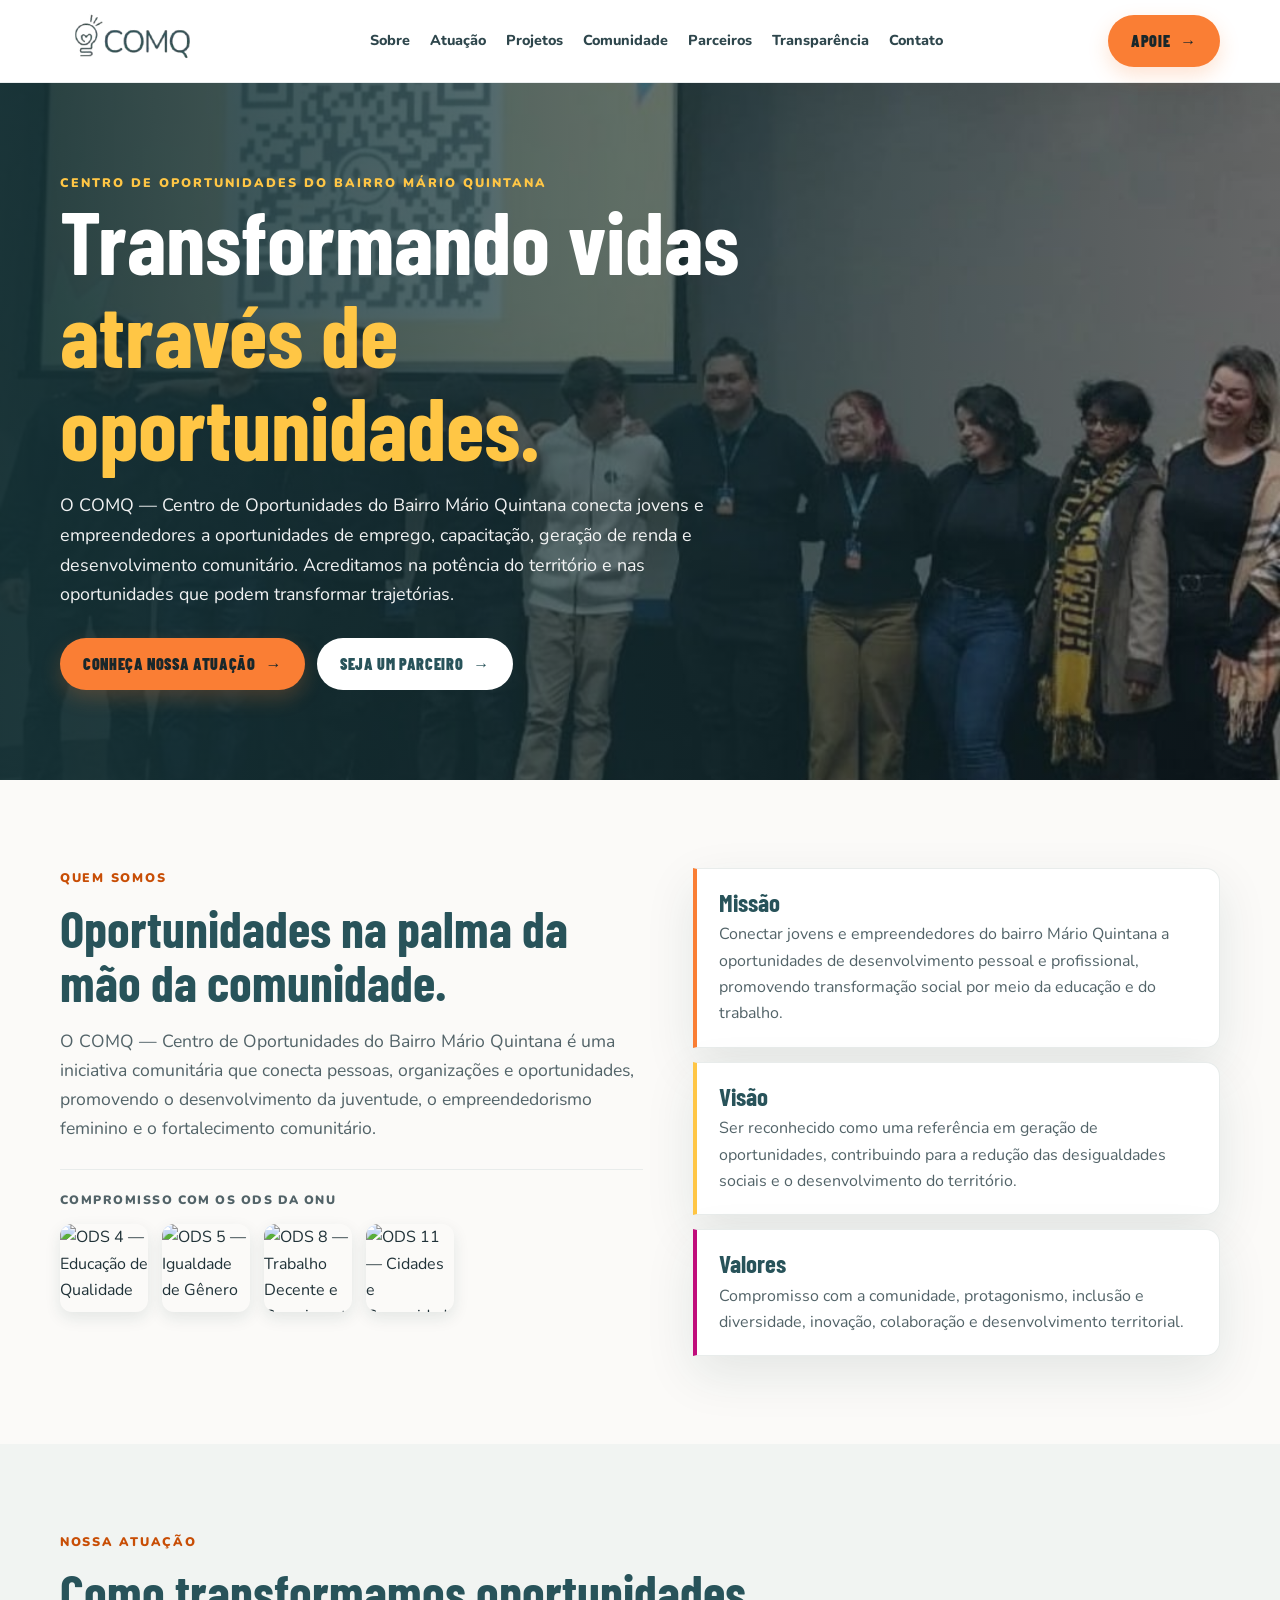
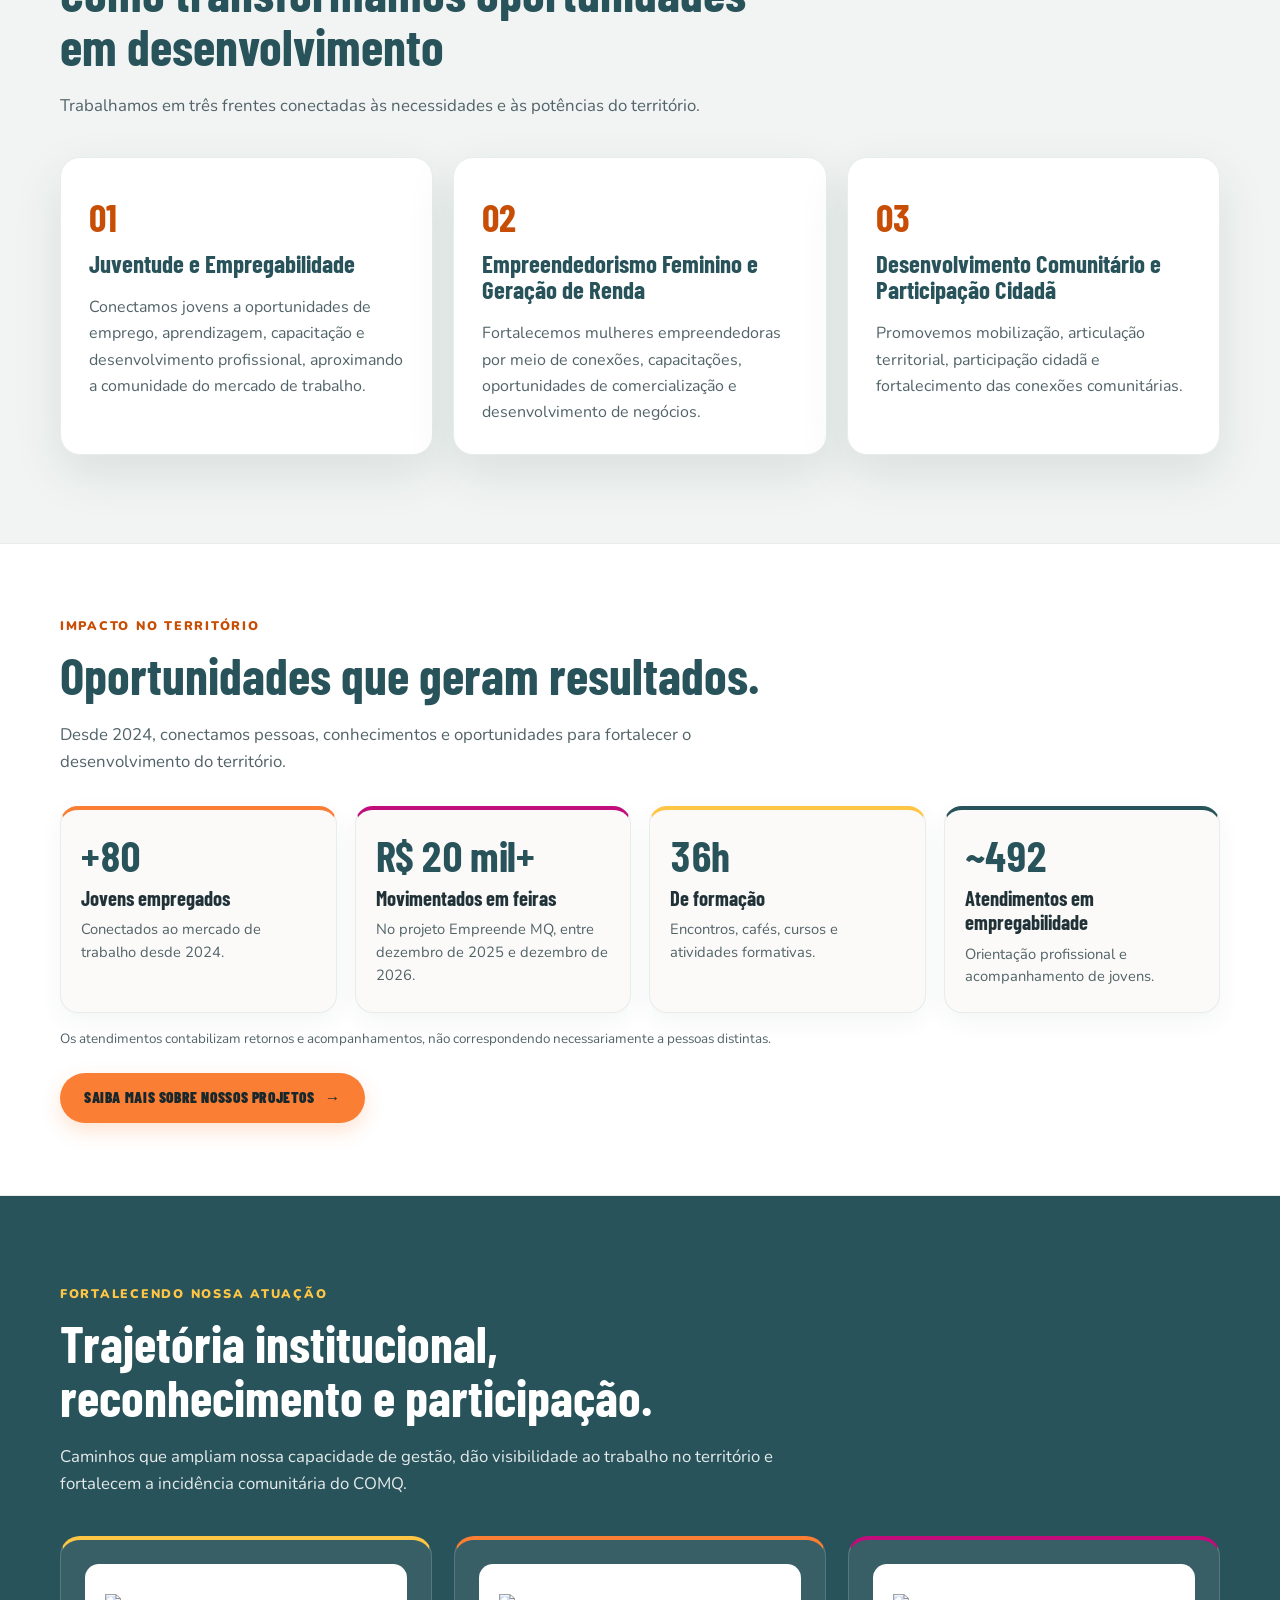
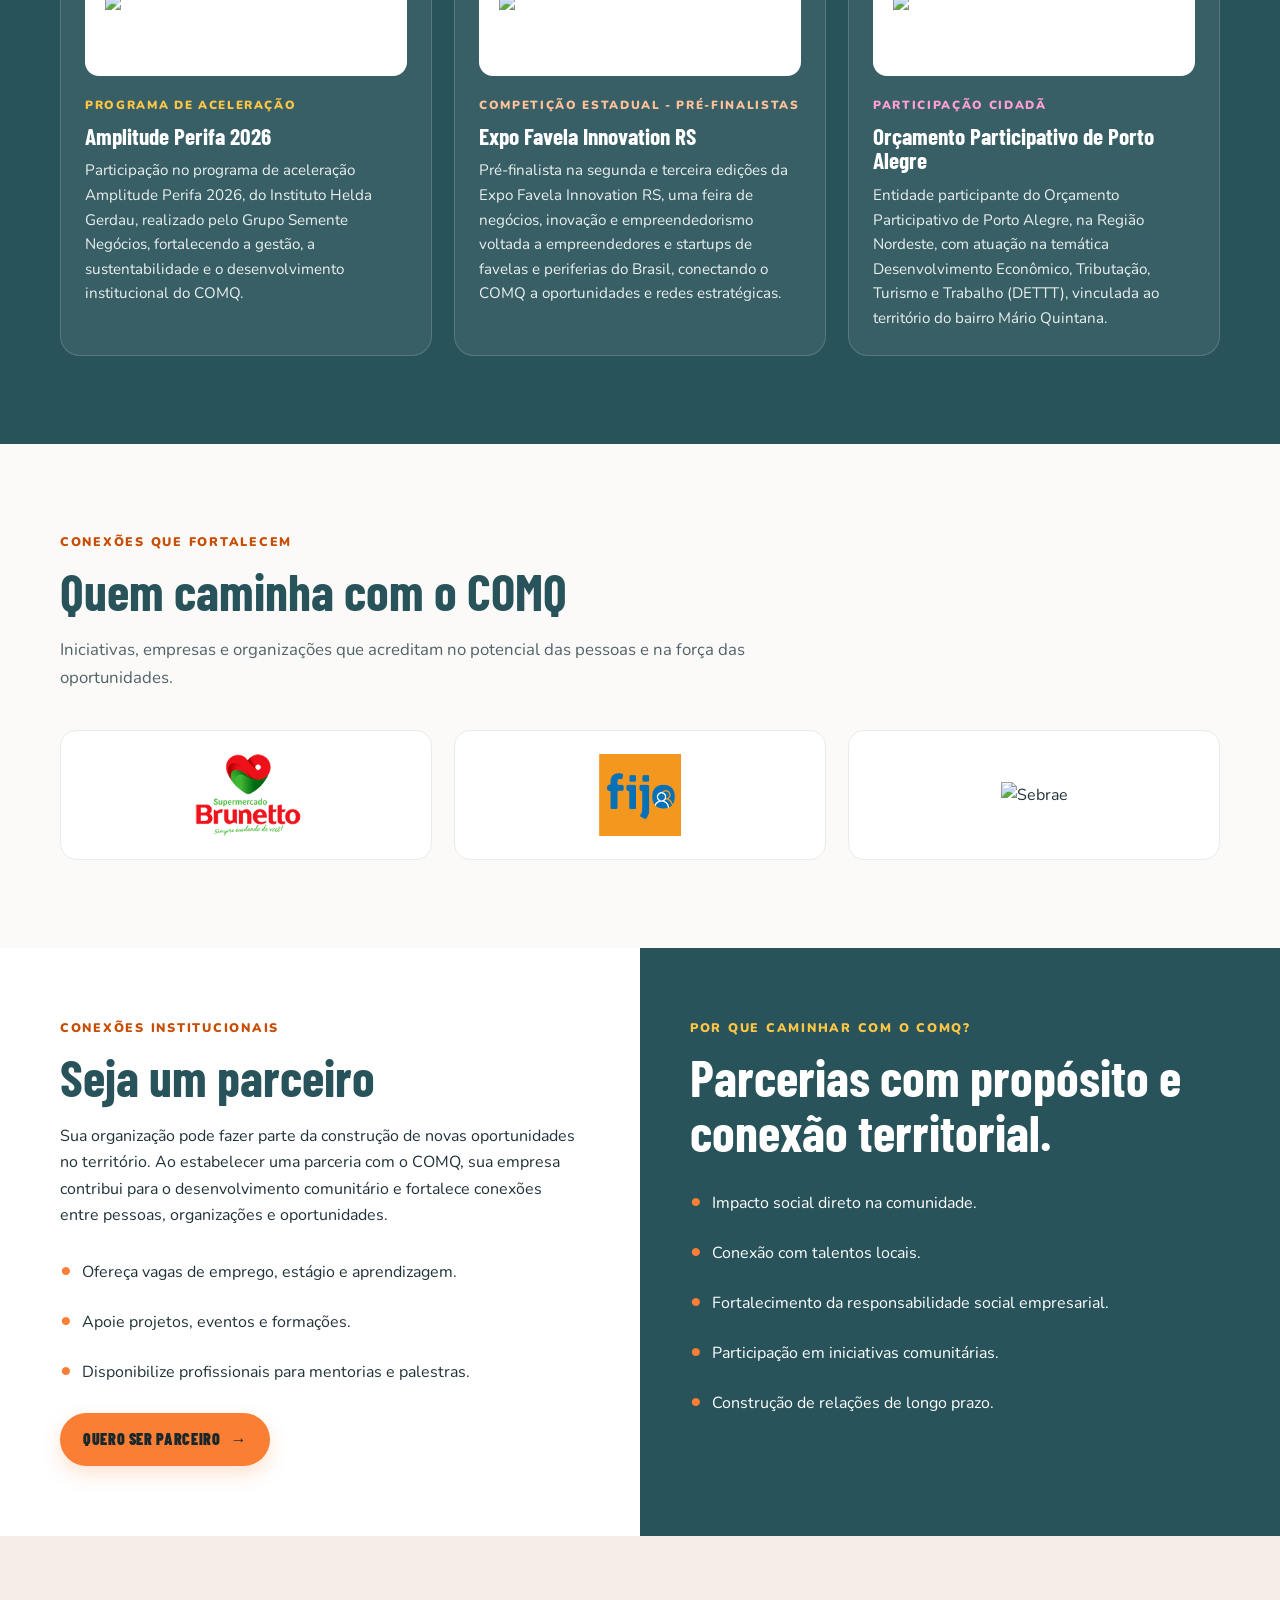
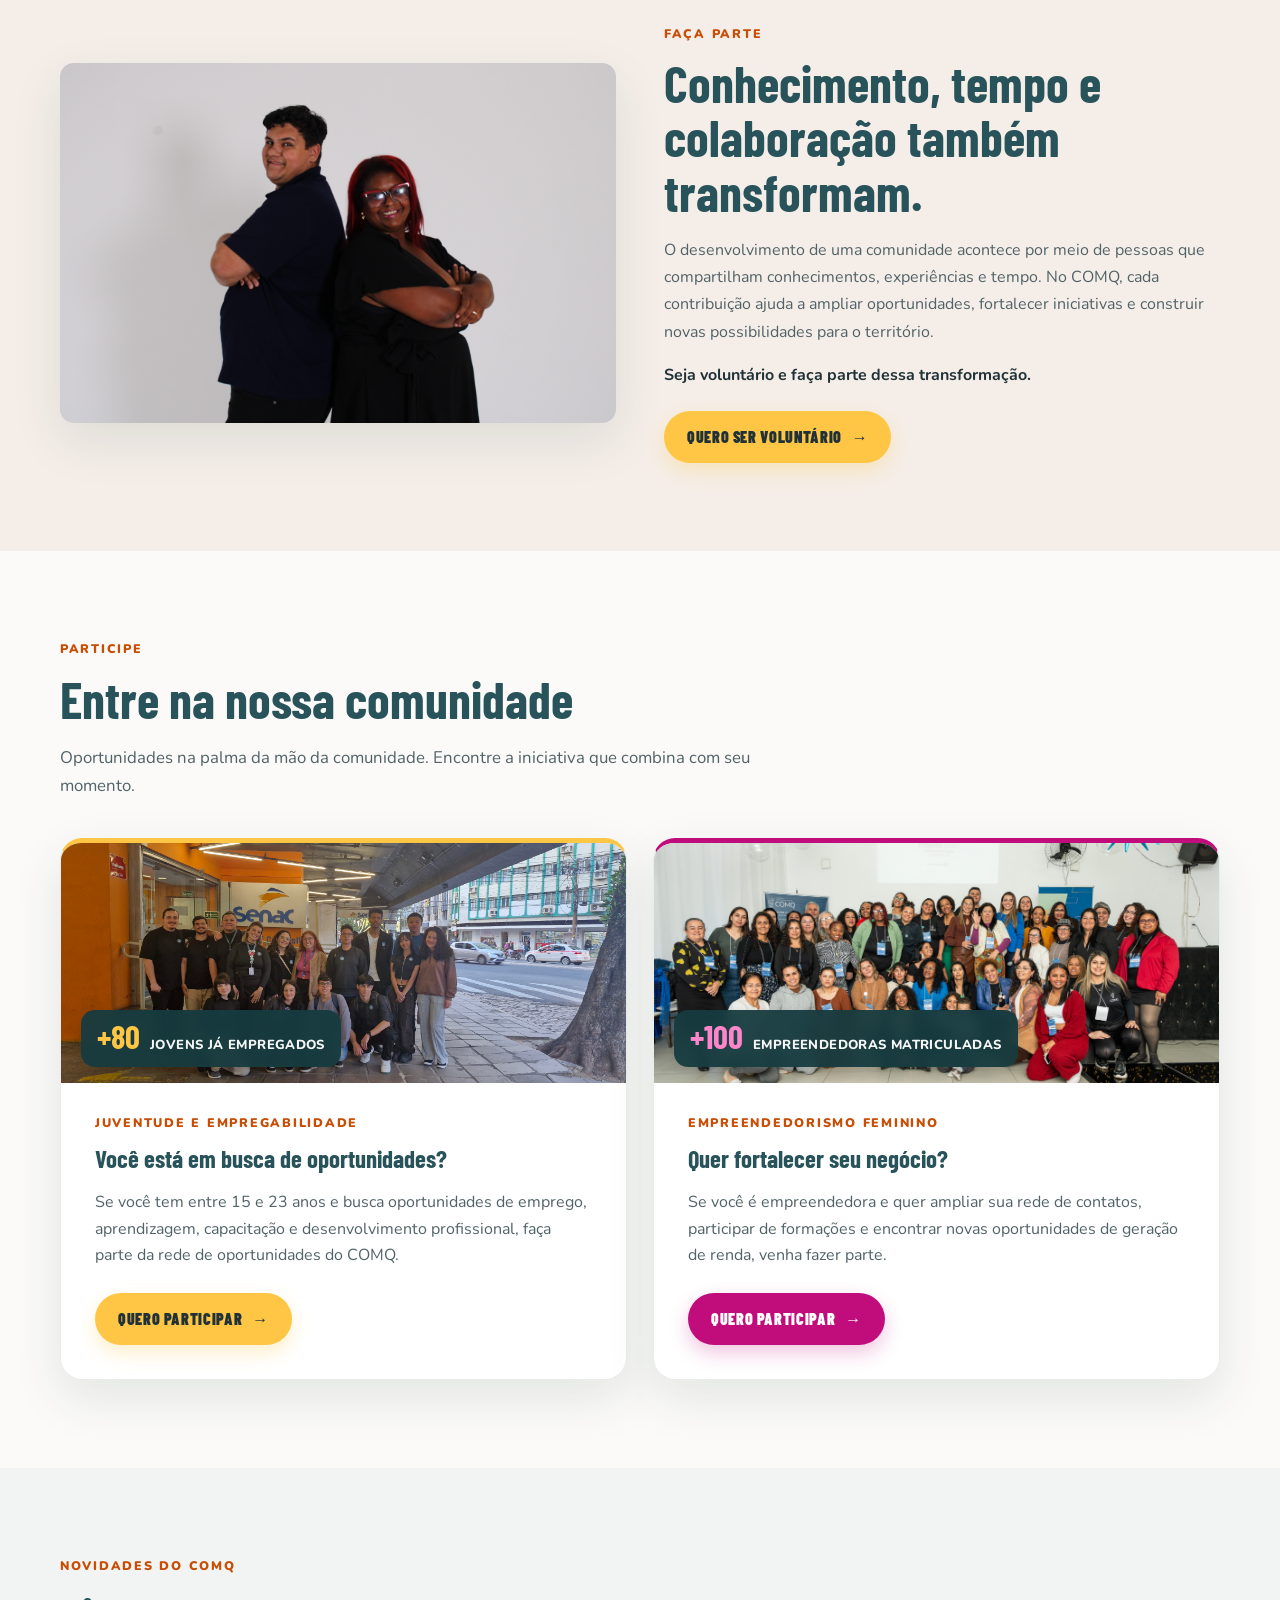
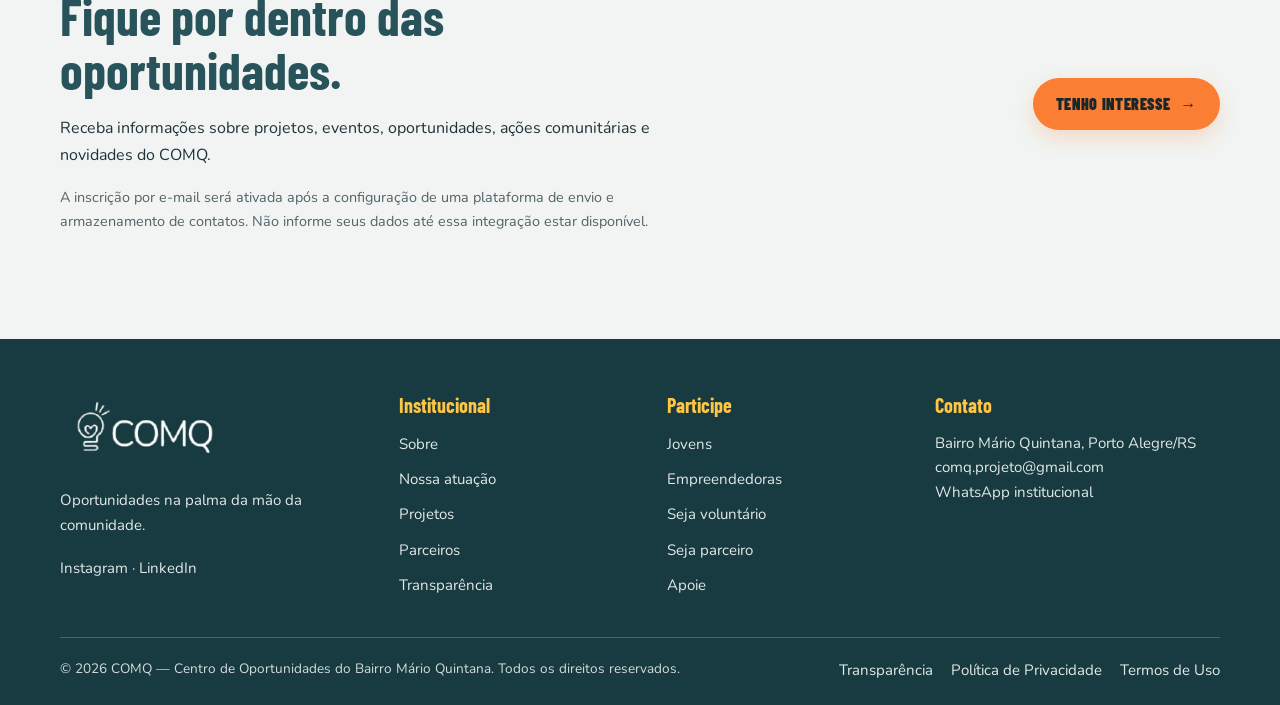
==== commit 756a1660: "Update index.html" ====
--- a/index.html
+++ b/index.html
@@ -50,7 +50,7 @@
 
 <style>
 :root{--petrol:#28535A;--pink:#C00D7B;--orange:#FA7E34;--orange-text:#C84E06;--yellow:#FFC645;--ink:#203238;--muted:#526368;--paper:#fbfaf8;--white:#fff;--line:#e8eceb;--shadow:0 18px 50px rgba(24,54,59,.10)}
-*{box-sizing:border-box}html{scroll-behavior:smooth;scroll-padding-top:90px}body{margin:0;font-family:'Nunito',sans-serif;color:var(--ink);background:var(--paper);line-height:1.65}img{max-width:100%;display:block}a{color:inherit}button,a{-webkit-tap-highlight-color:transparent}a:focus-visible,button:focus-visible,input:focus-visible{outline:3px solid var(--orange);outline-offset:3px}.skip-link{position:absolute;left:-9999px;top:8px;background:#fff;color:var(--petrol);font-weight:800;border-radius:8px;box-shadow:var(--shadow);padding:12px 16px;z-index:999}.skip-link:focus{left:12px}.container{width:min(1160px,calc(100% - 40px));margin:auto}.header{position:sticky;top:0;z-index:100;background:rgba(255,255,255,.97);backdrop-filter:blur(12px);border-bottom:1px solid rgba(40,83,90,.10)}.header-inner{height:82px;display:flex;align-items:center;justify-content:space-between;gap:20px}.logo{width:145px;height:auto;max-height:60px;object-fit:contain;flex-shrink:0}.nav{display:flex;align-items:center;gap:20px;flex-wrap:wrap}.nav a{text-decoration:none;font-size:.9rem;font-weight:800;color:#2E464C;white-space:nowrap}.nav a:hover{color:var(--orange-text)}.btn{display:inline-flex;align-items:center;justify-content:center;gap:10px;padding:13px 23px;border-radius:999px;text-decoration:none;font-weight:900;font-family:'Barlow Condensed',sans-serif;letter-spacing:.04em;text-transform:uppercase;transition:.2s;border:0;cursor:pointer}.btn:hover{transform:translateY(-2px)}.btn-primary{background:var(--orange);color:#18272B;box-shadow:0 8px 20px rgba(250,126,52,.22)}.btn-light{background:#fff;color:var(--petrol)}.btn-yellow{background:var(--yellow);color:var(--ink)}.menu-toggle{display:none;background:none;border:0;color:var(--petrol);font-size:1.7rem;padding:8px;cursor:pointer}.hero{min-height:590px;display:flex;align-items:center;position:relative;isolation:isolate;color:#fff;background:var(--petrol);overflow:hidden}.hero:before{content:"";position:absolute;inset:0;background:linear-gradient(90deg,rgba(20,49,53,.92),rgba(20,49,53,.62) 58%,rgba(20,49,53,.28));z-index:-1}.hero-bg{position:absolute;inset:0;width:100%;height:100%;object-fit:cover;z-index:-2}.hero-content{max-width:720px;padding:90px 0}.eyebrow{font-size:.78rem;text-transform:uppercase;letter-spacing:.16em;font-weight:900;color:var(--yellow)}h1,h2,h3,.display{font-family:'Barlow Condensed',sans-serif;line-height:1.06;margin:0 0 18px}h1{font-size:clamp(3rem,7vw,5.5rem);max-width:750px}h1 span,.accent{color:var(--yellow)}h2{font-size:clamp(2.2rem,4vw,3.2rem);color:var(--petrol)}h3{font-size:1.55rem;color:var(--petrol)}p{margin:0 0 18px}.hero p{font-size:1.12rem;max-width:650px;color:rgba(255,255,255,.94)}.actions{display:flex;gap:12px;flex-wrap:wrap;margin-top:28px}.section{padding:88px 0}.section-intro{max-width:720px;margin-bottom:38px}.section-intro p{color:var(--muted);font-size:1.05rem}.kicker{color:var(--orange-text);font-size:.78rem;font-weight:900;text-transform:uppercase;letter-spacing:.14em;margin-bottom:12px}.grid-3{display:grid;grid-template-columns:repeat(3,1fr);gap:20px}.card{background:#fff;border:1px solid var(--line);border-radius:20px;padding:28px;box-shadow:var(--shadow)}.card p{color:var(--muted);margin-bottom:0}.card-number{font-family:'Barlow Condensed',sans-serif;color:var(--orange-text);font-size:2.4rem;font-weight:700}.about-grid{display:grid;grid-template-columns:1.05fr .95fr;gap:50px;align-items:start}.about-copy{font-size:1.1rem;color:var(--muted)}
+*{box-sizing:border-box}html{scroll-behavior:smooth;scroll-padding-top:90px}body{margin:0;font-family:'Nunito',sans-serif;color:var(--ink);background:var(--paper);line-height:1.65}img{max-width:100%;display:block}a{color:inherit}button,a{-webkit-tap-highlight-color:transparent}a:focus-visible,button:focus-visible,input:focus-visible{outline:3px solid var(--orange);outline-offset:3px}.skip-link{position:absolute;left:-9999px;top:8px;background:#fff;color:var(--petrol);font-weight:800;border-radius:8px;box-shadow:var(--shadow);padding:12px 16px;z-index:999}.skip-link:focus{left:12px}.container{width:min(1160px,calc(100% - 40px));margin:auto}.header{position:sticky;top:0;z-index:100;background:rgba(255,255,255,.97);backdrop-filter:blur(12px);border-bottom:1px solid rgba(40,83,90,.10)}.header-inner{height:82px;display:flex;align-items:center;justify-content:space-between;gap:20px}.logo{width:145px;height:auto;max-height:60px;object-fit:contain;flex-shrink:0}.nav{display:flex;align-items:center;gap:20px;flex-wrap:wrap}.nav a{text-decoration:none;font-size:.9rem;font-weight:800;color:#2E464C;white-space:nowrap}.nav a:hover{color:var(--orange-text)}.btn{display:inline-flex;align-items:center;justify-content:center;gap:10px;padding:13px 23px;border-radius:999px;text-decoration:none;font-weight:900;font-family:'Barlow Condensed',sans-serif;letter-spacing:.04em;text-transform:uppercase;transition:.2s;border:0;cursor:pointer}.btn:hover{transform:translateY(-2px)}.btn-primary{background:var(--orange);color:#18272B;box-shadow:0 8px 20px rgba(250,126,52,.22)}.btn-light{background:#fff;color:var(--petrol)}.btn-yellow{background:var(--yellow);color:var(--ink);box-shadow:0 8px 20px rgba(255,198,69,.28)}.btn-pink{background:var(--pink);color:#fff;box-shadow:0 8px 20px rgba(192,13,123,.24)}.menu-toggle{display:none;background:none;border:0;color:var(--petrol);font-size:1.7rem;padding:8px;cursor:pointer}.hero{min-height:590px;display:flex;align-items:center;position:relative;isolation:isolate;color:#fff;background:var(--petrol);overflow:hidden}.hero:before{content:"";position:absolute;inset:0;background:linear-gradient(90deg,rgba(20,49,53,.92),rgba(20,49,53,.62) 58%,rgba(20,49,53,.28));z-index:-1}.hero-bg{position:absolute;inset:0;width:100%;height:100%;object-fit:cover;z-index:-2}.hero-content{max-width:720px;padding:90px 0}.eyebrow{font-size:.78rem;text-transform:uppercase;letter-spacing:.16em;font-weight:900;color:var(--yellow)}h1,h2,h3,.display{font-family:'Barlow Condensed',sans-serif;line-height:1.06;margin:0 0 18px}h1{font-size:clamp(3rem,7vw,5.5rem);max-width:750px}h1 span,.accent{color:var(--yellow)}h2{font-size:clamp(2.2rem,4vw,3.2rem);color:var(--petrol)}h3{font-size:1.55rem;color:var(--petrol)}p{margin:0 0 18px}.hero p{font-size:1.12rem;max-width:650px;color:rgba(255,255,255,.94)}.actions{display:flex;gap:12px;flex-wrap:wrap;margin-top:28px}.section{padding:88px 0}.section-intro{max-width:720px;margin-bottom:38px}.section-intro p{color:var(--muted);font-size:1.05rem}.kicker{color:var(--orange-text);font-size:.78rem;font-weight:900;text-transform:uppercase;letter-spacing:.14em;margin-bottom:12px}.grid-3{display:grid;grid-template-columns:repeat(3,1fr);gap:20px}.card{background:#fff;border:1px solid var(--line);border-radius:20px;padding:28px;box-shadow:var(--shadow);transition:transform 300ms cubic-bezier(.22,1,.36,1),background-color 300ms cubic-bezier(.22,1,.36,1),border-color 300ms cubic-bezier(.22,1,.36,1),box-shadow 300ms cubic-bezier(.22,1,.36,1)}.card p{color:var(--muted);margin-bottom:0}.card-number{font-family:'Barlow Condensed',sans-serif;color:var(--orange-text);font-size:2.4rem;font-weight:700}.about-grid{display:grid;grid-template-columns:1.05fr .95fr;gap:50px;align-items:start}.about-copy{font-size:1.1rem;color:var(--muted)}
 
 /* ODS na seção Quem Somos */
 .ods-block{margin-top:26px;padding-top:20px;border-top:1px solid var(--line)}
@@ -59,7 +59,13 @@
 .ods-list img{width:88px;height:88px;border-radius:12px;object-fit:cover;box-shadow:0 6px 16px rgba(24,54,59,.10);transition:transform .2s ease}
 .ods-list img:hover{transform:translateY(-3px)}
 
-.pillars{display:grid;gap:14px}.pillar{padding:20px 22px;background:#fff;border-left:4px solid var(--orange);border-radius:0 14px 14px 0;box-shadow:var(--shadow)}.pillar h3{margin-bottom:6px}.pillar p{margin:0;color:var(--muted)}
+/* Cartões Missão, Visão e Valores */
+.pillars{display:grid;gap:14px}
+.pillar{padding:20px 22px;background:#fff;border:1px solid var(--line);border-left:4px solid var(--orange);border-radius:0 14px 14px 0;box-shadow:var(--shadow);transition:transform 300ms cubic-bezier(.22,1,.36,1),background-color 300ms cubic-bezier(.22,1,.36,1),border-color 300ms cubic-bezier(.22,1,.36,1),box-shadow 300ms cubic-bezier(.22,1,.36,1)}
+.pillar:nth-child(2){border-left-color:var(--yellow)}
+.pillar:nth-child(3){border-left-color:var(--pink)}
+.pillar h3{margin-bottom:6px;transition:color 300ms cubic-bezier(.22,1,.36,1)}
+.pillar p{margin:0;color:var(--muted);transition:color 300ms cubic-bezier(.22,1,.36,1)}
 
 /* Seção Fortalecendo Nossa Atuação (Marcos Institucionais) */
 .dark-section{background:var(--petrol);color:#fff}
@@ -67,7 +73,7 @@
 .dark-section h2{color:#fff}
 .dark-section .section-intro p{color:rgba(255,255,255,.88)}
 .milestones-grid{display:grid;grid-template-columns:repeat(3,minmax(0,1fr));gap:22px;align-items:stretch}
-.milestone-card{min-width:0;background:rgba(255,255,255,.07);border:1px solid rgba(255,255,255,.16);border-top:4px solid var(--yellow);border-radius:20px;padding:24px;display:flex;flex-direction:column}
+.milestone-card{min-width:0;background:rgba(255,255,255,.07);border:1px solid rgba(255,255,255,.16);border-top:4px solid var(--yellow);border-radius:20px;padding:24px;display:flex;flex-direction:column;transition:transform 300ms cubic-bezier(.22,1,.36,1),background-color 300ms cubic-bezier(.22,1,.36,1),border-color 300ms cubic-bezier(.22,1,.36,1),box-shadow 300ms cubic-bezier(.22,1,.36,1)}
 .milestone-card:nth-child(2){border-top-color:var(--orange)}
 .milestone-card:nth-child(3){border-top-color:var(--pink)}
 .milestone-logo-box{height:112px;background:#fff;border-radius:14px;padding:16px 20px;display:flex;align-items:center;justify-content:center;margin-bottom:20px}
@@ -84,7 +90,7 @@
 .results-band{background:#fff;border-top:1px solid var(--line);border-bottom:1px solid var(--line);padding:72px 0}
 .results-band .section-intro{margin-bottom:30px}
 .results-grid{display:grid;grid-template-columns:repeat(4,minmax(0,1fr));gap:18px;align-items:stretch}
-.result-card{min-width:0;background:var(--paper);border:1px solid var(--line);border-top:4px solid var(--orange);border-radius:18px;padding:24px 20px;display:flex;flex-direction:column;justify-content:flex-start;box-shadow:0 8px 24px rgba(24,54,59,.05)}
+.result-card{min-width:0;background:var(--paper);border:1px solid var(--line);border-top:4px solid var(--orange);border-radius:18px;padding:24px 20px;display:flex;flex-direction:column;justify-content:flex-start;box-shadow:0 8px 24px rgba(24,54,59,.05);transition:transform 300ms cubic-bezier(.22,1,.36,1),background-color 300ms cubic-bezier(.22,1,.36,1),border-color 300ms cubic-bezier(.22,1,.36,1),box-shadow 300ms cubic-bezier(.22,1,.36,1)}
 .result-card:nth-child(2){border-top-color:var(--pink)}
 .result-card:nth-child(3){border-top-color:var(--yellow)}
 .result-card:nth-child(4){border-top-color:var(--petrol)}
@@ -94,6 +100,56 @@
 .results-footnote{margin:16px 0 0;font-size:.84rem;line-height:1.5;color:var(--muted)}
 .results-cta{margin-top:24px;display:flex;justify-content:flex-start}
 .results-cta .btn{padding:12px 24px;font-size:.96rem}
+
+/* Microinterações de hover exclusivamente em dispositivos com ponteiro preciso e movimento ativo */
+@media(hover:hover) and (pointer:fine) and (prefers-reduced-motion:no-preference){
+  .pillar:hover{
+    transform:translate(4px,-3px);
+    background-color:#fff7f2;
+    border-color:rgba(250,126,52,.45);
+    border-left-color:var(--orange);
+    box-shadow:0 22px 46px rgba(40,83,90,.16);
+  }
+  .pillar:nth-child(2):hover{
+    background-color:#fffbeb;
+    border-color:rgba(255,198,69,.70);
+    border-left-color:var(--yellow);
+  }
+  .pillar:nth-child(3):hover{
+    background-color:#fdf2f8;
+    border-color:rgba(192,13,123,.35);
+    border-left-color:var(--pink);
+  }
+  .pillar:hover h3{color:var(--petrol)}
+  .pillar:hover p{color:var(--ink)}
+
+  .card:hover{
+    transform:translate(4px,-3px);
+    background-color:#f4f8f8;
+    border-color:rgba(40,83,90,.28);
+    box-shadow:0 22px 48px rgba(40,83,90,.16);
+  }
+
+  .result-card:hover{
+    transform:translate(4px,-3px);
+    background-color:#fff;
+    border-color:rgba(40,83,90,.24);
+    box-shadow:0 18px 38px rgba(40,83,90,.14);
+  }
+  .result-card:nth-child(1):hover{border-top-color:var(--orange);background-color:#fff9f5}
+  .result-card:nth-child(2):hover{border-top-color:var(--pink);background-color:#fdf4f9}
+  .result-card:nth-child(3):hover{border-top-color:var(--yellow);background-color:#fffcf2}
+  .result-card:nth-child(4):hover{border-top-color:var(--petrol);background-color:#f3f8f8}
+
+  .milestone-card:hover{
+    transform:translate(4px,-3px);
+    background-color:rgba(255,255,255,.13);
+    border-color:rgba(255,198,69,.55);
+    box-shadow:0 20px 44px rgba(12,32,35,.32);
+  }
+  .milestone-card:nth-child(2):hover{border-color:rgba(250,126,52,.65)}
+  .milestone-card:nth-child(3):hover{border-color:rgba(192,13,123,.65)}
+}
 
 /* Seção Voluntariado */
 .volunteer-band{background:#f5eee8}
@@ -414,7 +470,7 @@
             <div class="kicker">Juventude e empregabilidade</div>
             <h3>Você está em busca de oportunidades?</h3>
             <p>Se você tem entre 15 e 23 anos e busca oportunidades de emprego, aprendizagem, capacitação e desenvolvimento profissional, faça parte da rede de oportunidades do COMQ.</p>
-            <a class="btn btn-primary" href="https://forms.gle/3yYAbhbSC7A5Jrt87" target="_blank" rel="noopener noreferrer" aria-label="Quero participar da rede de jovens (abre formulário em nova aba)">Quero participar <span aria-hidden="true">→</span></a>
+            <a class="btn btn-yellow" href="https://forms.gle/3yYAbhbSC7A5Jrt87" target="_blank" rel="noopener noreferrer" aria-label="Quero participar da rede de jovens (abre formulário em nova aba)">Quero participar <span aria-hidden="true">→</span></a>
           </div>
         </article>
 
@@ -427,7 +483,7 @@
             <div class="kicker">Empreendedorismo feminino</div>
             <h3>Quer fortalecer seu negócio?</h3>
             <p>Se você é empreendedora e quer ampliar sua rede de contatos, participar de formações e encontrar novas oportunidades de geração de renda, venha fazer parte.</p>
-            <a class="btn btn-primary" href="https://forms.gle/QFTQjJxdGRAjZw1p8" target="_blank" rel="noopener noreferrer" aria-label="Quero participar da rede de empreendedoras (abre formulário em nova aba)">Quero participar <span aria-hidden="true">→</span></a>
+            <a class="btn btn-pink" href="https://forms.gle/QFTQjJxdGRAjZw1p8" target="_blank" rel="noopener noreferrer" aria-label="Quero participar da rede de empreendedoras (abre formulário em nova aba)">Quero participar <span aria-hidden="true">→</span></a>
           </div>
         </article>
       </div>
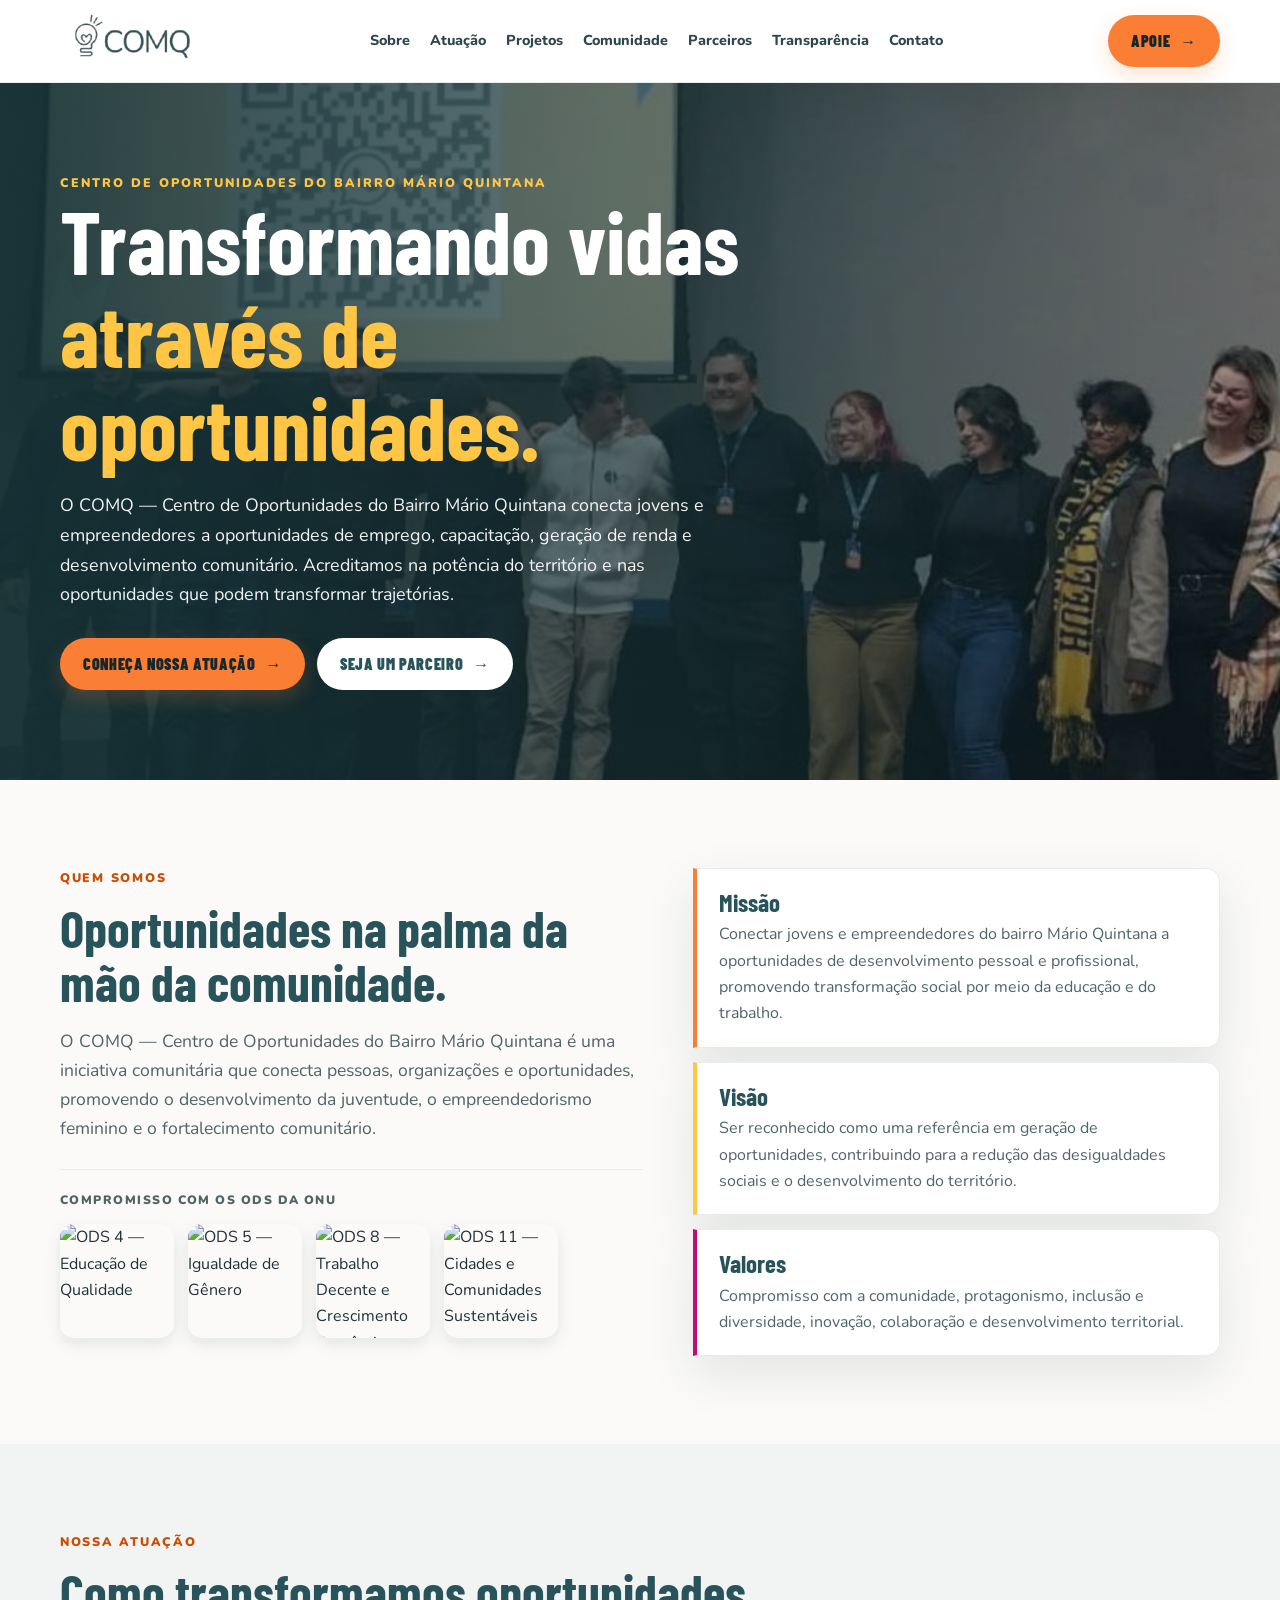
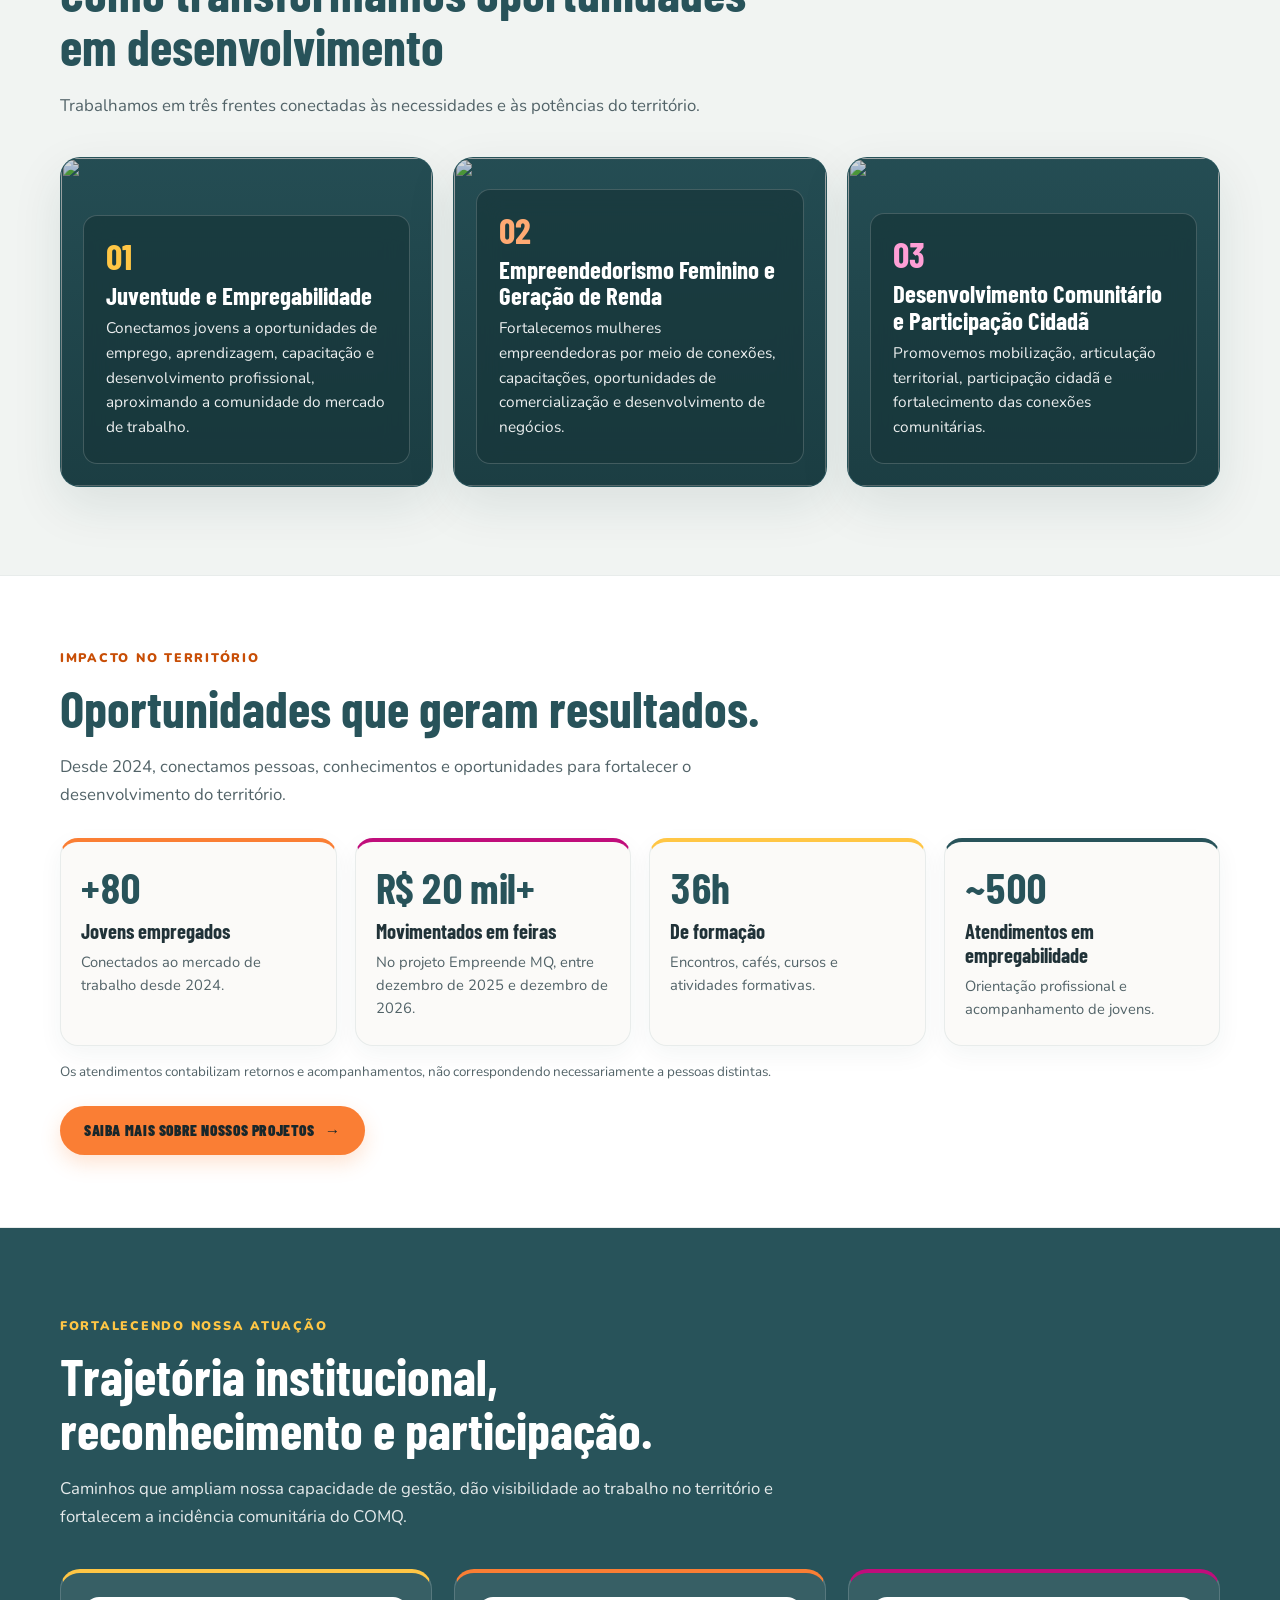
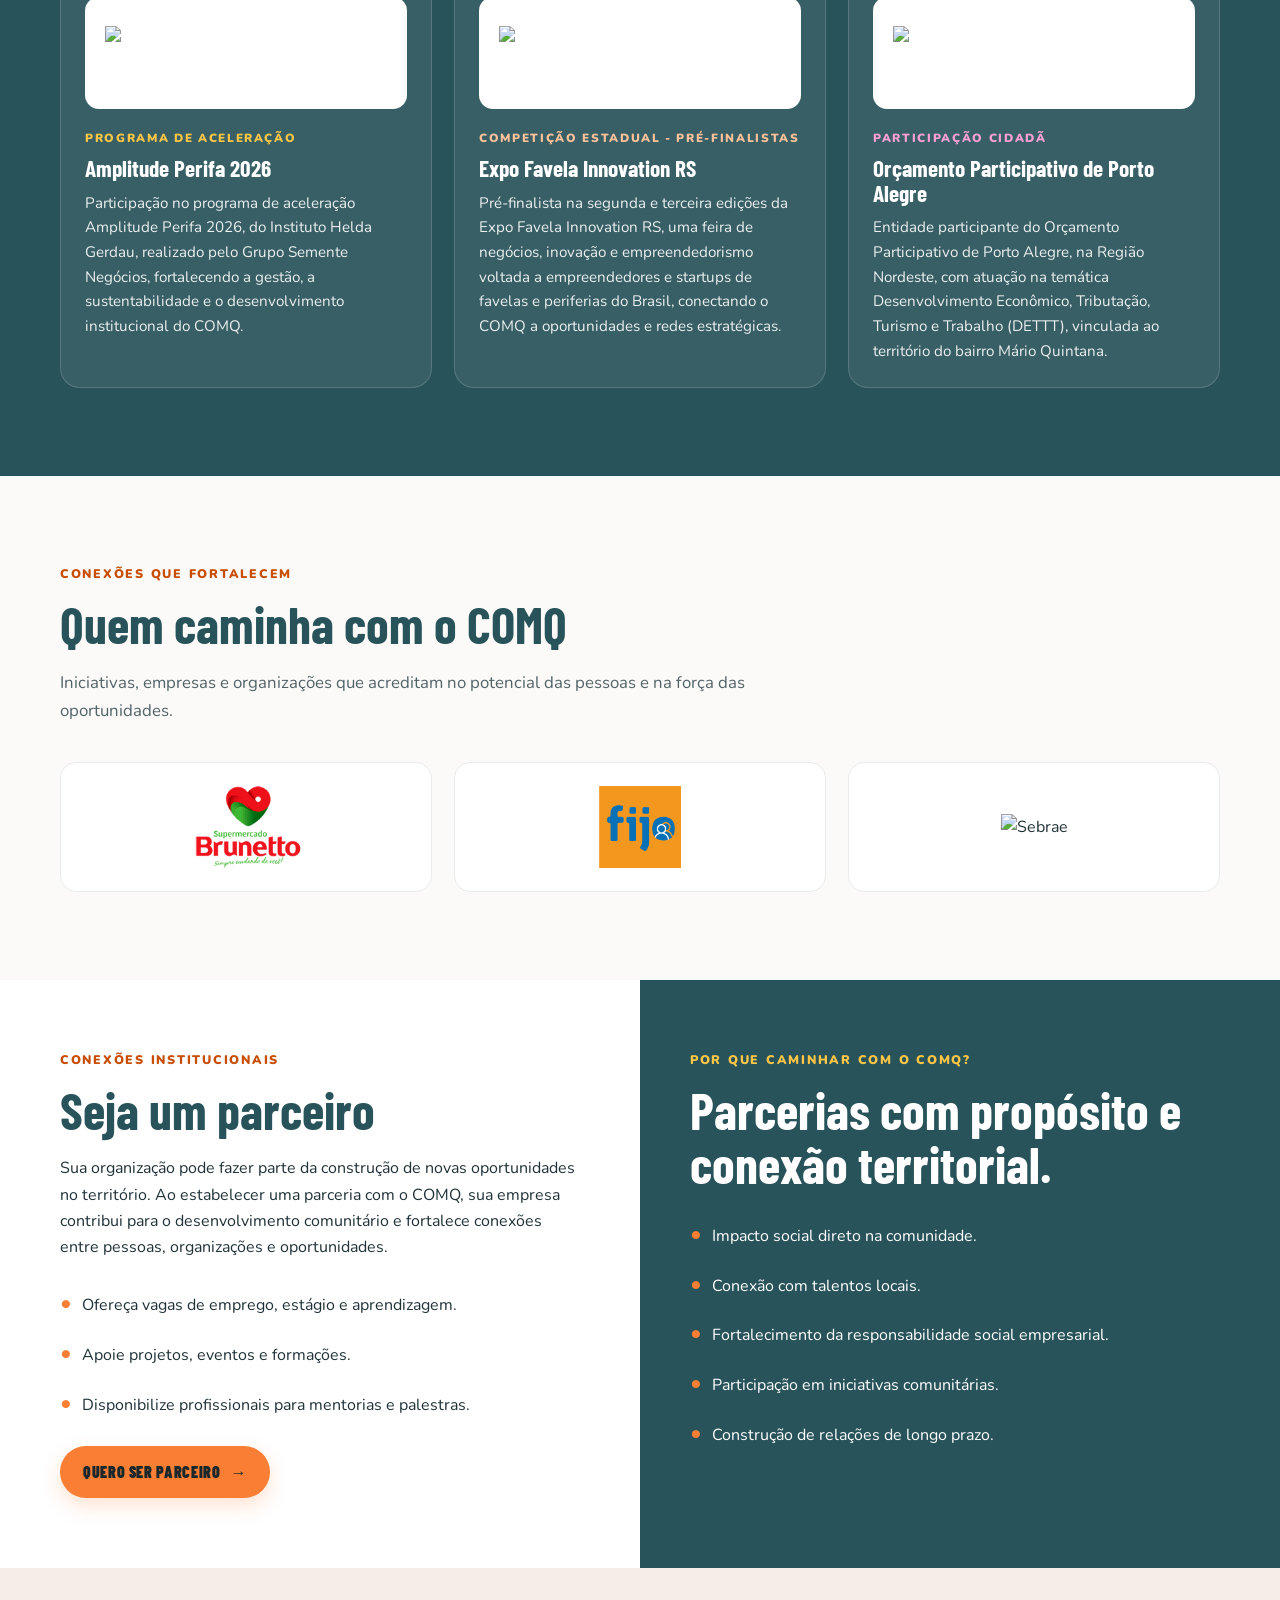
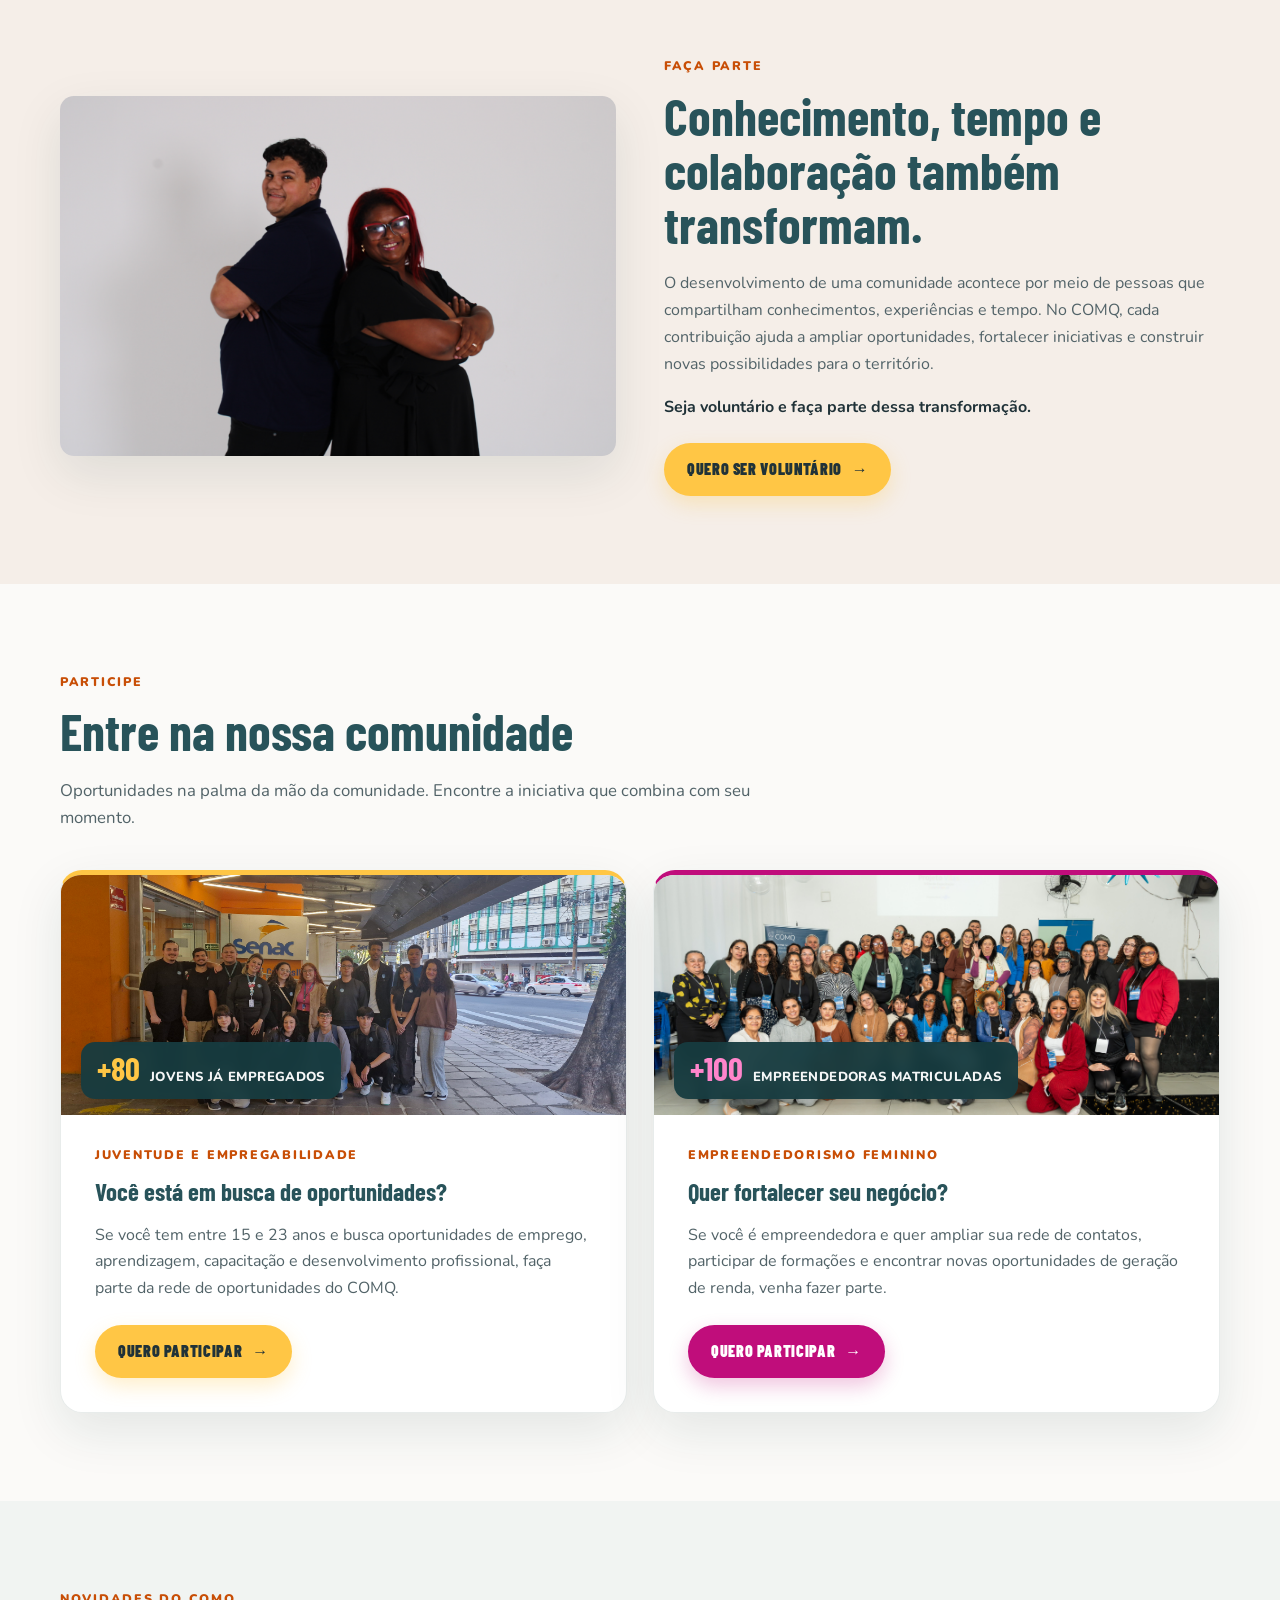
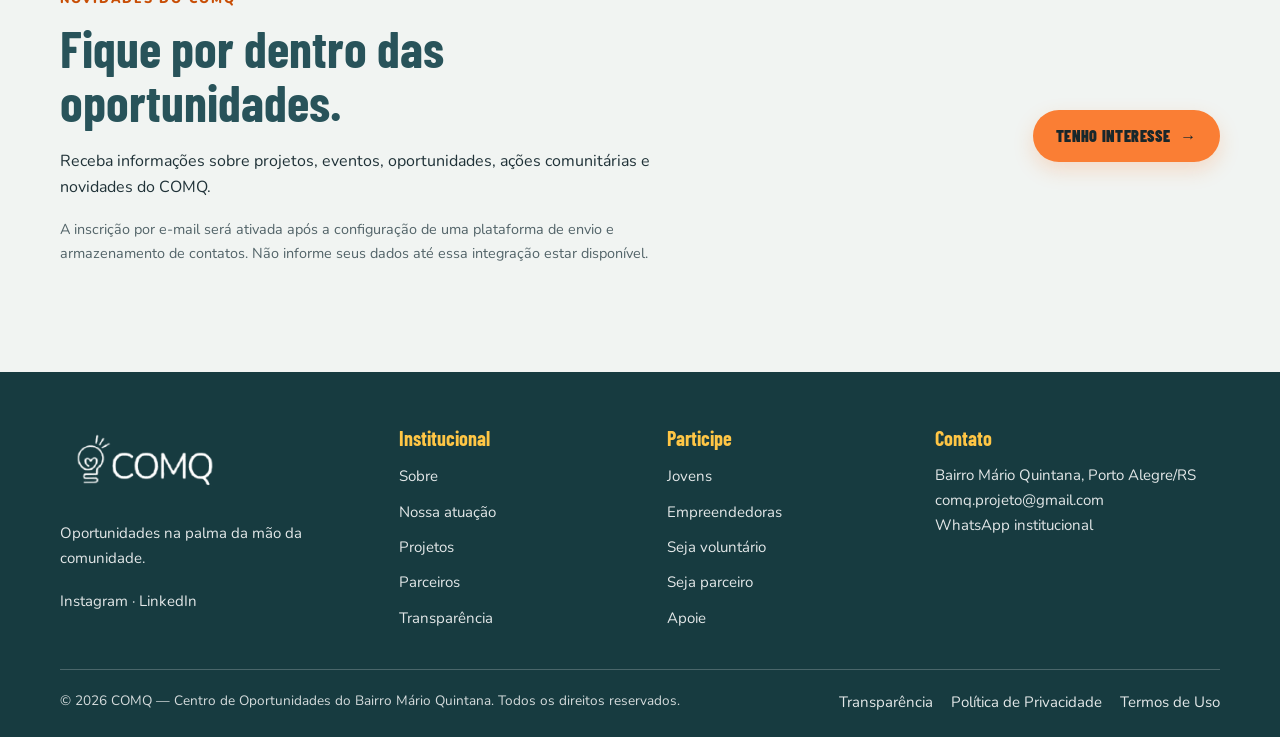
==== commit d52334c1: "Update index.html" ====
--- a/index.html
+++ b/index.html
@@ -50,13 +50,26 @@
 
 <style>
 :root{--petrol:#28535A;--pink:#C00D7B;--orange:#FA7E34;--orange-text:#C84E06;--yellow:#FFC645;--ink:#203238;--muted:#526368;--paper:#fbfaf8;--white:#fff;--line:#e8eceb;--shadow:0 18px 50px rgba(24,54,59,.10)}
-*{box-sizing:border-box}html{scroll-behavior:smooth;scroll-padding-top:90px}body{margin:0;font-family:'Nunito',sans-serif;color:var(--ink);background:var(--paper);line-height:1.65}img{max-width:100%;display:block}a{color:inherit}button,a{-webkit-tap-highlight-color:transparent}a:focus-visible,button:focus-visible,input:focus-visible{outline:3px solid var(--orange);outline-offset:3px}.skip-link{position:absolute;left:-9999px;top:8px;background:#fff;color:var(--petrol);font-weight:800;border-radius:8px;box-shadow:var(--shadow);padding:12px 16px;z-index:999}.skip-link:focus{left:12px}.container{width:min(1160px,calc(100% - 40px));margin:auto}.header{position:sticky;top:0;z-index:100;background:rgba(255,255,255,.97);backdrop-filter:blur(12px);border-bottom:1px solid rgba(40,83,90,.10)}.header-inner{height:82px;display:flex;align-items:center;justify-content:space-between;gap:20px}.logo{width:145px;height:auto;max-height:60px;object-fit:contain;flex-shrink:0}.nav{display:flex;align-items:center;gap:20px;flex-wrap:wrap}.nav a{text-decoration:none;font-size:.9rem;font-weight:800;color:#2E464C;white-space:nowrap}.nav a:hover{color:var(--orange-text)}.btn{display:inline-flex;align-items:center;justify-content:center;gap:10px;padding:13px 23px;border-radius:999px;text-decoration:none;font-weight:900;font-family:'Barlow Condensed',sans-serif;letter-spacing:.04em;text-transform:uppercase;transition:.2s;border:0;cursor:pointer}.btn:hover{transform:translateY(-2px)}.btn-primary{background:var(--orange);color:#18272B;box-shadow:0 8px 20px rgba(250,126,52,.22)}.btn-light{background:#fff;color:var(--petrol)}.btn-yellow{background:var(--yellow);color:var(--ink);box-shadow:0 8px 20px rgba(255,198,69,.28)}.btn-pink{background:var(--pink);color:#fff;box-shadow:0 8px 20px rgba(192,13,123,.24)}.menu-toggle{display:none;background:none;border:0;color:var(--petrol);font-size:1.7rem;padding:8px;cursor:pointer}.hero{min-height:590px;display:flex;align-items:center;position:relative;isolation:isolate;color:#fff;background:var(--petrol);overflow:hidden}.hero:before{content:"";position:absolute;inset:0;background:linear-gradient(90deg,rgba(20,49,53,.92),rgba(20,49,53,.62) 58%,rgba(20,49,53,.28));z-index:-1}.hero-bg{position:absolute;inset:0;width:100%;height:100%;object-fit:cover;z-index:-2}.hero-content{max-width:720px;padding:90px 0}.eyebrow{font-size:.78rem;text-transform:uppercase;letter-spacing:.16em;font-weight:900;color:var(--yellow)}h1,h2,h3,.display{font-family:'Barlow Condensed',sans-serif;line-height:1.06;margin:0 0 18px}h1{font-size:clamp(3rem,7vw,5.5rem);max-width:750px}h1 span,.accent{color:var(--yellow)}h2{font-size:clamp(2.2rem,4vw,3.2rem);color:var(--petrol)}h3{font-size:1.55rem;color:var(--petrol)}p{margin:0 0 18px}.hero p{font-size:1.12rem;max-width:650px;color:rgba(255,255,255,.94)}.actions{display:flex;gap:12px;flex-wrap:wrap;margin-top:28px}.section{padding:88px 0}.section-intro{max-width:720px;margin-bottom:38px}.section-intro p{color:var(--muted);font-size:1.05rem}.kicker{color:var(--orange-text);font-size:.78rem;font-weight:900;text-transform:uppercase;letter-spacing:.14em;margin-bottom:12px}.grid-3{display:grid;grid-template-columns:repeat(3,1fr);gap:20px}.card{background:#fff;border:1px solid var(--line);border-radius:20px;padding:28px;box-shadow:var(--shadow);transition:transform 300ms cubic-bezier(.22,1,.36,1),background-color 300ms cubic-bezier(.22,1,.36,1),border-color 300ms cubic-bezier(.22,1,.36,1),box-shadow 300ms cubic-bezier(.22,1,.36,1)}.card p{color:var(--muted);margin-bottom:0}.card-number{font-family:'Barlow Condensed',sans-serif;color:var(--orange-text);font-size:2.4rem;font-weight:700}.about-grid{display:grid;grid-template-columns:1.05fr .95fr;gap:50px;align-items:start}.about-copy{font-size:1.1rem;color:var(--muted)}
+*{box-sizing:border-box}html{scroll-behavior:smooth;scroll-padding-top:90px}body{margin:0;font-family:'Nunito',sans-serif;color:var(--ink);background:var(--paper);line-height:1.65}img{max-width:100%;display:block}a{color:inherit}button,a{-webkit-tap-highlight-color:transparent}a:focus-visible,button:focus-visible,input:focus-visible{outline:3px solid var(--orange);outline-offset:3px}.skip-link{position:absolute;left:-9999px;top:8px;background:#fff;color:var(--petrol);font-weight:800;border-radius:8px;box-shadow:var(--shadow);padding:12px 16px;z-index:999}.skip-link:focus{left:12px}.container{width:min(1160px,calc(100% - 40px));margin:auto}.header{position:sticky;top:0;z-index:100;background:rgba(255,255,255,.97);backdrop-filter:blur(12px);border-bottom:1px solid rgba(40,83,90,.10)}.header-inner{height:82px;display:flex;align-items:center;justify-content:space-between;gap:20px}.logo{width:145px;height:auto;max-height:60px;object-fit:contain;flex-shrink:0}.nav{display:flex;align-items:center;gap:20px;flex-wrap:wrap}.nav a{text-decoration:none;font-size:.9rem;font-weight:800;color:#2E464C;white-space:nowrap}.nav a:hover{color:var(--orange-text)}.btn{display:inline-flex;align-items:center;justify-content:center;gap:10px;padding:13px 23px;border-radius:999px;text-decoration:none;font-weight:900;font-family:'Barlow Condensed',sans-serif;letter-spacing:.04em;text-transform:uppercase;transition:.2s;border:0;cursor:pointer}.btn:hover{transform:translateY(-2px)}.btn-primary{background:var(--orange);color:#18272B;box-shadow:0 8px 20px rgba(250,126,52,.22)}.btn-light{background:#fff;color:var(--petrol)}.btn-yellow{background:var(--yellow);color:var(--ink);box-shadow:0 8px 20px rgba(255,198,69,.28)}.btn-pink{background:var(--pink);color:#fff;box-shadow:0 8px 20px rgba(192,13,123,.24)}.menu-toggle{display:none;background:none;border:0;color:var(--petrol);font-size:1.7rem;padding:8px;cursor:pointer}.hero{min-height:590px;display:flex;align-items:center;position:relative;isolation:isolate;color:#fff;background:var(--petrol);overflow:hidden}.hero:before{content:"";position:absolute;inset:0;background:linear-gradient(90deg,rgba(20,49,53,.92),rgba(20,49,53,.62) 58%,rgba(20,49,53,.28));z-index:-1}.hero-bg{position:absolute;inset:0;width:100%;height:100%;object-fit:cover;z-index:-2}.hero-content{max-width:720px;padding:90px 0}.eyebrow{font-size:.78rem;text-transform:uppercase;letter-spacing:.16em;font-weight:900;color:var(--yellow)}h1,h2,h3,.display{font-family:'Barlow Condensed',sans-serif;line-height:1.06;margin:0 0 18px}h1{font-size:clamp(3rem,7vw,5.5rem);max-width:750px}h1 span,.accent{color:var(--yellow)}h2{font-size:clamp(2.2rem,4vw,3.2rem);color:var(--petrol)}h3{font-size:1.55rem;color:var(--petrol)}p{margin:0 0 18px}.hero p{font-size:1.12rem;max-width:650px;color:rgba(255,255,255,.94)}.actions{display:flex;gap:12px;flex-wrap:wrap;margin-top:28px}.section{padding:88px 0}.section-intro{max-width:720px;margin-bottom:38px}.section-intro p{color:var(--muted);font-size:1.05rem}.kicker{color:var(--orange-text);font-size:.78rem;font-weight:900;text-transform:uppercase;letter-spacing:.14em;margin-bottom:12px}.grid-3{display:grid;grid-template-columns:repeat(3,1fr);gap:20px}
+
+/* Cartões Nossa Atuação com foto ao fundo e efeito vidro fosco */
+.card{position:relative;isolation:isolate;overflow:hidden;min-height:330px;display:flex;flex-direction:column;justify-content:flex-end;background:var(--petrol);border:1px solid rgba(40,83,90,.22);border-radius:20px;padding:22px;box-shadow:var(--shadow);transition:transform 300ms cubic-bezier(.22,1,.36,1),border-color 300ms cubic-bezier(.22,1,.36,1),box-shadow 300ms cubic-bezier(.22,1,.36,1)}
+.card-bg{position:absolute;inset:0;width:100%;height:100%;object-fit:cover;object-position:center;z-index:-2;transition:transform 500ms cubic-bezier(.22,1,.36,1)}
+.card:before{content:"";position:absolute;inset:0;background:linear-gradient(180deg,rgba(20,49,53,.18) 0%,rgba(20,49,53,.62) 100%);z-index:-1}
+.card-glass{background:rgba(24,54,59,.74);backdrop-filter:blur(12px);-webkit-backdrop-filter:blur(12px);border:1px solid rgba(255,255,255,.18);border-radius:14px;padding:22px 22px 24px;transition:background-color 300ms cubic-bezier(.22,1,.36,1),border-color 300ms cubic-bezier(.22,1,.36,1)}
+.card-number{font-family:'Barlow Condensed',sans-serif;color:var(--yellow);font-size:2.25rem;line-height:1;font-weight:700;margin-bottom:8px}
+.card:nth-child(2) .card-number{color:#ffaa73}
+.card:nth-child(3) .card-number{color:#ff9fd6}
+.card h3{color:#fff;margin-bottom:8px}
+.card p{color:rgba(255,255,255,.92);margin-bottom:0;font-size:.96rem;line-height:1.6}
+
+.about-grid{display:grid;grid-template-columns:1.05fr .95fr;gap:50px;align-items:start}.about-copy{font-size:1.1rem;color:var(--muted)}
 
 /* ODS na seção Quem Somos */
 .ods-block{margin-top:26px;padding-top:20px;border-top:1px solid var(--line)}
 .ods-label{font-size:.76rem;font-weight:900;text-transform:uppercase;letter-spacing:.12em;color:var(--muted);margin-bottom:14px}
 .ods-list{display:flex;flex-wrap:wrap;gap:14px}
-.ods-list img{width:88px;height:88px;border-radius:12px;object-fit:cover;box-shadow:0 6px 16px rgba(24,54,59,.10);transition:transform .2s ease}
+.ods-list img{width:114px;height:114px;border-radius:14px;object-fit:cover;box-shadow:0 6px 16px rgba(24,54,59,.10);transition:transform .2s ease}
 .ods-list img:hover{transform:translateY(-3px)}
 
 /* Cartões Missão, Visão e Valores */
@@ -125,9 +138,13 @@
 
   .card:hover{
     transform:translate(4px,-3px);
-    background-color:#f4f8f8;
-    border-color:rgba(40,83,90,.28);
-    box-shadow:0 22px 48px rgba(40,83,90,.16);
+    border-color:rgba(255,198,69,.55);
+    box-shadow:0 22px 48px rgba(24,54,59,.24);
+  }
+  .card:hover .card-bg{transform:scale(1.05)}
+  .card:hover .card-glass{
+    background:rgba(24,54,59,.84);
+    border-color:rgba(255,255,255,.30);
   }
 
   .result-card:hover{
@@ -181,7 +198,7 @@
 .newsletter{background:#f1f4f2}.newsletter-inner{display:flex;justify-content:space-between;align-items:center;gap:30px}.newsletter-inner>div{max-width:620px}.newsletter-note{font-size:.9rem;color:var(--muted)}.footer{background:#173b40;color:#fff;padding:56px 0 22px}.footer-grid{display:grid;grid-template-columns:1.3fr 1fr 1fr 1.2fr;gap:30px}.footer-logo{width:170px;max-height:75px;object-fit:contain;object-position:left;margin-bottom:18px;filter:brightness(0) invert(1)}.footer h3{font-size:1.25rem;color:var(--yellow);margin-bottom:14px}.footer p,.footer a,.footer address{color:rgba(255,255,255,.88);font-style:normal;font-size:.94rem}.footer ul{list-style:none;padding:0;margin:0;display:grid;gap:9px}.footer a{text-decoration:none}.footer a:hover{text-decoration:underline;color:#fff}.footer-bottom{display:flex;justify-content:space-between;gap:20px;border-top:1px solid rgba(255,255,255,.22);margin-top:38px;padding-top:20px;font-size:.85rem;color:rgba(255,255,255,.82)}.footer-bottom-links{display:flex;gap:18px;flex-wrap:wrap}
 @media(max-width:1020px){.nav{gap:14px}.nav a{font-size:.85rem}.results-grid{grid-template-columns:repeat(2,minmax(0,1fr))}}
 @media(max-width:900px){.nav{gap:12px}.footer-grid{grid-template-columns:1fr 1fr}.about-grid,.volunteer-inner,.milestones-grid{grid-template-columns:1fr}.volunteer-content{max-width:100%}.split-panel,.split-panel.dark{padding:55px 30px}}
-@media(max-width:780px){.container{width:min(100% - 32px,1160px)}.header-inner{height:72px}.logo{width:125px}.menu-toggle{display:block}.nav{display:none;position:absolute;top:72px;left:0;right:0;background:#fff;padding:18px 24px 24px;box-shadow:var(--shadow);flex-direction:column;align-items:stretch;gap:6px}.nav.open{display:flex}.nav a{padding:8px 0;font-size:1rem}.header .btn{padding:10px 14px;font-size:.85rem}.hero{min-height:590px}.hero-content{padding:75px 0}.section{padding:65px 0}.results-band{padding:54px 0}.ods-list{gap:10px}.ods-list img{width:72px;height:72px}.grid-3,.community-grid,.logos{grid-template-columns:1fr}.milestone-card{padding:22px}.milestone-logo-box{height:100px}.results-grid{grid-template-columns:repeat(2,minmax(0,1fr));gap:12px}.result-card{padding:20px 16px}.result-value{font-size:2.15rem}.result-label{font-size:1.15rem}.result-desc{font-size:.88rem}.split{grid-template-columns:1fr}.split-panel,.split-panel.dark{padding:48px 24px}.volunteer-inner{gap:24px}.volunteer-image img{height:250px}.community-media{height:210px}.community-body{padding:24px}.community-body .btn{width:100%}.newsletter-inner{align-items:flex-start;flex-direction:column}.footer-grid{grid-template-columns:1fr}.footer-bottom{flex-direction:column}.actions .btn,.volunteer-content .btn,.results-cta .btn{width:100%}}
+@media(max-width:780px){.container{width:min(100% - 32px,1160px)}.header-inner{height:72px}.logo{width:125px}.menu-toggle{display:block}.nav{display:none;position:absolute;top:72px;left:0;right:0;background:#fff;padding:18px 24px 24px;box-shadow:var(--shadow);flex-direction:column;align-items:stretch;gap:6px}.nav.open{display:flex}.nav a{padding:8px 0;font-size:1rem}.header .btn{padding:10px 14px;font-size:.85rem}.hero{min-height:590px}.hero-content{padding:75px 0}.section{padding:65px 0}.results-band{padding:54px 0}.ods-list{gap:12px}.ods-list img{width:88px;height:88px}.grid-3,.community-grid,.logos{grid-template-columns:1fr}.card{min-height:290px}.milestone-card{padding:22px}.milestone-logo-box{height:100px}.results-grid{grid-template-columns:repeat(2,minmax(0,1fr));gap:12px}.result-card{padding:20px 16px}.result-value{font-size:2.15rem}.result-label{font-size:1.15rem}.result-desc{font-size:.88rem}.split{grid-template-columns:1fr}.split-panel,.split-panel.dark{padding:48px 24px}.volunteer-inner{gap:24px}.volunteer-image img{height:250px}.community-media{height:210px}.community-body{padding:24px}.community-body .btn{width:100%}.newsletter-inner{align-items:flex-start;flex-direction:column}.footer-grid{grid-template-columns:1fr}.footer-bottom{flex-direction:column}.actions .btn,.volunteer-content .btn,.results-cta .btn{width:100%}}
 @media(max-width:400px){.results-grid{grid-template-columns:minmax(0,1fr)}}
 @media(prefers-reduced-motion:reduce){html{scroll-behavior:auto}*,*:before,*:after{transition:none!important;animation:none!important}}
 </style>
@@ -233,10 +250,10 @@
         <div class="ods-block">
           <div class="ods-label">Compromisso com os ODS da ONU</div>
           <div class="ods-list">
-            <img src="https://www.un.org/sites/un2.un.org/files/sdg-icon-pt-04-2-01.png" alt="ODS 4 — Educação de Qualidade" title="ODS 4 — Educação de Qualidade" width="88" height="88" loading="lazy" referrerpolicy="no-referrer">
-            <img src="https://www.atlasodsamazonas.ufam.edu.br/images/SDG-icon-PT-05.jpg" alt="ODS 5 — Igualdade de Gênero" title="ODS 5 — Igualdade de Gênero" width="88" height="88" loading="lazy" referrerpolicy="no-referrer">
-            <img src="https://cbae.ufrj.br/wp-content/uploads/2025/02/SDG-8-e1740418351744.jpg" alt="ODS 8 — Trabalho Decente e Crescimento Econômico" title="ODS 8 — Trabalho Decente e Crescimento Econômico" width="88" height="88" loading="lazy" referrerpolicy="no-referrer">
-            <img src="https://encrypted-tbn0.gstatic.com/images?q=tbn:ANd9GcRK-_YLMc9kQvUCHC38yHEwBAt3cOos_kxHoShfwtVSvcGz8hfpQiwtli6a&s=10" alt="ODS 11 — Cidades e Comunidades Sustentáveis" title="ODS 11 — Cidades e Comunidades Sustentáveis" width="88" height="88" loading="lazy" referrerpolicy="no-referrer">
+            <img src="https://www.un.org/sites/un2.un.org/files/sdg-icon-pt-04-2-01.png" alt="ODS 4 — Educação de Qualidade" title="ODS 4 — Educação de Qualidade" width="114" height="114" loading="lazy" referrerpolicy="no-referrer">
+            <img src="https://www.atlasodsamazonas.ufam.edu.br/images/SDG-icon-PT-05.jpg" alt="ODS 5 — Igualdade de Gênero" title="ODS 5 — Igualdade de Gênero" width="114" height="114" loading="lazy" referrerpolicy="no-referrer">
+            <img src="https://cbae.ufrj.br/wp-content/uploads/2025/02/SDG-8-e1740418351744.jpg" alt="ODS 8 — Trabalho Decente e Crescimento Econômico" title="ODS 8 — Trabalho Decente e Crescimento Econômico" width="114" height="114" loading="lazy" referrerpolicy="no-referrer">
+            <img src="https://encrypted-tbn0.gstatic.com/images?q=tbn:ANd9GcRK-_YLMc9kQvUCHC38yHEwBAt3cOos_kxHoShfwtVSvcGz8hfpQiwtli6a&s=10" alt="ODS 11 — Cidades e Comunidades Sustentáveis" title="ODS 11 — Cidades e Comunidades Sustentáveis" width="114" height="114" loading="lazy" referrerpolicy="no-referrer">
           </div>
         </div>
       </div>
@@ -266,19 +283,28 @@
       </div>
       <div class="grid-3">
         <article class="card">
-          <div class="card-number" aria-hidden="true">01</div>
-          <h3>Juventude e Empregabilidade</h3>
-          <p>Conectamos jovens a oportunidades de emprego, aprendizagem, capacitação e desenvolvimento profissional, aproximando a comunidade do mercado de trabalho.</p>
+          <img class="card-bg" src="./images/01-jovem.jpg" alt="" aria-hidden="true" loading="lazy">
+          <div class="card-glass">
+            <div class="card-number" aria-hidden="true">01</div>
+            <h3>Juventude e Empregabilidade</h3>
+            <p>Conectamos jovens a oportunidades de emprego, aprendizagem, capacitação e desenvolvimento profissional, aproximando a comunidade do mercado de trabalho.</p>
+          </div>
         </article>
         <article class="card">
-          <div class="card-number" aria-hidden="true">02</div>
-          <h3>Empreendedorismo Feminino e Geração de Renda</h3>
-          <p>Fortalecemos mulheres empreendedoras por meio de conexões, capacitações, oportunidades de comercialização e desenvolvimento de negócios.</p>
+          <img class="card-bg" src="./images/02-empreendedoras.jpg" alt="" aria-hidden="true" loading="lazy">
+          <div class="card-glass">
+            <div class="card-number" aria-hidden="true">02</div>
+            <h3>Empreendedorismo Feminino e Geração de Renda</h3>
+            <p>Fortalecemos mulheres empreendedoras por meio de conexões, capacitações, oportunidades de comercialização e desenvolvimento de negócios.</p>
+          </div>
         </article>
         <article class="card">
-          <div class="card-number" aria-hidden="true">03</div>
-          <h3>Desenvolvimento Comunitário e Participação Cidadã</h3>
-          <p>Promovemos mobilização, articulação territorial, participação cidadã e fortalecimento das conexões comunitárias.</p>
+          <img class="card-bg" src="./images/03-desenvolvimento.jpg" alt="" aria-hidden="true" loading="lazy">
+          <div class="card-glass">
+            <div class="card-number" aria-hidden="true">03</div>
+            <h3>Desenvolvimento Comunitário e Participação Cidadã</h3>
+            <p>Promovemos mobilização, articulação territorial, participação cidadã e fortalecimento das conexões comunitárias.</p>
+          </div>
         </article>
       </div>
     </div>
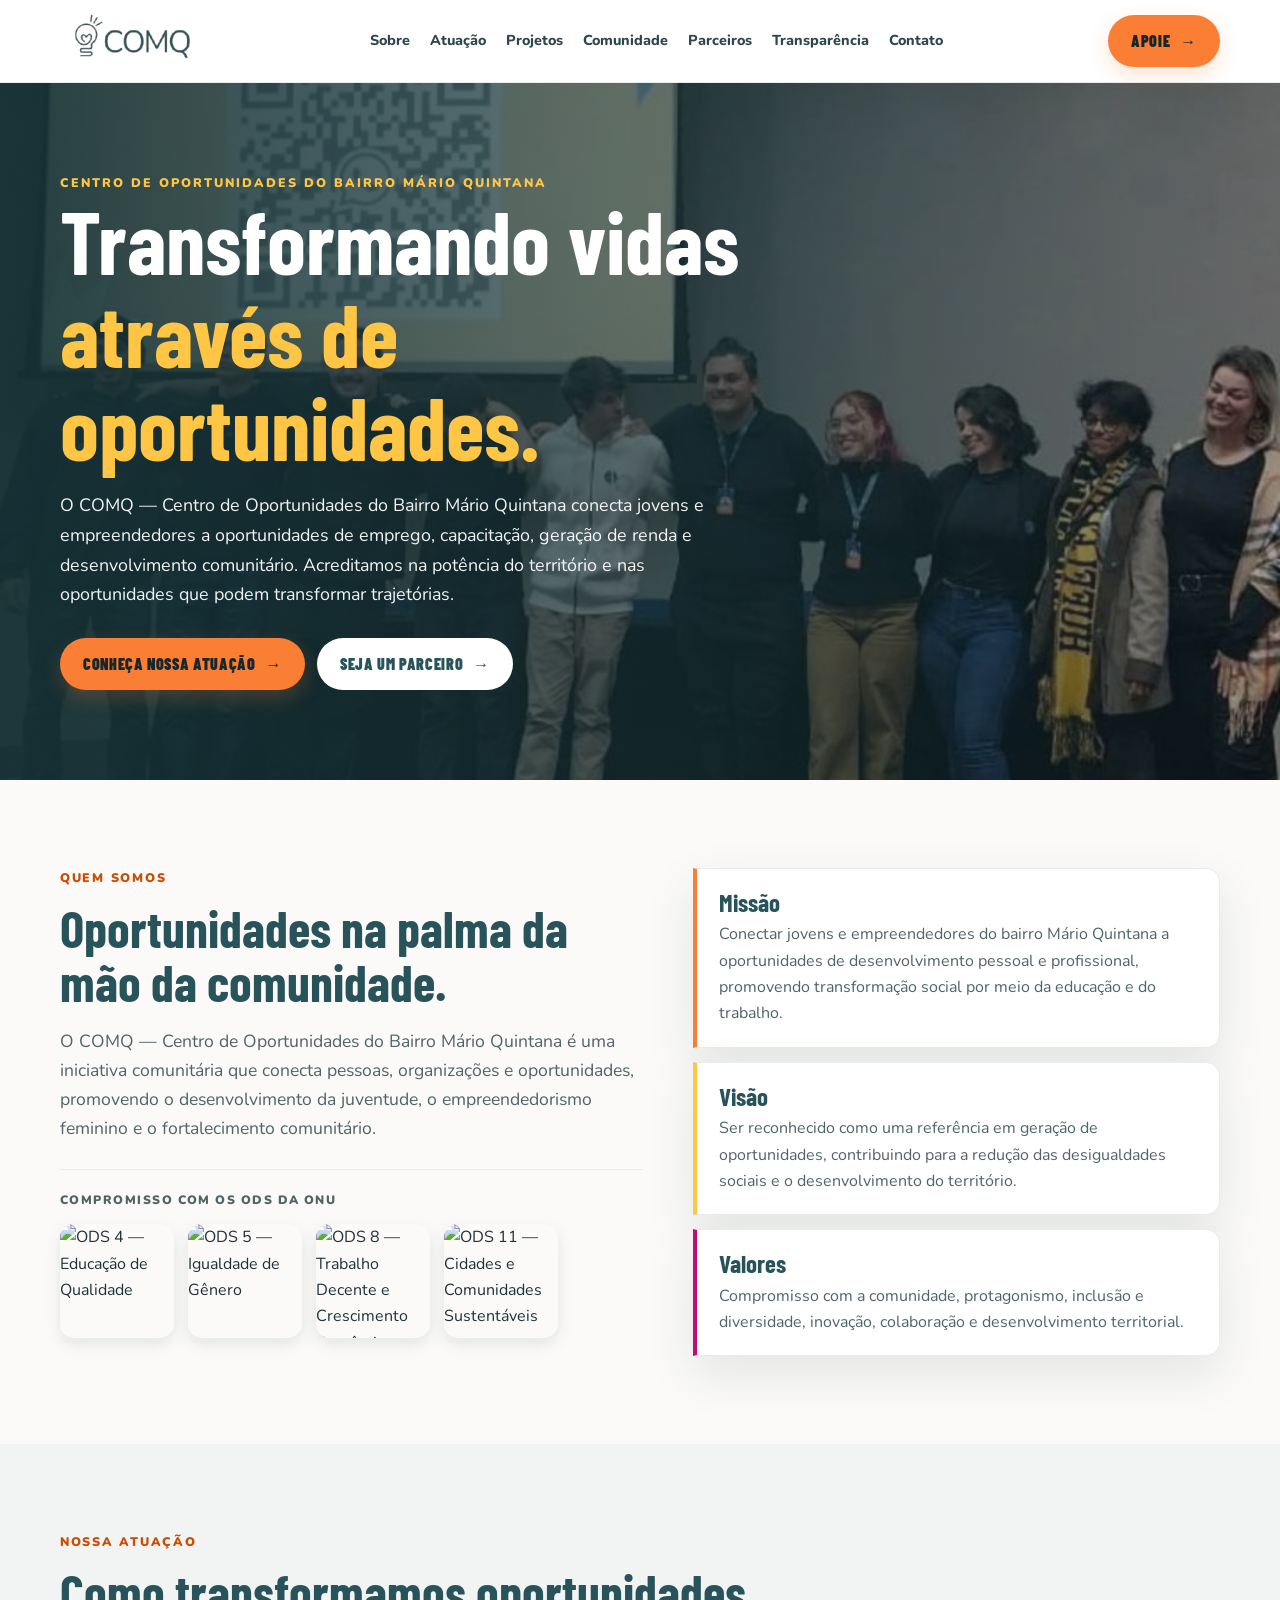
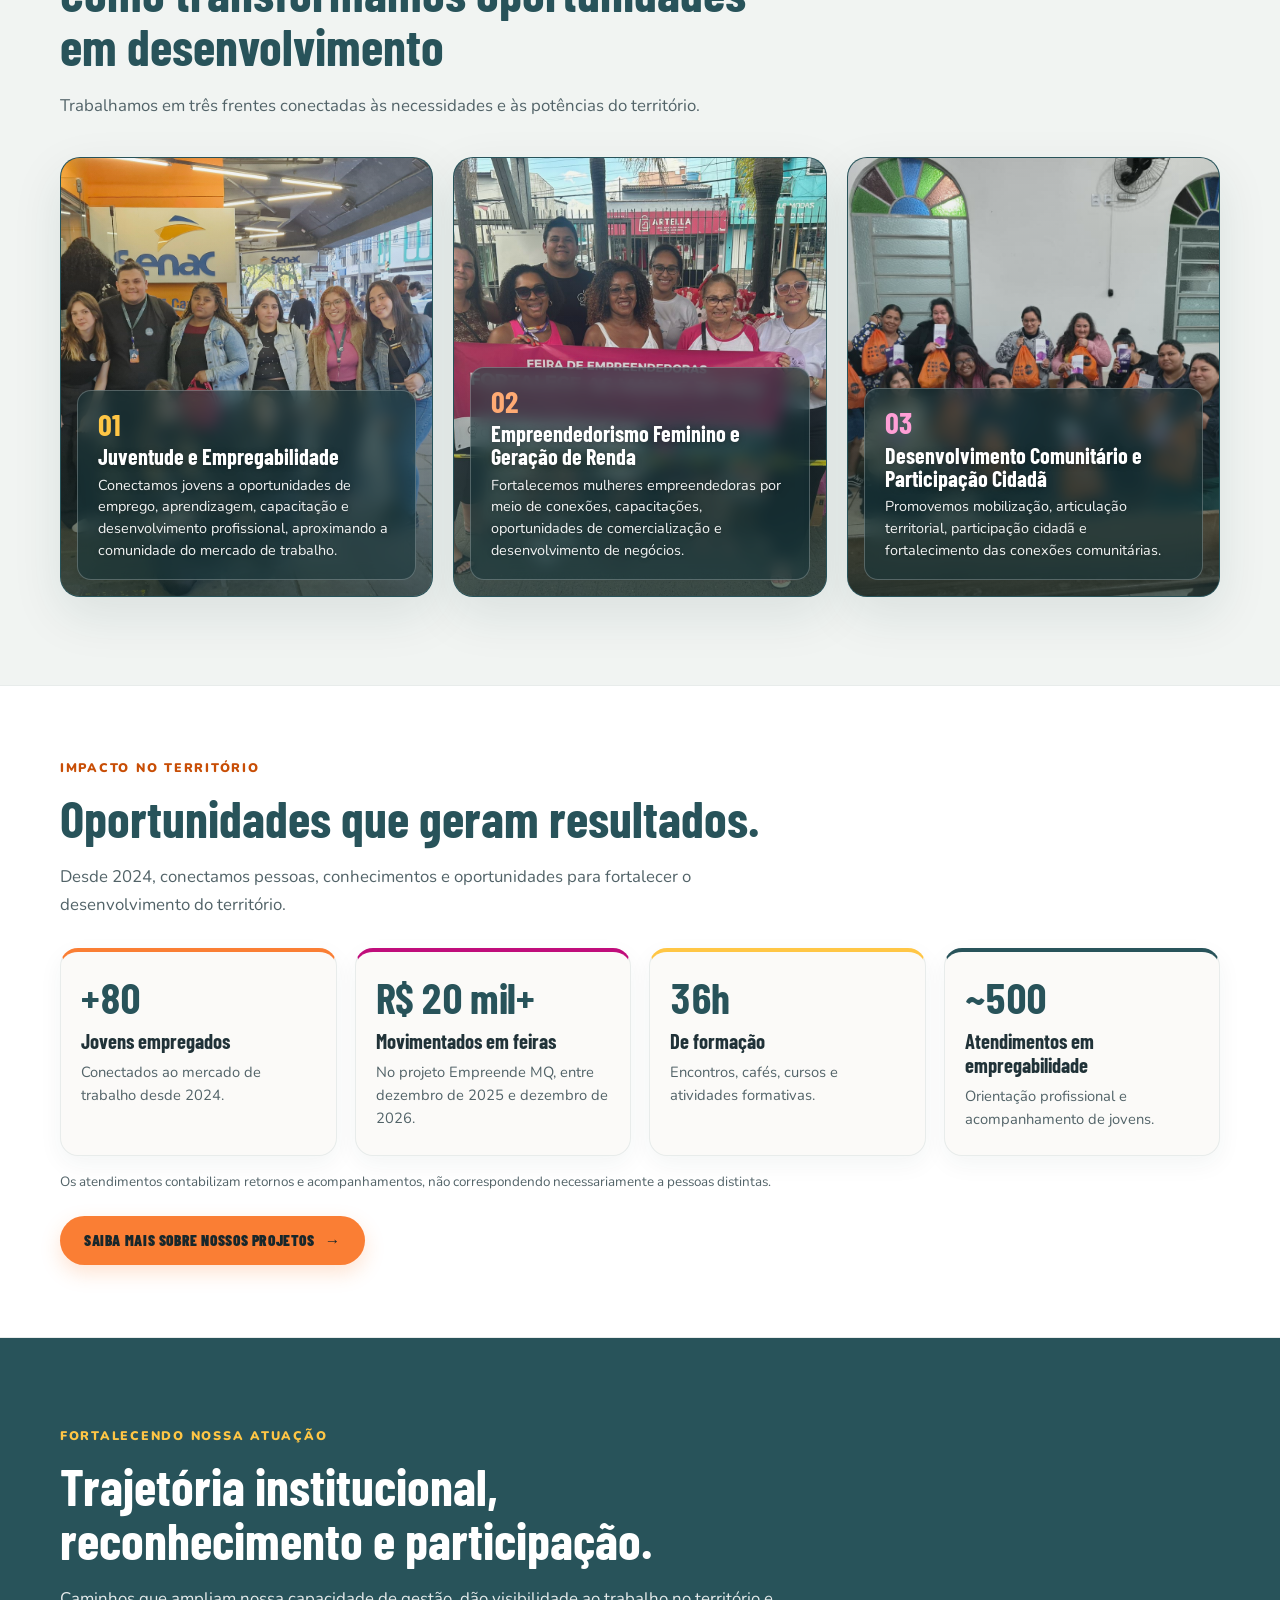
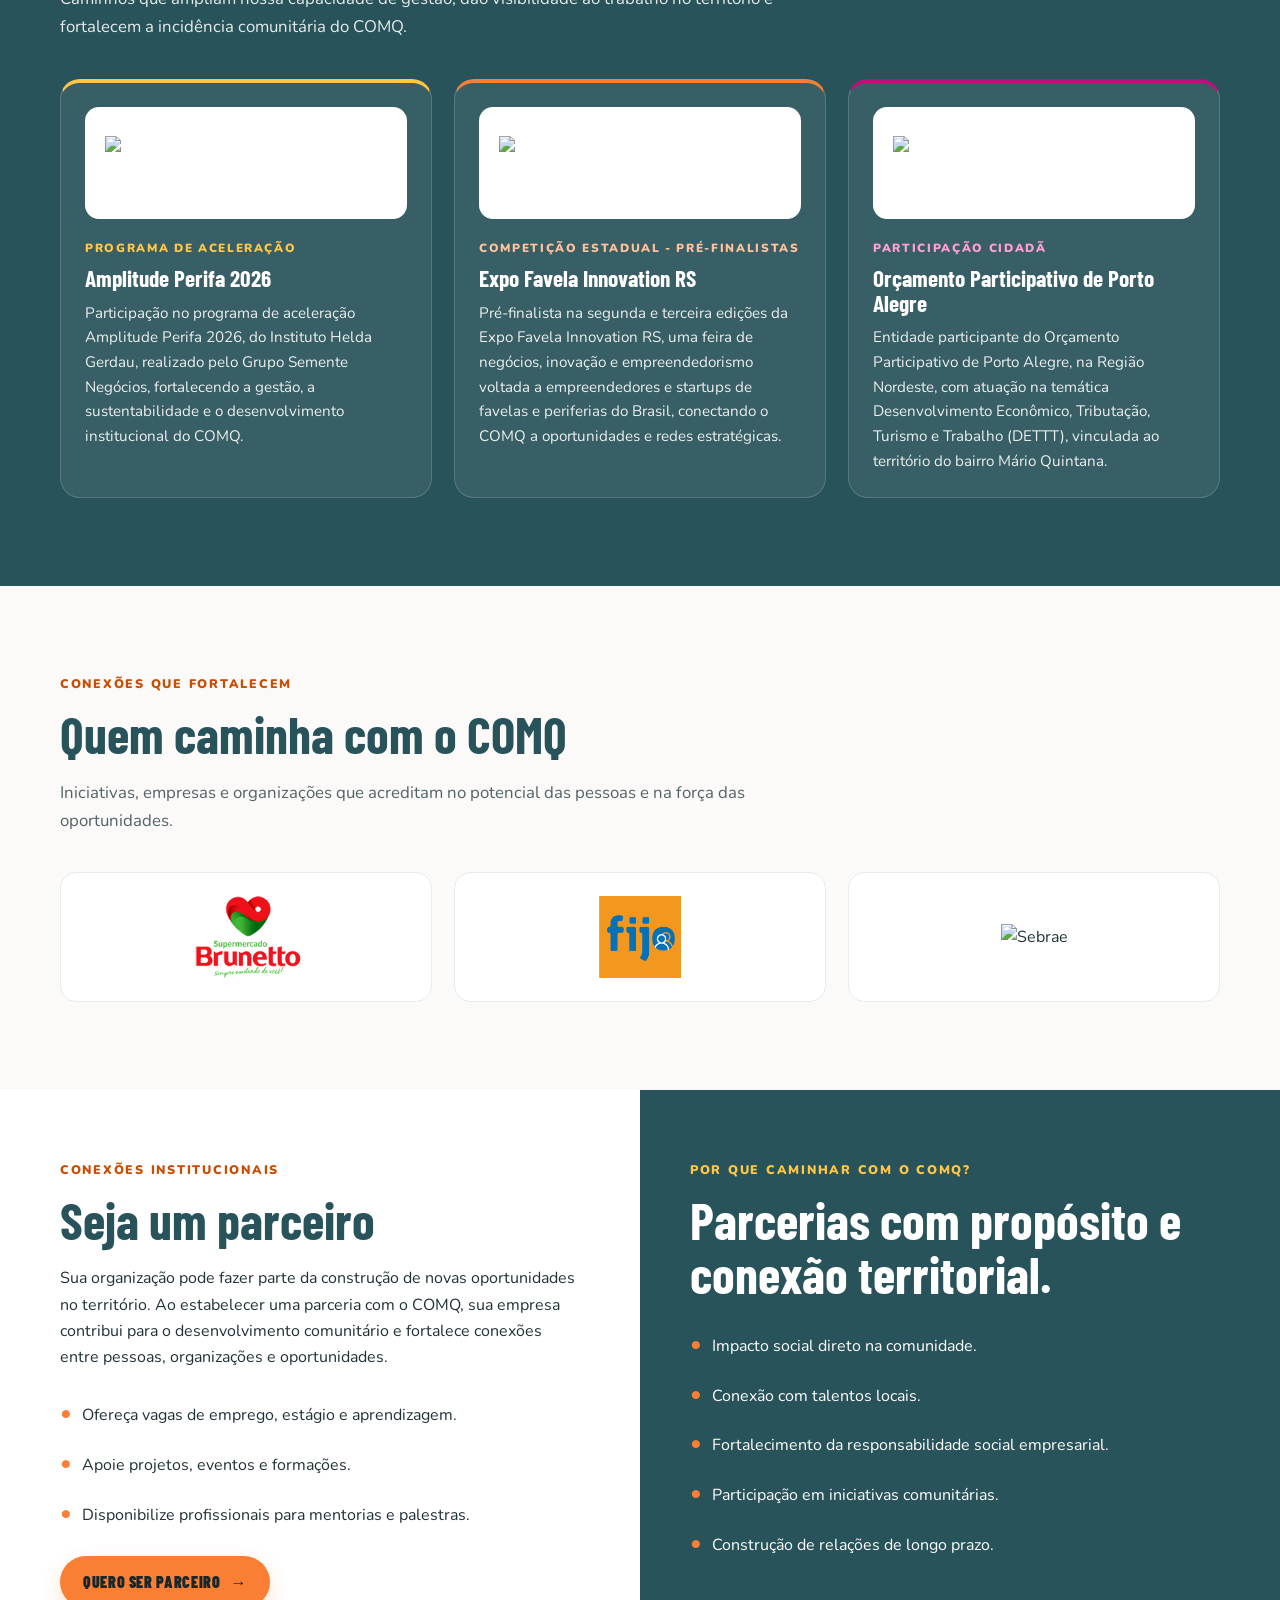
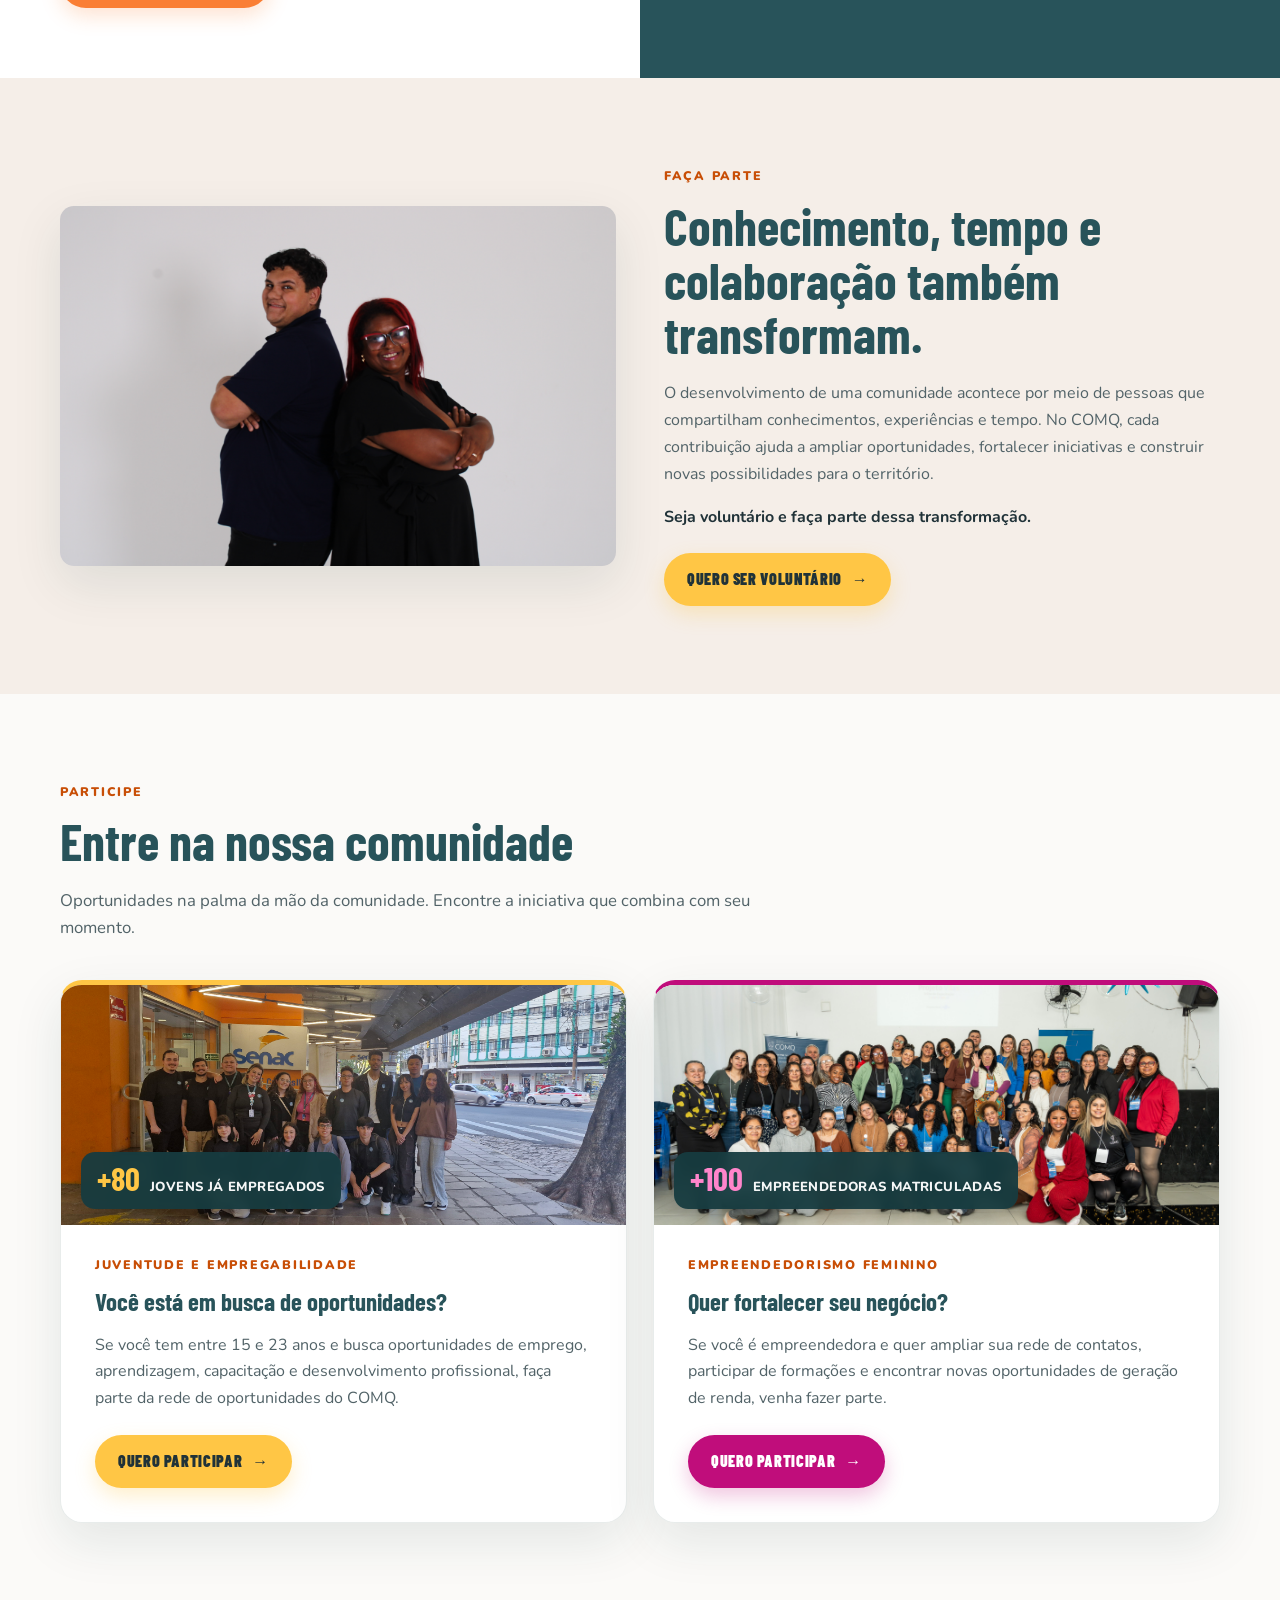
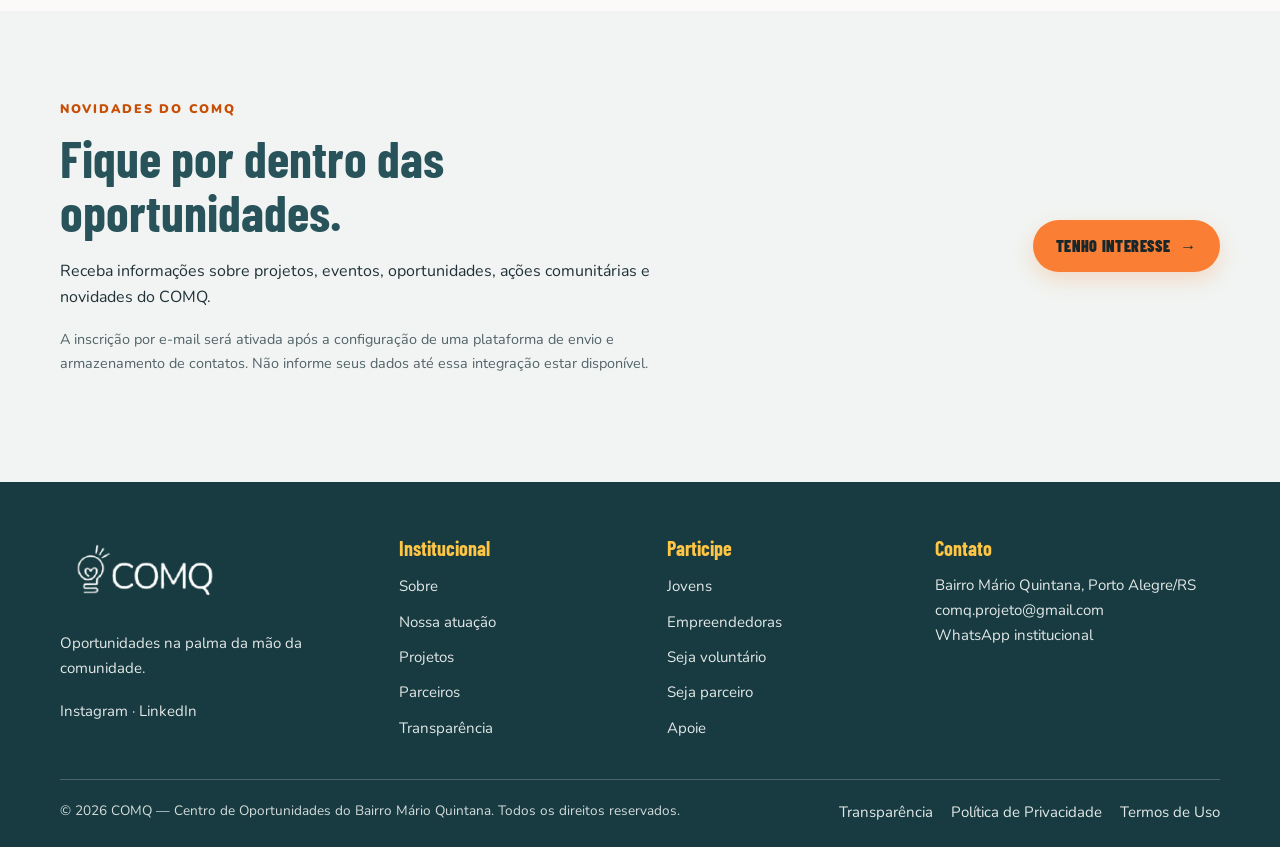
==== commit 4282a7a6: "Update index.html" ====
--- a/index.html
+++ b/index.html
@@ -53,15 +53,15 @@
 *{box-sizing:border-box}html{scroll-behavior:smooth;scroll-padding-top:90px}body{margin:0;font-family:'Nunito',sans-serif;color:var(--ink);background:var(--paper);line-height:1.65}img{max-width:100%;display:block}a{color:inherit}button,a{-webkit-tap-highlight-color:transparent}a:focus-visible,button:focus-visible,input:focus-visible{outline:3px solid var(--orange);outline-offset:3px}.skip-link{position:absolute;left:-9999px;top:8px;background:#fff;color:var(--petrol);font-weight:800;border-radius:8px;box-shadow:var(--shadow);padding:12px 16px;z-index:999}.skip-link:focus{left:12px}.container{width:min(1160px,calc(100% - 40px));margin:auto}.header{position:sticky;top:0;z-index:100;background:rgba(255,255,255,.97);backdrop-filter:blur(12px);border-bottom:1px solid rgba(40,83,90,.10)}.header-inner{height:82px;display:flex;align-items:center;justify-content:space-between;gap:20px}.logo{width:145px;height:auto;max-height:60px;object-fit:contain;flex-shrink:0}.nav{display:flex;align-items:center;gap:20px;flex-wrap:wrap}.nav a{text-decoration:none;font-size:.9rem;font-weight:800;color:#2E464C;white-space:nowrap}.nav a:hover{color:var(--orange-text)}.btn{display:inline-flex;align-items:center;justify-content:center;gap:10px;padding:13px 23px;border-radius:999px;text-decoration:none;font-weight:900;font-family:'Barlow Condensed',sans-serif;letter-spacing:.04em;text-transform:uppercase;transition:.2s;border:0;cursor:pointer}.btn:hover{transform:translateY(-2px)}.btn-primary{background:var(--orange);color:#18272B;box-shadow:0 8px 20px rgba(250,126,52,.22)}.btn-light{background:#fff;color:var(--petrol)}.btn-yellow{background:var(--yellow);color:var(--ink);box-shadow:0 8px 20px rgba(255,198,69,.28)}.btn-pink{background:var(--pink);color:#fff;box-shadow:0 8px 20px rgba(192,13,123,.24)}.menu-toggle{display:none;background:none;border:0;color:var(--petrol);font-size:1.7rem;padding:8px;cursor:pointer}.hero{min-height:590px;display:flex;align-items:center;position:relative;isolation:isolate;color:#fff;background:var(--petrol);overflow:hidden}.hero:before{content:"";position:absolute;inset:0;background:linear-gradient(90deg,rgba(20,49,53,.92),rgba(20,49,53,.62) 58%,rgba(20,49,53,.28));z-index:-1}.hero-bg{position:absolute;inset:0;width:100%;height:100%;object-fit:cover;z-index:-2}.hero-content{max-width:720px;padding:90px 0}.eyebrow{font-size:.78rem;text-transform:uppercase;letter-spacing:.16em;font-weight:900;color:var(--yellow)}h1,h2,h3,.display{font-family:'Barlow Condensed',sans-serif;line-height:1.06;margin:0 0 18px}h1{font-size:clamp(3rem,7vw,5.5rem);max-width:750px}h1 span,.accent{color:var(--yellow)}h2{font-size:clamp(2.2rem,4vw,3.2rem);color:var(--petrol)}h3{font-size:1.55rem;color:var(--petrol)}p{margin:0 0 18px}.hero p{font-size:1.12rem;max-width:650px;color:rgba(255,255,255,.94)}.actions{display:flex;gap:12px;flex-wrap:wrap;margin-top:28px}.section{padding:88px 0}.section-intro{max-width:720px;margin-bottom:38px}.section-intro p{color:var(--muted);font-size:1.05rem}.kicker{color:var(--orange-text);font-size:.78rem;font-weight:900;text-transform:uppercase;letter-spacing:.14em;margin-bottom:12px}.grid-3{display:grid;grid-template-columns:repeat(3,1fr);gap:20px}
 
 /* Cartões Nossa Atuação com foto ao fundo e efeito vidro fosco */
-.card{position:relative;isolation:isolate;overflow:hidden;min-height:330px;display:flex;flex-direction:column;justify-content:flex-end;background:var(--petrol);border:1px solid rgba(40,83,90,.22);border-radius:20px;padding:22px;box-shadow:var(--shadow);transition:transform 300ms cubic-bezier(.22,1,.36,1),border-color 300ms cubic-bezier(.22,1,.36,1),box-shadow 300ms cubic-bezier(.22,1,.36,1)}
-.card-bg{position:absolute;inset:0;width:100%;height:100%;object-fit:cover;object-position:center;z-index:-2;transition:transform 500ms cubic-bezier(.22,1,.36,1)}
-.card:before{content:"";position:absolute;inset:0;background:linear-gradient(180deg,rgba(20,49,53,.18) 0%,rgba(20,49,53,.62) 100%);z-index:-1}
-.card-glass{background:rgba(24,54,59,.74);backdrop-filter:blur(12px);-webkit-backdrop-filter:blur(12px);border:1px solid rgba(255,255,255,.18);border-radius:14px;padding:22px 22px 24px;transition:background-color 300ms cubic-bezier(.22,1,.36,1),border-color 300ms cubic-bezier(.22,1,.36,1)}
-.card-number{font-family:'Barlow Condensed',sans-serif;color:var(--yellow);font-size:2.25rem;line-height:1;font-weight:700;margin-bottom:8px}
+.card{position:relative;isolation:isolate;overflow:hidden;min-height:440px;display:flex;flex-direction:column;justify-content:flex-end;background:var(--petrol);border:1px solid rgba(40,83,90,.22);border-radius:20px;padding:16px;box-shadow:var(--shadow);transition:transform 300ms cubic-bezier(.22,1,.36,1),border-color 300ms cubic-bezier(.22,1,.36,1),box-shadow 300ms cubic-bezier(.22,1,.36,1)}
+.card-bg{position:absolute;inset:0;width:100%;height:100%;object-fit:cover;object-position:center top;z-index:-2;transition:transform 500ms cubic-bezier(.22,1,.36,1)}
+.card:before{content:"";position:absolute;inset:0;background:linear-gradient(180deg,rgba(20,49,53,.04) 0%,rgba(20,49,53,.15) 45%,rgba(20,49,53,.68) 100%);z-index:-1}
+.card-glass{background:rgba(24,54,59,.58);backdrop-filter:blur(8px);-webkit-backdrop-filter:blur(8px);border:1px solid rgba(255,255,255,.24);border-radius:14px;padding:18px 20px;transition:background-color 300ms cubic-bezier(.22,1,.36,1),border-color 300ms cubic-bezier(.22,1,.36,1)}
+.card-number{font-family:'Barlow Condensed',sans-serif;color:var(--yellow);font-size:1.9rem;line-height:1;font-weight:700;margin-bottom:6px}
 .card:nth-child(2) .card-number{color:#ffaa73}
 .card:nth-child(3) .card-number{color:#ff9fd6}
-.card h3{color:#fff;margin-bottom:8px}
-.card p{color:rgba(255,255,255,.92);margin-bottom:0;font-size:.96rem;line-height:1.6}
+.card h3{color:#fff;font-size:1.38rem;margin-bottom:6px;text-shadow:0 1px 6px rgba(0,0,0,.35)}
+.card p{color:rgba(255,255,255,.95);margin-bottom:0;font-size:.9rem;line-height:1.5;text-shadow:0 1px 4px rgba(0,0,0,.30)}
 
 .about-grid{display:grid;grid-template-columns:1.05fr .95fr;gap:50px;align-items:start}.about-copy{font-size:1.1rem;color:var(--muted)}
 
@@ -143,8 +143,8 @@
   }
   .card:hover .card-bg{transform:scale(1.05)}
   .card:hover .card-glass{
-    background:rgba(24,54,59,.84);
-    border-color:rgba(255,255,255,.30);
+    background:rgba(24,54,59,.72);
+    border-color:rgba(255,255,255,.35);
   }
 
   .result-card:hover{
@@ -198,7 +198,7 @@
 .newsletter{background:#f1f4f2}.newsletter-inner{display:flex;justify-content:space-between;align-items:center;gap:30px}.newsletter-inner>div{max-width:620px}.newsletter-note{font-size:.9rem;color:var(--muted)}.footer{background:#173b40;color:#fff;padding:56px 0 22px}.footer-grid{display:grid;grid-template-columns:1.3fr 1fr 1fr 1.2fr;gap:30px}.footer-logo{width:170px;max-height:75px;object-fit:contain;object-position:left;margin-bottom:18px;filter:brightness(0) invert(1)}.footer h3{font-size:1.25rem;color:var(--yellow);margin-bottom:14px}.footer p,.footer a,.footer address{color:rgba(255,255,255,.88);font-style:normal;font-size:.94rem}.footer ul{list-style:none;padding:0;margin:0;display:grid;gap:9px}.footer a{text-decoration:none}.footer a:hover{text-decoration:underline;color:#fff}.footer-bottom{display:flex;justify-content:space-between;gap:20px;border-top:1px solid rgba(255,255,255,.22);margin-top:38px;padding-top:20px;font-size:.85rem;color:rgba(255,255,255,.82)}.footer-bottom-links{display:flex;gap:18px;flex-wrap:wrap}
 @media(max-width:1020px){.nav{gap:14px}.nav a{font-size:.85rem}.results-grid{grid-template-columns:repeat(2,minmax(0,1fr))}}
 @media(max-width:900px){.nav{gap:12px}.footer-grid{grid-template-columns:1fr 1fr}.about-grid,.volunteer-inner,.milestones-grid{grid-template-columns:1fr}.volunteer-content{max-width:100%}.split-panel,.split-panel.dark{padding:55px 30px}}
-@media(max-width:780px){.container{width:min(100% - 32px,1160px)}.header-inner{height:72px}.logo{width:125px}.menu-toggle{display:block}.nav{display:none;position:absolute;top:72px;left:0;right:0;background:#fff;padding:18px 24px 24px;box-shadow:var(--shadow);flex-direction:column;align-items:stretch;gap:6px}.nav.open{display:flex}.nav a{padding:8px 0;font-size:1rem}.header .btn{padding:10px 14px;font-size:.85rem}.hero{min-height:590px}.hero-content{padding:75px 0}.section{padding:65px 0}.results-band{padding:54px 0}.ods-list{gap:12px}.ods-list img{width:88px;height:88px}.grid-3,.community-grid,.logos{grid-template-columns:1fr}.card{min-height:290px}.milestone-card{padding:22px}.milestone-logo-box{height:100px}.results-grid{grid-template-columns:repeat(2,minmax(0,1fr));gap:12px}.result-card{padding:20px 16px}.result-value{font-size:2.15rem}.result-label{font-size:1.15rem}.result-desc{font-size:.88rem}.split{grid-template-columns:1fr}.split-panel,.split-panel.dark{padding:48px 24px}.volunteer-inner{gap:24px}.volunteer-image img{height:250px}.community-media{height:210px}.community-body{padding:24px}.community-body .btn{width:100%}.newsletter-inner{align-items:flex-start;flex-direction:column}.footer-grid{grid-template-columns:1fr}.footer-bottom{flex-direction:column}.actions .btn,.volunteer-content .btn,.results-cta .btn{width:100%}}
+@media(max-width:780px){.container{width:min(100% - 32px,1160px)}.header-inner{height:72px}.logo{width:125px}.menu-toggle{display:block}.nav{display:none;position:absolute;top:72px;left:0;right:0;background:#fff;padding:18px 24px 24px;box-shadow:var(--shadow);flex-direction:column;align-items:stretch;gap:6px}.nav.open{display:flex}.nav a{padding:8px 0;font-size:1rem}.header .btn{padding:10px 14px;font-size:.85rem}.hero{min-height:590px}.hero-content{padding:75px 0}.section{padding:65px 0}.results-band{padding:54px 0}.ods-list{gap:12px}.ods-list img{width:88px;height:88px}.grid-3,.community-grid,.logos{grid-template-columns:1fr}.card{min-height:380px}.milestone-card{padding:22px}.milestone-logo-box{height:100px}.results-grid{grid-template-columns:repeat(2,minmax(0,1fr));gap:12px}.result-card{padding:20px 16px}.result-value{font-size:2.15rem}.result-label{font-size:1.15rem}.result-desc{font-size:.88rem}.split{grid-template-columns:1fr}.split-panel,.split-panel.dark{padding:48px 24px}.volunteer-inner{gap:24px}.volunteer-image img{height:250px}.community-media{height:210px}.community-body{padding:24px}.community-body .btn{width:100%}.newsletter-inner{align-items:flex-start;flex-direction:column}.footer-grid{grid-template-columns:1fr}.footer-bottom{flex-direction:column}.actions .btn,.volunteer-content .btn,.results-cta .btn{width:100%}}
 @media(max-width:400px){.results-grid{grid-template-columns:minmax(0,1fr)}}
 @media(prefers-reduced-motion:reduce){html{scroll-behavior:auto}*,*:before,*:after{transition:none!important;animation:none!important}}
 </style>
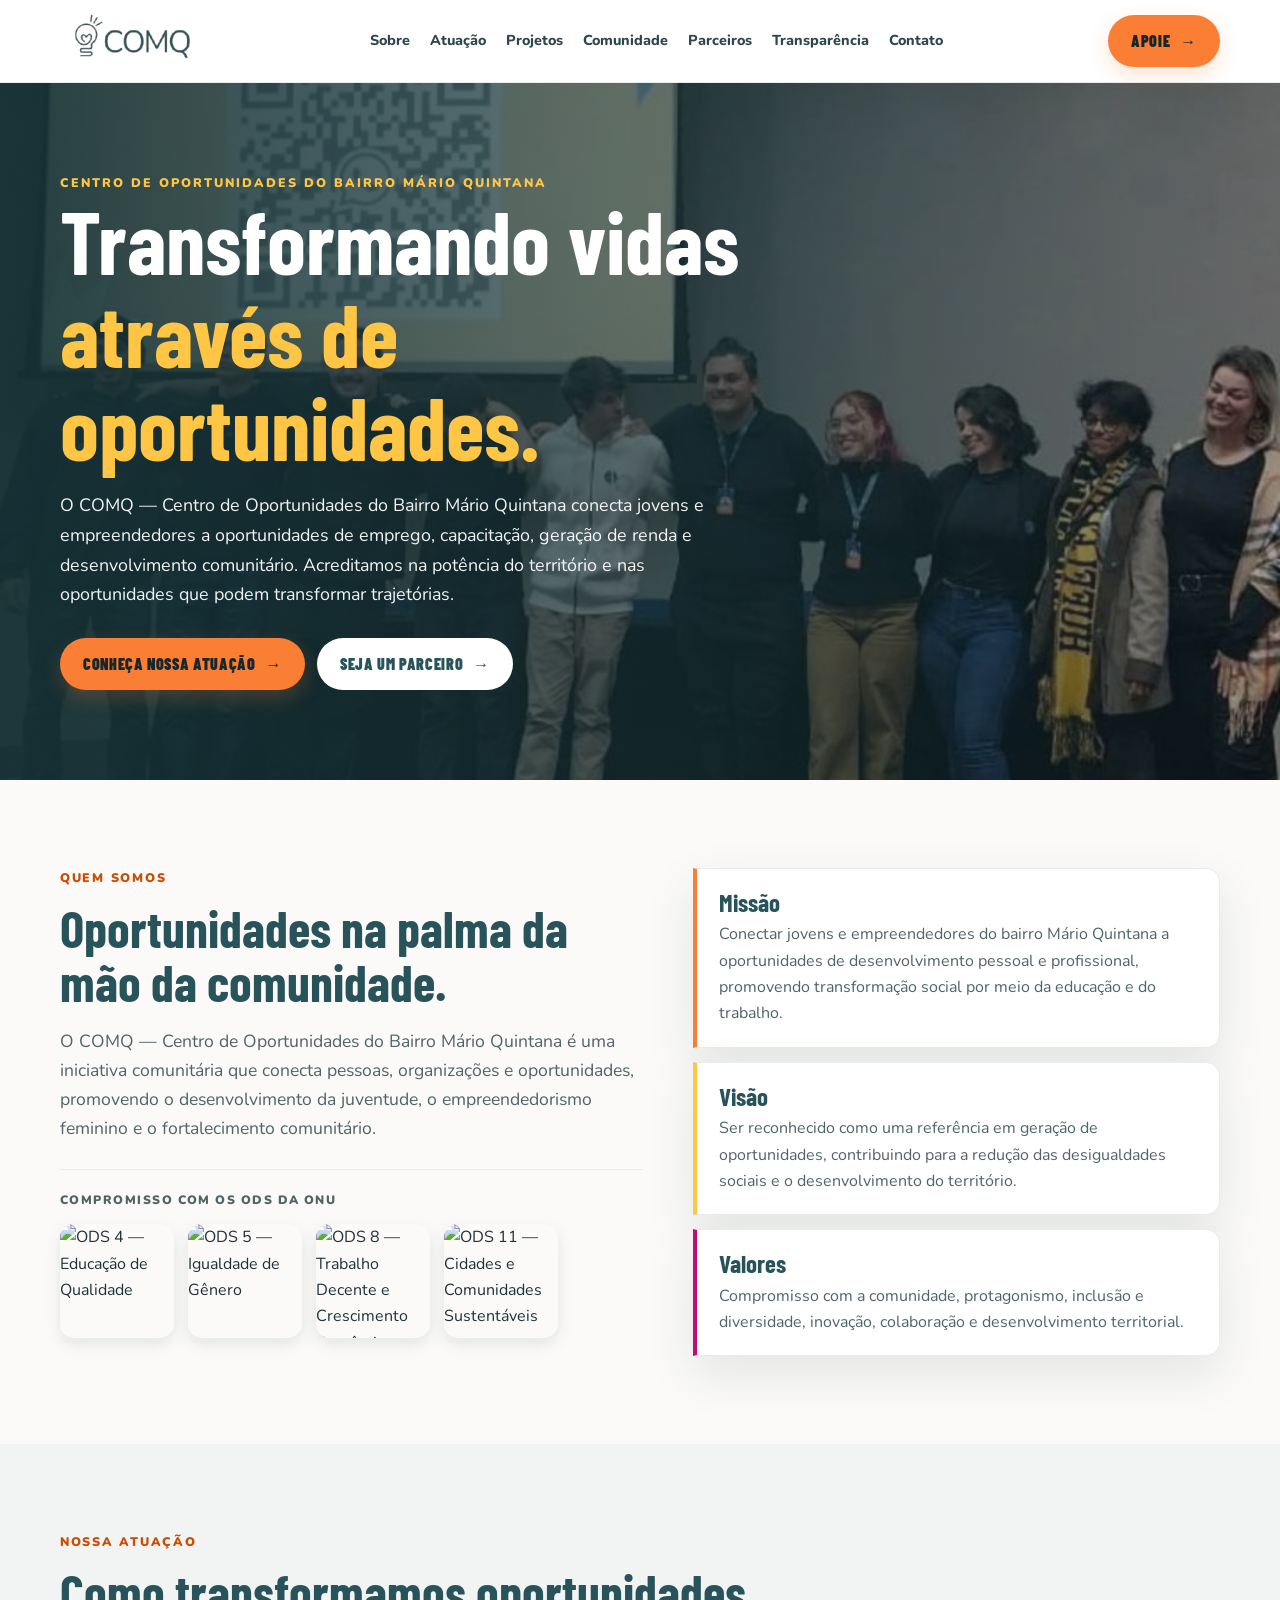
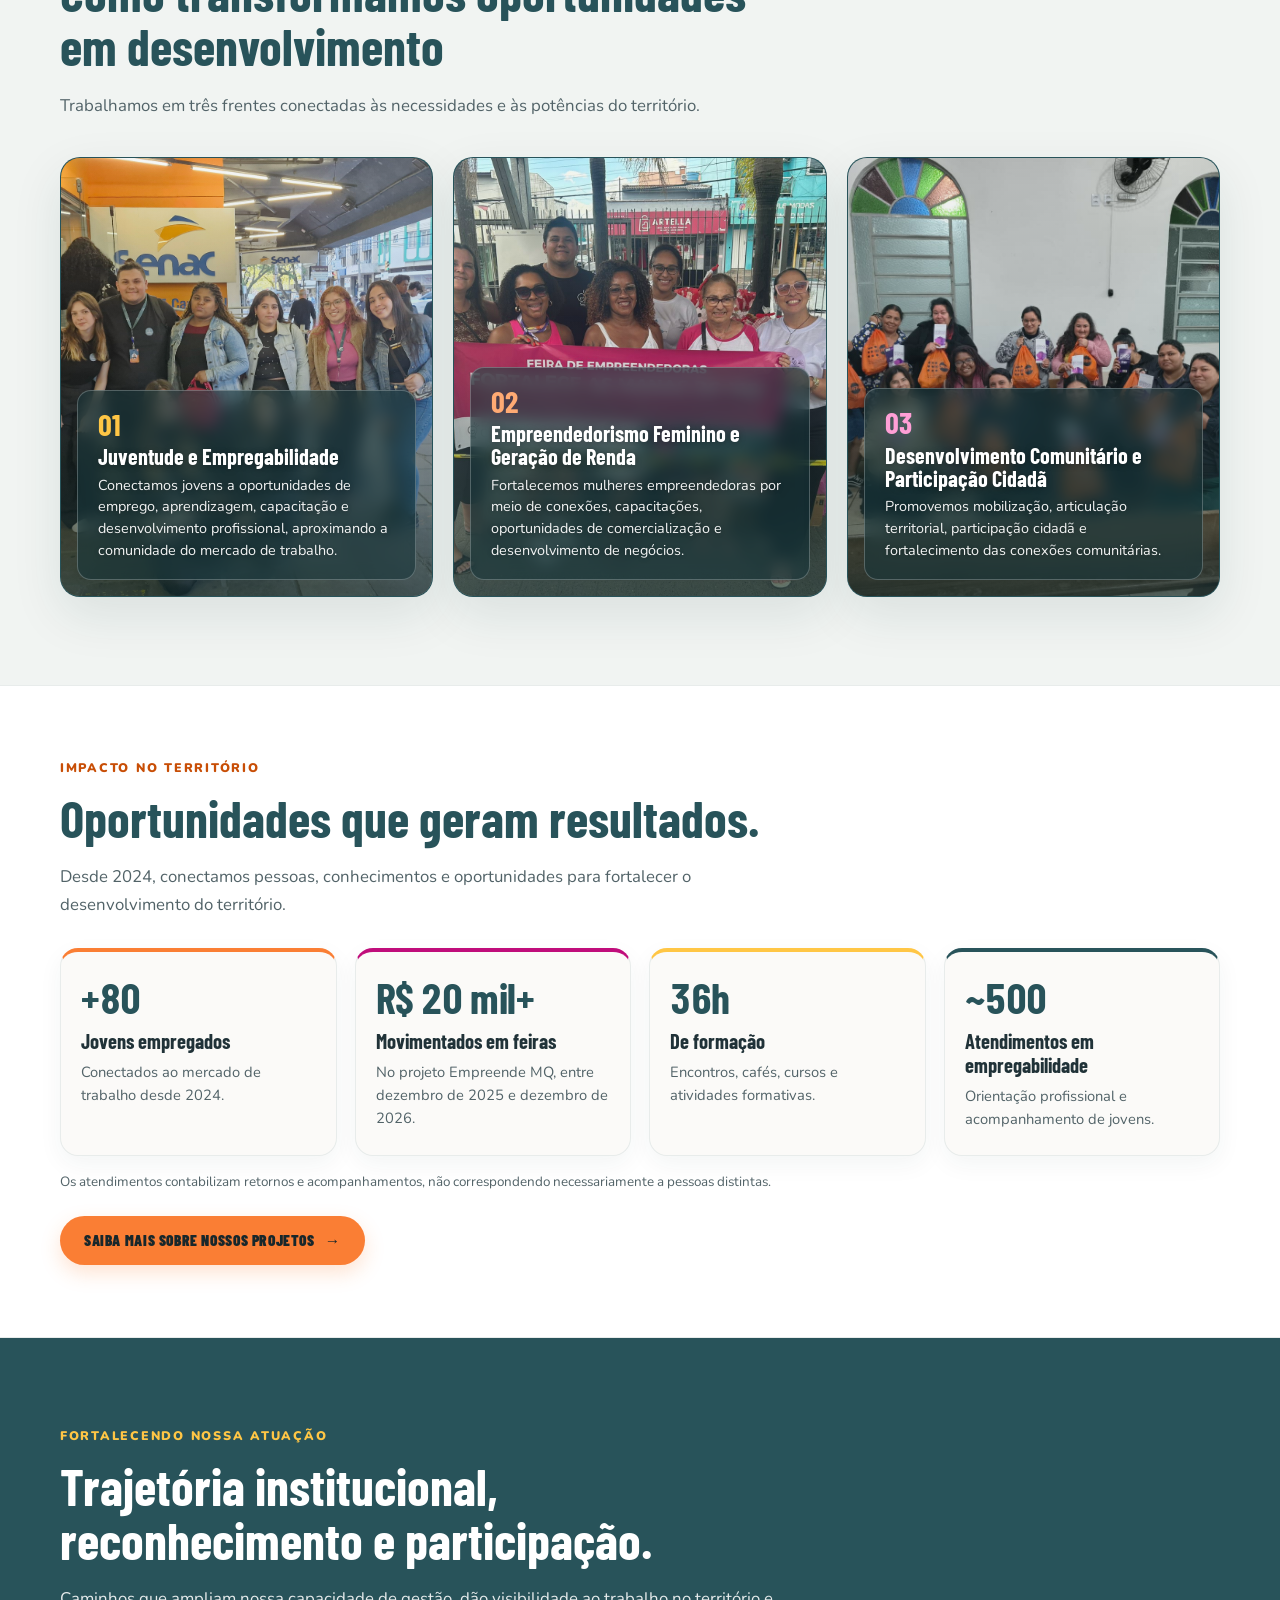
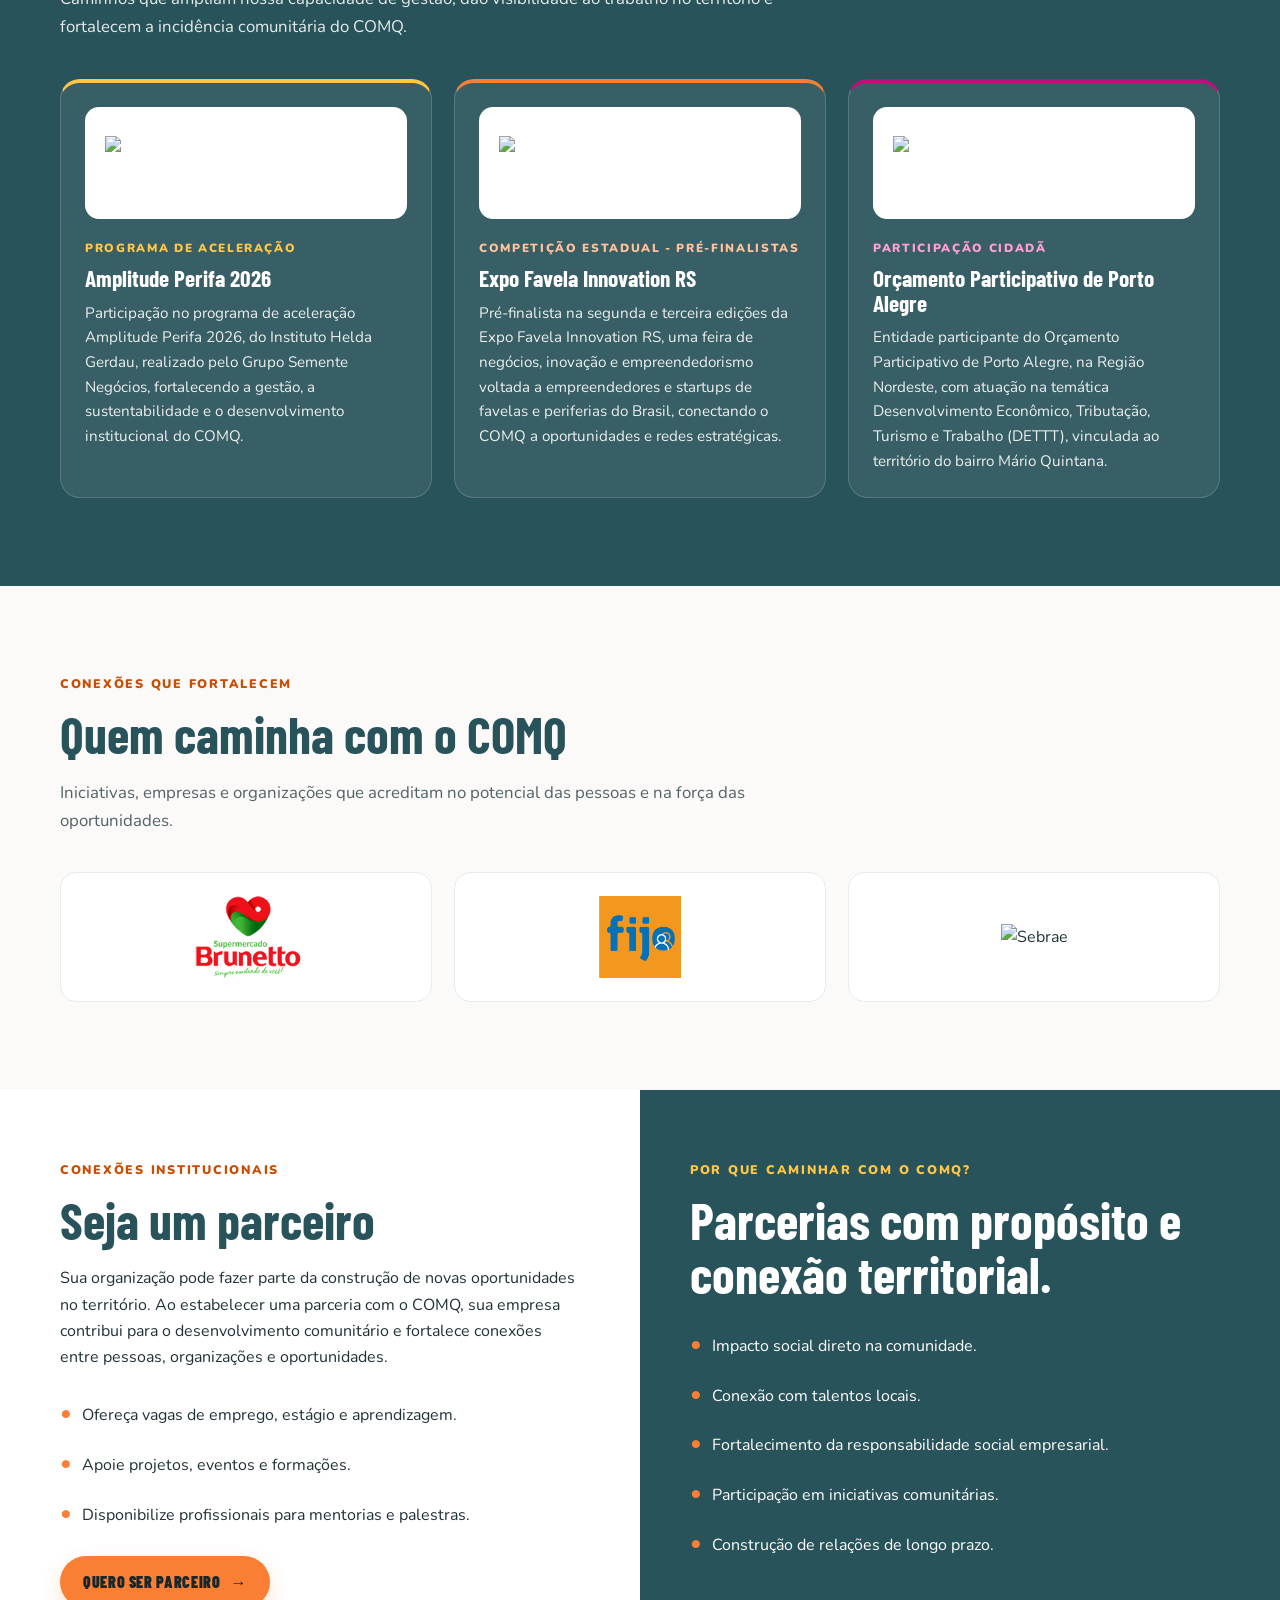
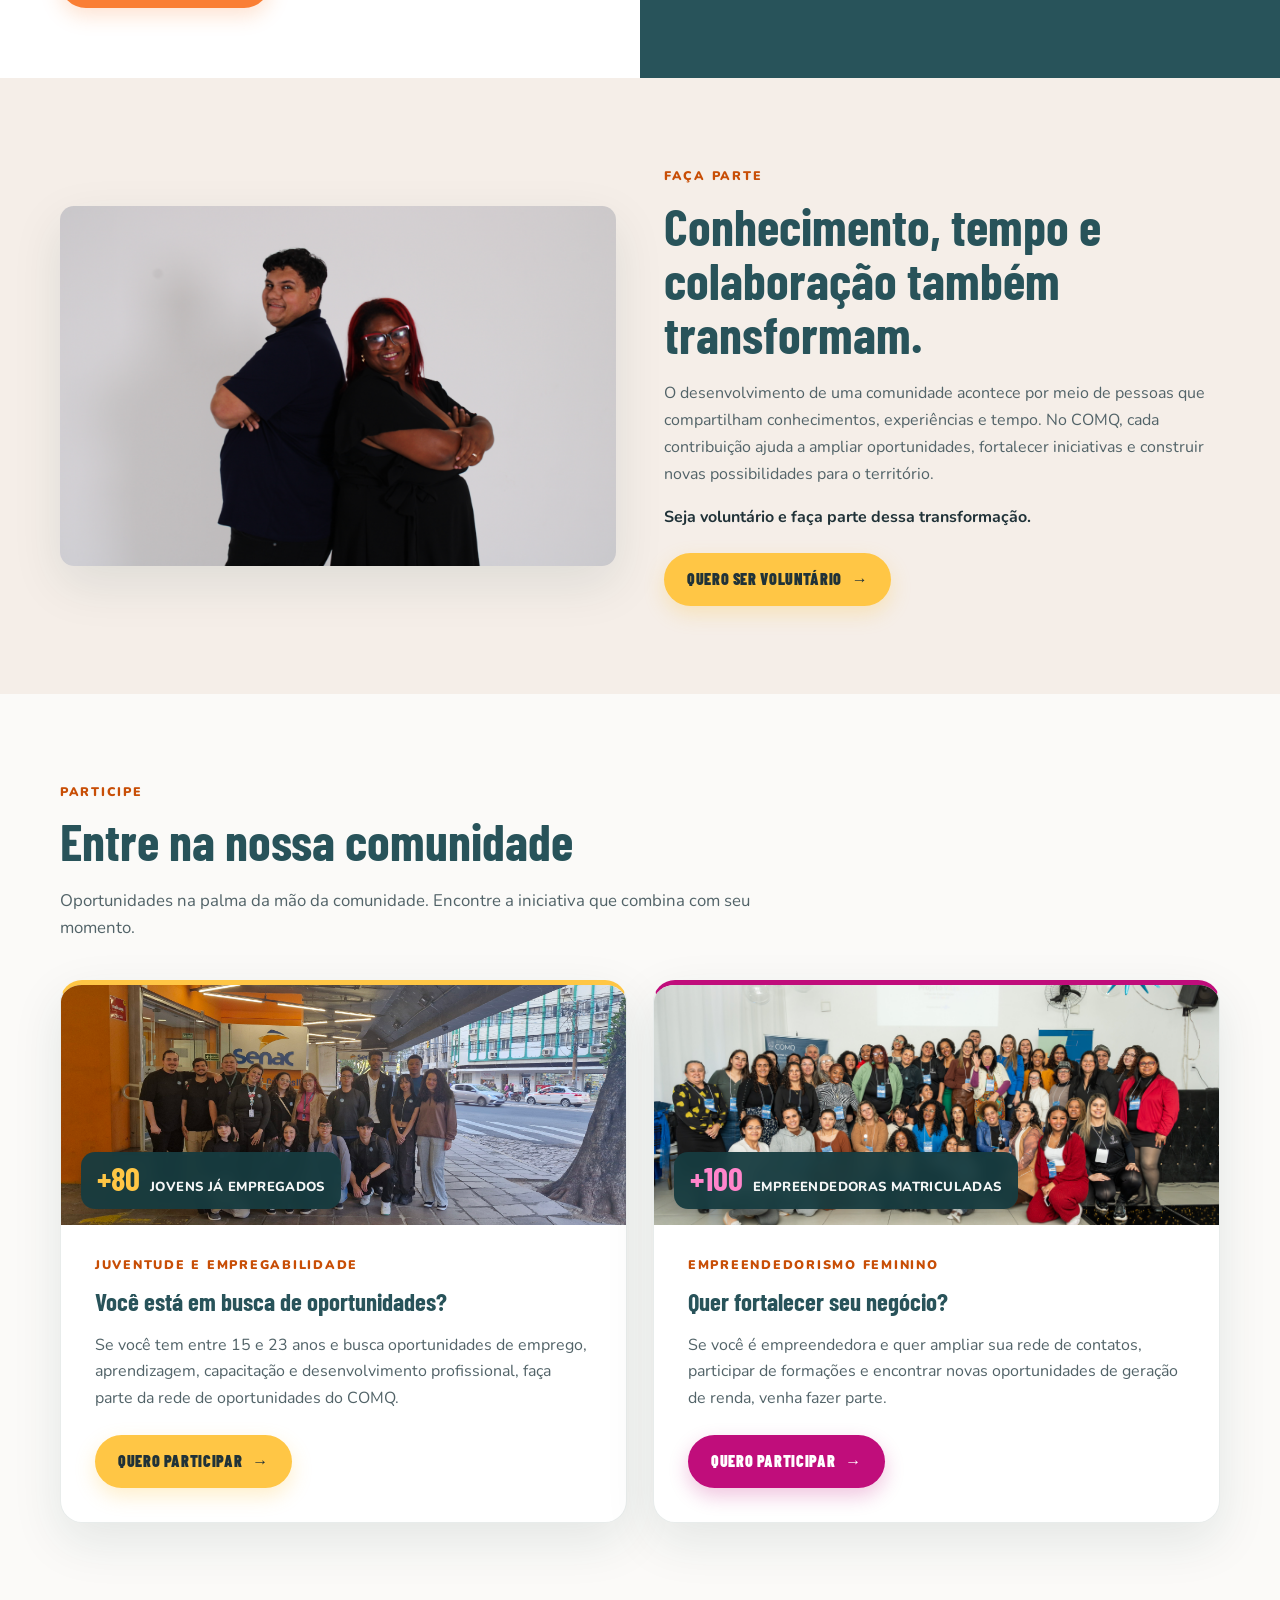
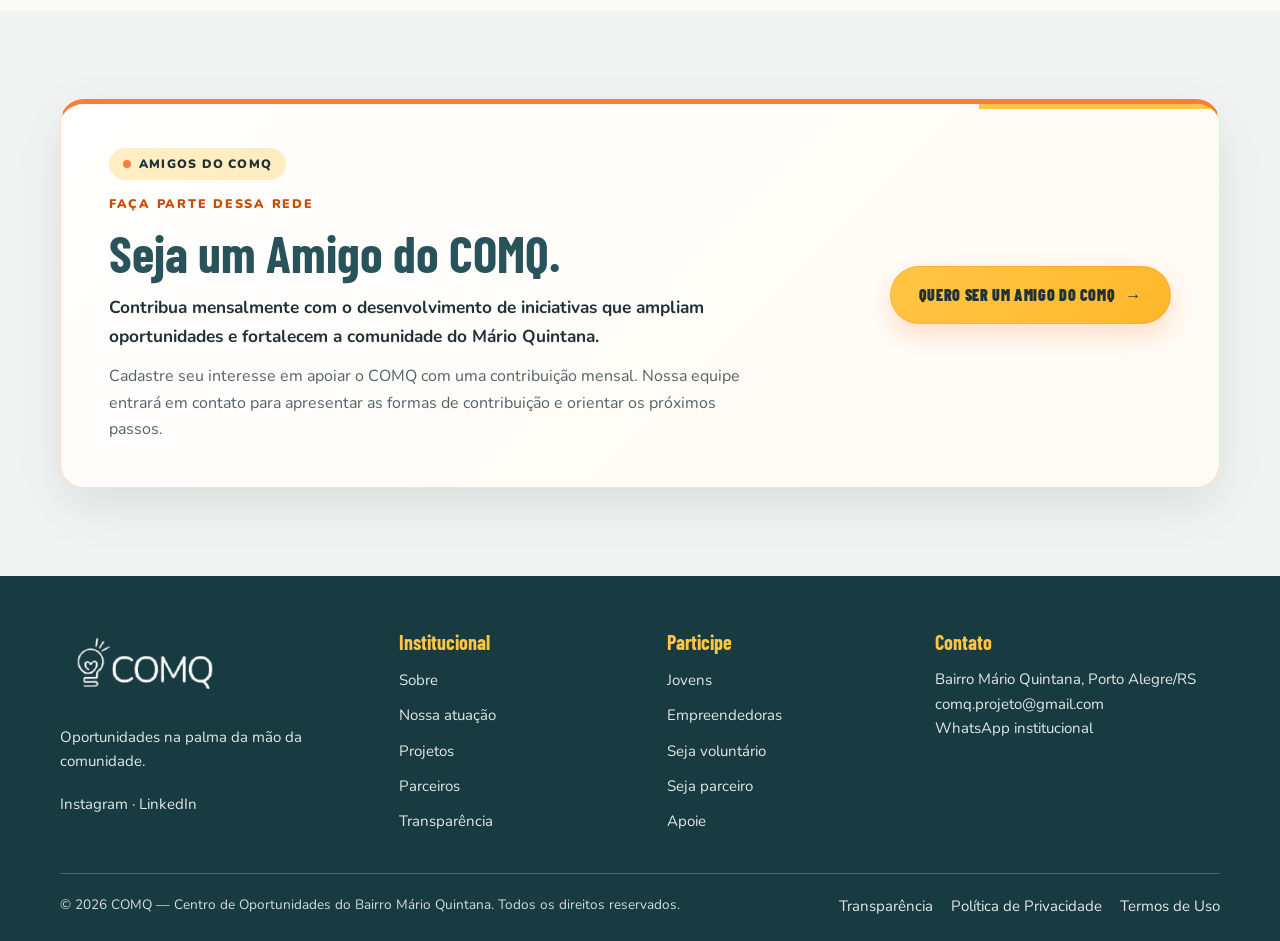
==== commit 59f2e383: "Update index.html" ====
--- a/index.html
+++ b/index.html
@@ -195,10 +195,23 @@
 .community-body p{color:var(--muted);margin-bottom:24px}
 .community-body .btn{margin-top:auto;align-self:flex-start}
 
-.newsletter{background:#f1f4f2}.newsletter-inner{display:flex;justify-content:space-between;align-items:center;gap:30px}.newsletter-inner>div{max-width:620px}.newsletter-note{font-size:.9rem;color:var(--muted)}.footer{background:#173b40;color:#fff;padding:56px 0 22px}.footer-grid{display:grid;grid-template-columns:1.3fr 1fr 1fr 1.2fr;gap:30px}.footer-logo{width:170px;max-height:75px;object-fit:contain;object-position:left;margin-bottom:18px;filter:brightness(0) invert(1)}.footer h3{font-size:1.25rem;color:var(--yellow);margin-bottom:14px}.footer p,.footer a,.footer address{color:rgba(255,255,255,.88);font-style:normal;font-size:.94rem}.footer ul{list-style:none;padding:0;margin:0;display:grid;gap:9px}.footer a{text-decoration:none}.footer a:hover{text-decoration:underline;color:#fff}.footer-bottom{display:flex;justify-content:space-between;gap:20px;border-top:1px solid rgba(255,255,255,.22);margin-top:38px;padding-top:20px;font-size:.85rem;color:rgba(255,255,255,.82)}.footer-bottom-links{display:flex;gap:18px;flex-wrap:wrap}
+/* Seção Amigos do COMQ (Apoio Recorrente) */
+.friends-band{background:#f1f4f2}
+.friends-card{background:linear-gradient(135deg,#fff 0%,#fffaf2 100%);border:1px solid rgba(250,126,52,.24);border-top:5px solid var(--orange);border-radius:24px;padding:44px 48px;box-shadow:var(--shadow);display:flex;justify-content:space-between;align-items:center;gap:36px;position:relative;overflow:hidden}
+.friends-card:before{content:"";position:absolute;top:0;right:0;width:240px;height:5px;background:var(--yellow)}
+.friends-copy{max-width:650px}
+.friends-pill{display:inline-flex;align-items:center;gap:8px;padding:6px 14px;border-radius:999px;background:rgba(255,198,69,.32);color:var(--ink);font-size:.76rem;font-weight:900;text-transform:uppercase;letter-spacing:.10em;margin-bottom:14px}
+.friends-pill:before{content:"";width:8px;height:8px;border-radius:50%;background:var(--orange)}
+.friends-copy h2{margin-bottom:14px}
+.friends-lead{font-size:1.08rem;font-weight:700;color:var(--ink);margin-bottom:12px}
+.friends-copy p:last-child{color:var(--muted);margin-bottom:0}
+.friends-action{flex-shrink:0}
+.friends-action .btn{padding:15px 28px;font-size:1rem;background:linear-gradient(135deg,var(--yellow) 0%,#ffb72b 100%);color:var(--ink);box-shadow:0 10px 24px rgba(250,126,52,.24);border:1px solid rgba(250,126,52,.28)}
+
+.footer{background:#173b40;color:#fff;padding:56px 0 22px}.footer-grid{display:grid;grid-template-columns:1.3fr 1fr 1fr 1.2fr;gap:30px}.footer-logo{width:170px;max-height:75px;object-fit:contain;object-position:left;margin-bottom:18px;filter:brightness(0) invert(1)}.footer h3{font-size:1.25rem;color:var(--yellow);margin-bottom:14px}.footer p,.footer a,.footer address{color:rgba(255,255,255,.88);font-style:normal;font-size:.94rem}.footer ul{list-style:none;padding:0;margin:0;display:grid;gap:9px}.footer a{text-decoration:none}.footer a:hover{text-decoration:underline;color:#fff}.footer-bottom{display:flex;justify-content:space-between;gap:20px;border-top:1px solid rgba(255,255,255,.22);margin-top:38px;padding-top:20px;font-size:.85rem;color:rgba(255,255,255,.82)}.footer-bottom-links{display:flex;gap:18px;flex-wrap:wrap}
 @media(max-width:1020px){.nav{gap:14px}.nav a{font-size:.85rem}.results-grid{grid-template-columns:repeat(2,minmax(0,1fr))}}
-@media(max-width:900px){.nav{gap:12px}.footer-grid{grid-template-columns:1fr 1fr}.about-grid,.volunteer-inner,.milestones-grid{grid-template-columns:1fr}.volunteer-content{max-width:100%}.split-panel,.split-panel.dark{padding:55px 30px}}
-@media(max-width:780px){.container{width:min(100% - 32px,1160px)}.header-inner{height:72px}.logo{width:125px}.menu-toggle{display:block}.nav{display:none;position:absolute;top:72px;left:0;right:0;background:#fff;padding:18px 24px 24px;box-shadow:var(--shadow);flex-direction:column;align-items:stretch;gap:6px}.nav.open{display:flex}.nav a{padding:8px 0;font-size:1rem}.header .btn{padding:10px 14px;font-size:.85rem}.hero{min-height:590px}.hero-content{padding:75px 0}.section{padding:65px 0}.results-band{padding:54px 0}.ods-list{gap:12px}.ods-list img{width:88px;height:88px}.grid-3,.community-grid,.logos{grid-template-columns:1fr}.card{min-height:380px}.milestone-card{padding:22px}.milestone-logo-box{height:100px}.results-grid{grid-template-columns:repeat(2,minmax(0,1fr));gap:12px}.result-card{padding:20px 16px}.result-value{font-size:2.15rem}.result-label{font-size:1.15rem}.result-desc{font-size:.88rem}.split{grid-template-columns:1fr}.split-panel,.split-panel.dark{padding:48px 24px}.volunteer-inner{gap:24px}.volunteer-image img{height:250px}.community-media{height:210px}.community-body{padding:24px}.community-body .btn{width:100%}.newsletter-inner{align-items:flex-start;flex-direction:column}.footer-grid{grid-template-columns:1fr}.footer-bottom{flex-direction:column}.actions .btn,.volunteer-content .btn,.results-cta .btn{width:100%}}
+@media(max-width:900px){.nav{gap:12px}.footer-grid{grid-template-columns:1fr 1fr}.about-grid,.volunteer-inner,.milestones-grid{grid-template-columns:1fr}.volunteer-content{max-width:100%}.split-panel,.split-panel.dark{padding:55px 30px}.friends-card{flex-direction:column;align-items:flex-start;padding:36px 32px}}
+@media(max-width:780px){.container{width:min(100% - 32px,1160px)}.header-inner{height:72px}.logo{width:125px}.menu-toggle{display:block}.nav{display:none;position:absolute;top:72px;left:0;right:0;background:#fff;padding:18px 24px 24px;box-shadow:var(--shadow);flex-direction:column;align-items:stretch;gap:6px}.nav.open{display:flex}.nav a{padding:8px 0;font-size:1rem}.header .btn{padding:10px 14px;font-size:.85rem}.hero{min-height:590px}.hero-content{padding:75px 0}.section{padding:65px 0}.results-band{padding:54px 0}.ods-list{gap:12px}.ods-list img{width:88px;height:88px}.grid-3,.community-grid,.logos{grid-template-columns:1fr}.card{min-height:380px}.milestone-card{padding:22px}.milestone-logo-box{height:100px}.results-grid{grid-template-columns:repeat(2,minmax(0,1fr));gap:12px}.result-card{padding:20px 16px}.result-value{font-size:2.15rem}.result-label{font-size:1.15rem}.result-desc{font-size:.88rem}.split{grid-template-columns:1fr}.split-panel,.split-panel.dark{padding:48px 24px}.volunteer-inner{gap:24px}.volunteer-image img{height:250px}.community-media{height:210px}.community-body{padding:24px}.community-body .btn{width:100%}.friends-card{padding:28px 22px;gap:24px}.friends-action{width:100%}.friends-action .btn{width:100%;padding:15px 20px}.footer-grid{grid-template-columns:1fr}.footer-bottom{flex-direction:column}.actions .btn,.volunteer-content .btn,.results-cta .btn{width:100%}}
 @media(max-width:400px){.results-grid{grid-template-columns:minmax(0,1fr)}}
 @media(prefers-reduced-motion:reduce){html{scroll-behavior:auto}*,*:before,*:after{transition:none!important;animation:none!important}}
 </style>
@@ -516,15 +529,28 @@
     </div>
   </section>
 
-  <section class="section newsletter" aria-labelledby="newsletter-titulo">
-    <div class="container newsletter-inner">
-      <div>
-        <div class="kicker">Novidades do COMQ</div>
-        <h2 id="newsletter-titulo">Fique por dentro das oportunidades.</h2>
-        <p>Receba informações sobre projetos, eventos, oportunidades, ações comunitárias e novidades do COMQ.</p>
-        <p class="newsletter-note">A inscrição por e-mail será ativada após a configuração de uma plataforma de envio e armazenamento de contatos. Não informe seus dados até essa integração estar disponível.</p>
-      </div>
-      <a class="btn btn-primary" href="mailto:comq.projeto@gmail.com?subject=Quero%20receber%20novidades%20do%20COMQ">Tenho interesse <span aria-hidden="true">→</span></a>
+  <section class="section friends-band" id="amigos-comq" aria-labelledby="amigos-comq-titulo">
+    <div class="container">
+      <div class="friends-card">
+        <div class="friends-copy">
+          <div class="friends-pill">Amigos do COMQ</div>
+          <div class="kicker">Faça parte dessa rede</div>
+          <h2 id="amigos-comq-titulo">Seja um Amigo do COMQ.</h2>
+          <p class="friends-lead">Contribua mensalmente com o desenvolvimento de iniciativas que ampliam oportunidades e fortalecem a comunidade do Mário Quintana.</p>
+          <p>Cadastre seu interesse em apoiar o COMQ com uma contribuição mensal. Nossa equipe entrará em contato para apresentar as formas de contribuição e orientar os próximos passos.</p>
+        </div>
+        <div class="friends-action">
+          <a
+            class="btn"
+            href="https://forms.gle/pcmVA6DPhg18cqyWA"
+            target="_blank"
+            rel="noopener noreferrer"
+            aria-label="Quero ser um Amigo do COMQ (abre formulário em nova aba)"
+          >
+            Quero ser um Amigo do COMQ <span aria-hidden="true">→</span>
+          </a>
+        </div>
+      </div>
     </div>
   </section>
 </main>
